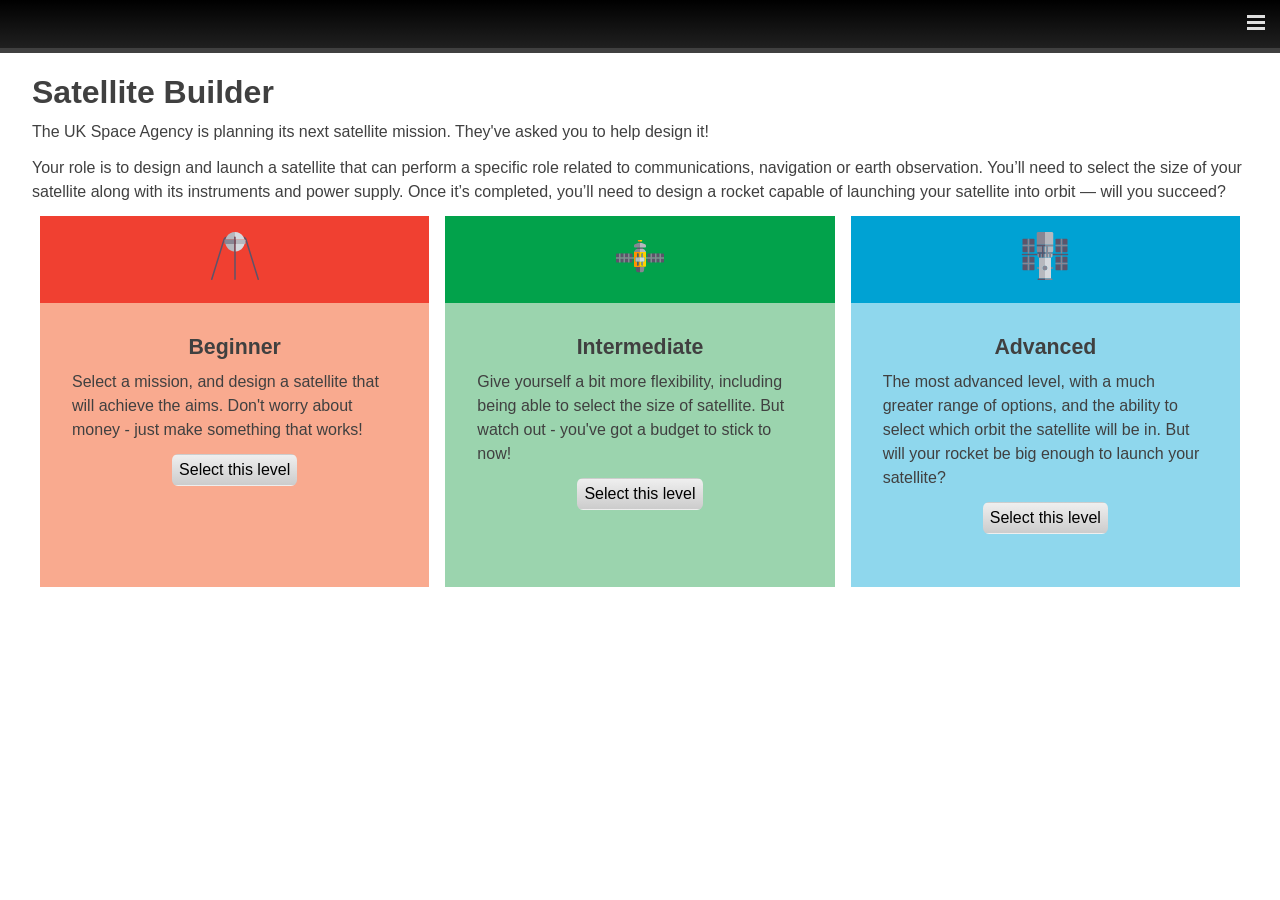
==== index.html @ b120c493 "v0.1" ====
<!DOCTYPE html>
<html>

<head>
    <meta charset="utf-8" />
    <meta name="viewport" content="width=device-width" />
    <title>Satellite Builder</title>
    <link rel="stylesheet" media="all" href="css/fonts.css" type="text/css" />
    <link rel="stylesheet" media="all" href="css/style.css" type="text/css" />
    <!--[if !IE]> -->
    <link href="tests/satellite/style-nonie.css" rel="stylesheet" type="text/css" media="screen" />
    <!-- <![endif]-->
    <script type="text/javascript" src="js/convertable.js"></script>
    <script type="text/javascript" src="js/stuquery.js"></script>
    <script type="text/javascript" src="js/rocketscientist.js"></script>
    <script type="text/javascript" src="js/rocketscientist.builder.js"></script>
</head>

<body class="front">

    <div id="application">
        <header>
            <div id="bar">
                <div class="barmenu">
                    <div class="baritem">
                        <button class="togglebtn togglemenu" title="Menu"><img src="images/cleardot.gif" class="icon menu" alt="" /></button>
                    </div>
                </div>
            </div>
            <div id="progressbar">
                <div class="progress-inner"></div>
            </div>
        </header>

        <div id="main">
            <section id="start" class="view">
                <div class="padded">
                    <div class="page levels">
                        <div class="row-top">
                            <div class="msg noscriptmsg">Oops! The interactive parts of <em>Classroom rocket scientist</em> need Javascript to be enabled. Sorry about that.</div>
                            <h1>Satellite Builder</h1>
                            <p>The UK Space Agency is planning its next satellite mission. They've asked you to help design it!</p>
                            <p>Your role is to design and launch a satellite that can perform a specific role related to communications, navigation or earth observation. You’ll need to select the size of your satellite along with its instruments and
                                power supply. Once it’s completed, you’ll need to design a rocket capable of launching your satellite into orbit — will you succeed?</p>
                            <!-- <a href="beginner">Beginner</a> / <a href="intermediate">Intermediate</a> / <a href="advanced">Advanced</a> -->
                        </div>
                        <div class="row-main">
                            <div class="holder beginner">
                                <div class="image"><img src="images/svg/level-beginner.svg" alt="Beginner" title="Beginner Level" /></div>
                                <div class="padded">
                                    <div class="level beginner">
                                        <h3>Beginner</h3>
                                        <p>Select a mission, and design a satellite that will achieve the aims. Don't worry about money - just make something that works!</p>
                                        <button onclick="window.location.href='beginner.html'" class="fancy" data-type="beginner">Select this level</button>
                                    </div>
                                </div>
                            </div>
                            <div class="holder intermediate">
                                <div class="image"><img src="images/svg/level-intermediate.svg" alt="Intermediate" title="Intermediate Level" /></div>
                                <div class="padded">
                                    <div class="level intermediate">
                                        <h3>Intermediate</h3>
                                        <p>Give yourself a bit more flexibility, including being able to select the size of satellite. But watch out - you've got a budget to stick to now!</p>
                                        <button onclick="window.location.href='intermediate.html'" class="fancy" data-type="intermediate">Select this level</button>
                                    </div>
                                </div>
                            </div>
                            <div class="holder advanced">
                                <div class="image"><img src="images/svg/level-advanced.svg" alt="Advanced" title="Advanced Level" /></div>
                                <div class="padded">
                                    <div class="level advanced">
                                        <h3>Advanced</h3>
                                        <p>The most advanced level, with a much greater range of options, and the ability to select which orbit the satellite will be in. But will your rocket be big enough to launch your satellite?</p>
                                        <button onclick="window.location.href='advanced.html'" class="fancy" data-type="advanced">Select this level</button>
                                    </div>
                                </div>
                            </div>
                        </div>
                    </div>
                </div>
            </section>
            <section id="about" class="not-at-start fullpage">
                <div class="container">
                    <div class="padded">
                        <a class="close" title="Close" href="#">&times;</a>
                        <h2>About:</h2>
                        <p>Classroom rocket scientist was developed by <a href="http://www.cardiff.ac.uk/people/view/828749-north-chris">Dr Chris North</a>, <a href="http://www.strudel.org.uk/">Dr Stuart Lowe</a>, <a href="https://lco.global/user/seroberts/">Sarah Roberts</a>                            and Brychan Govier.</p>
                        <p>It was supported by <a href="http://blogs.cardiff.ac.uk/physicsoutreach/">Cardiff University School of Physics and Astronomy</a>.</p>
                        <p>Icons by parkjisun, Housin Aziz, Creative Stall, Plainicon, Hakan Yalcin, Rflor, Megan Mitchell, Clockwise, Leadway Global LLC, <a href="http://www.flaticon.com">Flaticon</a>, <a href="http://material.io/tools/icons">Google Material Design</a>                            and OCHA Visual Information Unit.</p>
                        <p>For information or to provide feedback, please contact <a href="mailto:schools@astro.cf.ac.uk">schools@astro.cf.ac.uk</a>.</p>
                        <div class="icons">
                            <img src="images/CardiffPhysics_200px.png">
                        </div>
                    </div>
                </div>
            </section>

            <section id="guide" class="not-at-start fullpage wide">
                <div class="container">
                    <div class="padded">
                        <a class="close" title="Close" href="#">&times;</a>
                        <h2>Teacher Guide:</h2>
                        <p>The UK Space Agency is planning its next satellite mission. They've asked you to help design it!</p>
                        <p>This app challenges students to design and launch a satellite that can perform a specific role related to communication, navigation or earth observation. They’ll need to select the size of their satellite along with its instruments
                            and power supply. Once completed, they’ll be challenged to design a rocket capable of launching the satellite into orbit.</p>
                        <p>Older or more capable students may want to use Intermediate and Advanced mode. Intermediate mode challenges students to build their satellite and launcher on a strict budget. Advanced mode provides a much greater range of options
                            and challenges students to select the correct orbit for their satellite based on its purpose.</p>
                        <ul>
                            <li><strong>Keywords:</strong>&nbsp;Science, Space, Astronomy, Satellite, Rocket, Web app, Interactive, Satellite, Technology</li>
                            <li><strong>Level:</strong>&nbsp;Upper Primary - Lower High School</li>
                            <li><strong>Duration:</strong>&nbsp;30-60mins</li>
                        </ul>
                        <h3>Goals:</h3>
                        <ul>
                            <li>Understand the roles played by satellite technology and how it affects our everyday lives.</li>
                            <li>Understand the components of a satellite mission: size, instruments and orbital path, in addition to constraints such as budget, power and thrust.</li>
                        </ul>
                        <h3>Learning objectives:</h3>
                        <ul>
                            <li>Learn about three different types of satellites, with examples of their specific uses: Communications, Earth Observation or Navigation.</li>
                            <li>Build a satellite designed to fulfil a specified purpose Select all components including size, instruments, power source, orbital path, as well as a launch vehicle with adequate size and thrust.</li>
                            <li>Complete your mission within specific budget constraints.</li>
                        </ul>
                        <h3>More info:</h3>
                        <ul>
                            <li>Teacher Guide&nbsp;(<a title="Teacher Guide PDF" href="guide/en/satellite-builder-guide.pdf">PDF</a>)</li>
                            <li>Teacher Presentation&nbsp;(<span><a title="Teacher Presentation PDF" href="guide/en/satellite-builder-slides.pdf">PDF</a>;</span>
                                <span><a title="Teacher Presentation PowerPoint" href="guide/en/satellite-builder-slides.pptx">PowerPoint</a>;</span>
                                <span><a title="Teacher Presentation Keynote" href="guide/en/satellite-builder-slides.key">Keynote</a></span>)</li>
                        </ul>
                    </div>
                </div>
            </section>

            <section id="help" class="not-at-start fullpage">
                <div class="container"><div class="padded">
                    <a class="close" title="Close" href="#">&times;</a>
                    <h2>Help</h2>
                    <p>Coming soon...</p>
                </div></div>
            </section>

            <section id="units" class="not-at-start fullpage">
                <div class="container"><div class="padded">
                    <a class="close" title="Close" href="#">&times;</a>
                    <h2>Change units:</h2>
                    <form id="optionform"><ul>
                        <li><label for="changecurrency">Currency units:</label> <select name="changecurrency" id="changecurrency" data-units="currency"><option selected value="credits">Credits</option><option value="GBP">British Pounds £</option><option value="USD">US Dollars $</option><option value="EUR">Euros €</option><option value="JPY">Japanese Yen ¥</option><option value="CAD">Canadian Dollars C$</option><option value="AUD">Australian Dollars $</option><option value="CHF">Swiss Francs Fr.</option><option value="SEK">Swedish Krona kr</option><option value="CNY">Chinese Yuan ¥</option><option value="INR">Indian Rupees ₹</option><option value="RUB">Russian Ruble RUB</option><option value="DBL">Doubloons DBL</option></select></li>
                        <li><label for="changelength">Length units:</label> <select name="changelength" id="changelength" data-units="length"><option selected value="m">Metres</option><option value="ft">Feet</option><option value="cubit">Cubits</option><option value="bluewhale">Blue Whales</option><option value="yard">Yards</option></select></li>
                        <li><label for="changemass">Mass units:</label> <select name="changemass" id="changemass" data-units="mass"><option selected value="kg">Kilograms</option><option value="lb">Pounds</option><option value="elephant">Elephants</option></select></li>
                        <li><label for="changepower">Power units:</label> <select name="changepower" id="changepower" data-units="power"><option selected value="watts">watts</option><option value="horsepower">horsepower</option></select></li>
                    </ul></form>
                </div></div>
            </section>
        </div>
        <menu id="menu" class="dropdown not-at-start">
            <li class="baritem restart" data="restart"><button title="Start over"><img src="images/cleardot.gif" class="icon restart" alt="" /><span>Restart</span></button></li>
            <li class="baritem guide" data="guide"><button title="Guide"><img src="images/cleardot.gif" class="icon guide" alt="" /><span>Guide</span></button></li>
            <li class="baritem units" data="units"><button title="Change the units"><img src="images/cleardot.gif" class="icon options" alt="" /><span>Units</span></button></li>
            <li class="baritem about" data="about"><button title="About"><img src="images/cleardot.gif" class="icon info" alt="" /><span>About</span></button></li>
            <li class="baritem help" data="help"><button title="Help"><img src="images/cleardot.gif" class="icon help" alt="" /><span>Help</span></button></li>
            <li class="baritem fullscreen not-at-start" data="fullscreen"><button title="Switch between viewing fullscreen or in a standard browser window"><img alt="" class="icon fullscreen" src="images/cleardot.gif" /><span>Toggle fullscreen</span></button></li>
        </menu>
	</div>
</body>
</html>
---- css/fonts.css ----
@font-face {
    font-family: 'Earthbound';
    src: url('fonts/EarthboundCondensedBold.otf') format('opentype');
    font-weight: bold;
    font-style: normal;
}

@font-face {
    font-family: 'Earthbound';
    src: url('fonts/EarthboundCondensedBoldItalic.otf') format('opentype');
    font-weight: bold;
    font-style: italic;
}

@font-face {
    font-family: 'Earthbound';
    src: url('fonts/EarthboundRegular.otf') format('opentype');
    font-weight: normal;
    font-style: normal;
}

@font-face {
    font-family: 'Source Sans Pro';
    font-weight: 200;
    font-style: normal;
    font-stretch: normal;
    src: url('fonts/EOT/SourceSansPro-ExtraLight.eot') format('embedded-opentype'), url('fonts/WOFF2/TTF/SourceSansPro-ExtraLight.ttf.woff2') format('woff2'), url('fonts/WOFF/OTF/SourceSansPro-ExtraLight.otf.woff') format('woff'), url('fonts/OTF/SourceSansPro-ExtraLight.otf') format('opentype'), url('fonts/TTF/SourceSansPro-ExtraLight.ttf') format('truetype');
}

@font-face {
    font-family: 'Source Sans Pro';
    font-weight: 200;
    font-style: italic;
    font-stretch: normal;
    src: url('fonts/EOT/SourceSansPro-ExtraLightIt.eot') format('embedded-opentype'), url('fonts/WOFF2/TTF/SourceSansPro-ExtraLightIt.ttf.woff2') format('woff2'), url('fonts/WOFF/OTF/SourceSansPro-ExtraLightIt.otf.woff') format('woff'), url('fonts/OTF/SourceSansPro-ExtraLightIt.otf') format('opentype'), url('fonts/TTF/SourceSansPro-ExtraLightIt.ttf') format('truetype');
}

@font-face {
    font-family: 'Source Sans Pro';
    font-weight: 300;
    font-style: normal;
    font-stretch: normal;
    src: url('fonts/EOT/SourceSansPro-Light.eot') format('embedded-opentype'), url('fonts/WOFF2/TTF/SourceSansPro-Light.ttf.woff2') format('woff2'), url('fonts/WOFF/OTF/SourceSansPro-Light.otf.woff') format('woff'), url('fonts/OTF/SourceSansPro-Light.otf') format('opentype'), url('fonts/TTF/SourceSansPro-Light.ttf') format('truetype');
}

@font-face {
    font-family: 'Source Sans Pro';
    font-weight: 300;
    font-style: italic;
    font-stretch: normal;
    src: url('fonts/EOT/SourceSansPro-LightIt.eot') format('embedded-opentype'), url('fonts/WOFF2/TTF/SourceSansPro-LightIt.ttf.woff2') format('woff2'), url('fonts/WOFF/OTF/SourceSansPro-LightIt.otf.woff') format('woff'), url('fonts/OTF/SourceSansPro-LightIt.otf') format('opentype'), url('fonts/TTF/SourceSansPro-LightIt.ttf') format('truetype');
}

@font-face {
    font-family: 'Source Sans Pro';
    font-weight: 400;
    font-style: normal;
    font-stretch: normal;
    src: url('fonts/EOT/SourceSansPro-Regular.eot') format('embedded-opentype'), url('fonts/WOFF2/TTF/SourceSansPro-Regular.ttf.woff2') format('woff2'), url('fonts/WOFF/OTF/SourceSansPro-Regular.otf.woff') format('woff'), url('fonts/OTF/SourceSansPro-Regular.otf') format('opentype'), url('fonts/TTF/SourceSansPro-Regular.ttf') format('truetype');
}

@font-face {
    font-family: 'Source Sans Pro';
    font-weight: 400;
    font-style: italic;
    font-stretch: normal;
    src: url('fonts/EOT/SourceSansPro-It.eot') format('embedded-opentype'), url('fonts/WOFF2/TTF/SourceSansPro-It.ttf.woff2') format('woff2'), url('fonts/WOFF/OTF/SourceSansPro-It.otf.woff') format('woff'), url('fonts/OTF/SourceSansPro-It.otf') format('opentype'), url('fonts/TTF/SourceSansPro-It.ttf') format('truetype');
}

@font-face {
    font-family: 'Source Sans Pro';
    font-weight: 600;
    font-style: normal;
    font-stretch: normal;
    src: url('fonts/EOT/SourceSansPro-Semibold.eot') format('embedded-opentype'), url('fonts/WOFF2/TTF/SourceSansPro-Semibold.ttf.woff2') format('woff2'), url('fonts/WOFF/OTF/SourceSansPro-Semibold.otf.woff') format('woff'), url('fonts/OTF/SourceSansPro-Semibold.otf') format('opentype'), url('fonts/TTF/SourceSansPro-Semibold.ttf') format('truetype');
}

@font-face {
    font-family: 'Source Sans Pro';
    font-weight: 600;
    font-style: italic;
    font-stretch: normal;
    src: url('fonts/EOT/SourceSansPro-SemiboldIt.eot') format('embedded-opentype'), url('fonts/WOFF2/TTF/SourceSansPro-SemiboldIt.ttf.woff2') format('woff2'), url('fonts/WOFF/OTF/SourceSansPro-SemiboldIt.otf.woff') format('woff'), url('fonts/OTF/SourceSansPro-SemiboldIt.otf') format('opentype'), url('fonts/TTF/SourceSansPro-SemiboldIt.ttf') format('truetype');
}

@font-face {
    font-family: 'Source Sans Pro';
    font-weight: 700;
    font-style: normal;
    font-stretch: normal;
    src: url('fonts/EOT/SourceSansPro-Bold.eot') format('embedded-opentype'), url('fonts/WOFF2/TTF/SourceSansPro-Bold.ttf.woff2') format('woff2'), url('fonts/WOFF/OTF/SourceSansPro-Bold.otf.woff') format('woff'), url('fonts/OTF/SourceSansPro-Bold.otf') format('opentype'), url('fonts/TTF/SourceSansPro-Bold.ttf') format('truetype');
}

@font-face {
    font-family: 'Source Sans Pro';
    font-weight: 700;
    font-style: italic;
    font-stretch: normal;
    src: url('fonts/EOT/SourceSansPro-BoldIt.eot') format('embedded-opentype'), url('fonts/WOFF2/TTF/SourceSansPro-BoldIt.ttf.woff2') format('woff2'), url('fonts/WOFF/OTF/SourceSansPro-BoldIt.otf.woff') format('woff'), url('fonts/OTF/SourceSansPro-BoldIt.otf') format('opentype'), url('fonts/TTF/SourceSansPro-BoldIt.ttf') format('truetype');
}

@font-face {
    font-family: 'Source Sans Pro';
    font-weight: 900;
    font-style: normal;
    font-stretch: normal;
    src: url('fonts/EOT/SourceSansPro-Black.eot') format('embedded-opentype'), url('fonts/WOFF2/TTF/SourceSansPro-Black.ttf.woff2') format('woff2'), url('fonts/WOFF/OTF/SourceSansPro-Black.otf.woff') format('woff'), url('fonts/OTF/SourceSansPro-Black.otf') format('opentype'), url('fonts/TTF/SourceSansPro-Black.ttf') format('truetype');
}

@font-face {
    font-family: 'Source Sans Pro';
    font-weight: 900;
    font-style: italic;
    font-stretch: normal;
    src: url('fonts/EOT/SourceSansPro-BlackIt.eot') format('embedded-opentype'), url('fonts/WOFF2/TTF/SourceSansPro-BlackIt.ttf.woff2') format('woff2'), url('fonts/WOFF/OTF/SourceSansPro-BlackIt.otf.woff') format('woff'), url('fonts/OTF/SourceSansPro-BlackIt.otf') format('opentype'), url('fonts/TTF/SourceSansPro-BlackIt.ttf') format('truetype');
}
---- css/style.css ----
@charset "UTF-8";
.bg2x2 {
    background-color: #02a24b;
}

.bg2x4 {
    background-color: #f04031;
}

.bg3x3,
.bg4x4 {
    background-color: #00a2d3;
}

.bg4x8 {
    background-color: #662d8f;
}

.bg0x2 {
    background-color: #57b7aa;
}

.bg1x2 {
    background-color: #f6881f;
}

.bg1x1 {
    background-color: #ffcb06;
}

/* http://meyerweb.com/eric/tools/css/reset/
   v2.0 | 20110126
   License: none (public domain)
*/

html,
body,
div,
span,
applet,
object,
iframe,
h1,
h2,
h3,
h4,
h5,
h6,
p,
blockquote,
pre,
a,
abbr,
acronym,
address,
big,
cite,
code,
del,
dfn,
em,
img,
ins,
kbd,
q,
s,
samp,
small,
strike,
strong,
tt,
var,
b,
u,
i,
center,
dl,
dt,
dd,
ol,
ul,
li,
fieldset,
form,
label,
legend,
table,
caption,
tbody,
tfoot,
thead,
tr,
th,
td,
article,
aside,
canvas,
details,
embed,
figure,
figcaption,
footer,
header,
hgroup,
menu,
nav,
output,
ruby,
section,
summary,
time,
mark,
audio,
video {
    margin: 0;
    padding: 0;
    border: 0;
    font-size: 100%;
    font: inherit;
    vertical-align: baseline;
    -moz-box-sizing: border-box;
    -webkit-box-sizing: border-box;
    box-sizing: border-box;
}

/* HTML5 display-role reset for older browsers */

article,
aside,
details,
figcaption,
figure,
footer,
header,
hgroup,
menu,
nav,
section {
    display: block;
}

body {
    line-height: 1em;
}

ol,
ul {
    list-style: none;
}

blockquote,
q {
    quotes: none;
}

blockquote:before,
blockquote:after,
q:before,
q:after {
    content: "";
    content: none;
}

table {
    border-collapse: collapse;
    border-spacing: 0;
}

/* apply a natural box layout model to all elements */

*,
*:before,
*:after {
    -moz-box-sizing: border-box;
    -webkit-box-sizing: border-box;
    box-sizing: border-box;
}

/* End of reset */

html,
head {
    height: 100%;
}

body {
    color: #404040;
    font-family: "Helvetica Neue", "Earthbound", Helvetica, sans-serif;
    width: 100%;
    line-height: 1.5em;
    overflow-x: hidden;
    background-color: #202020;
}

body.nooverflow {
    overflow-y: hidden;
}

.scriptonly {
    display: none;
}

h1 {
    font-size: 2em;
    margin-bottom: 0.5em;
}

h2 {
    font-size: 1.5em;
    margin-bottom: 0.5em;
}

h3 {
    font-size: 1.333em;
    margin-bottom: 0.5em;
}

h1,
h2,
h3 {
    font-weight: bold;
}

p {
    margin-bottom: 0.75em;
    line-height: 1.5em;
}

strong {
    font-weight: bold;
}

a {
    text-decoration: none;
    color: #00a2d3;
    font-weight: bold;
}

a:hover,
a:focus {
    text-decoration: underline;
}

a:visited {
    color: #662d8f;
}

em {
    font-style: italic;
}

button {
    cursor: pointer;
}

#overlay {
    position: fixed;
    z-index: 10000;
    top: 0px;
    left: 0px;
    width: 100%;
    height: 100%;
    background-color: black;
    display: table;
    color: white;
}

ul.files {
    list-style-type: disc;
    margin-bottom: 1em;
}

ul.files li {
    margin-left: 2em;
}

.light {
    color: #00a2d3;
    background-color: rgba(255, 255, 255, 0.9) !important;
}

.dark {
    color: #e1f4fe;
    background-color: rgba(0, 0, 0, 0.9) !important;
}

.dark a {
    color: #bbbbbb;
}

#modalbg {
    background-color: rgba(0, 0, 0, 0.7);
    position: absolute;
}

#application {
    background: #000000;
    position: absolute;
    width: 100%;
    min-height: 100%;
}

#application.fullscreen {
    position: absolute;
    top: 0px;
    width: 100%;
    height: 100%;
    overflow-y: auto;
    overflow-x: hidden;
}

#main {
    display: block;
}

#summary,
#messages {
    display: none;
}

img.screenshot {
    max-width: 100%;
}

#progressbar {
    height: 0.3em;
    left: 0;
    width: 100%;
    position: absolute;
    background-color: #404040;
}

#progressbar .progress-inner {
    background-color: #00b9e4;
    background: url("[data-uri]");
    background: -webkit-gradient(linear, 0% 50%, 100% 50%, color-stop(0%, #7d71b4), color-stop(100%, #00b9e4));
    background: -moz-linear-gradient(left, #7d71b4, #00b9e4);
    background: -webkit-linear-gradient(left, #7d71b4, #00b9e4);
    background: linear-gradient(to right, #7d71b4, #00b9e4);
    width: 0%;
    height: 100%;
    position: absolute;
    left: 0px;
    top: 0px;
    box-shadow: 0 1px 3px rgba(0, 0, 0, 0.3);
    -webkit-transition: width 0.5s ease-in-out;
    -moz-transition: width 0.5s ease-in-out;
    -ms-transition: width 0.5s ease-in-out;
    -o-transition: width 0.5s ease-in-out;
    transition: width 0.5s ease-in-out;
}

menu,
#bar {
    color: #efefef;
}

header {
    position: fixed;
    z-index: 1000;
    left: 0px;
    top: 0px;
    width: 100%;
    right: 0px;
    background-color: #000000;
}

#bar {
    display: block;
    width: 100%;
    line-height: 1.5em;
    padding: 0em;
    background: #000000;
    background-image: -webkit-linear-gradient(top, #000000, #202020);
    background-image: -moz-linear-gradient(top, #000000, #202020);
    background-image: -ms-linear-gradient(top, #000000, #202020);
    background-image: -o-linear-gradient(top, #000000, #202020);
    background-image: linear-gradient(to bottom, #000000, #202020);
    background-repeat: repeat-x;
}

#bar,
nav {
    height: 3em;
    /*overflow: hidden;*/
}

#bar h1 {
    font-size: 1em;
    margin: auto;
}

#bar,
.dropdown {
    background-color: rgba(0, 0, 0, 0.85);
}

.dropdown {
    top: 3em;
    display: block;
    right: 0px;
    background: #222;
}

img.icon {
    width: 1.5em;
    height: 1.5em;
    float: left;
}

.rtl img.icon {
    float: right;
}

.dropdown {
    box-shadow: 0.1em 0.2em 0.25em rgba(0, 0, 0, 0.3);
    background: #202020;
    background-image: -webkit-linear-gradient(top, #202020, #000000);
    background-image: -moz-linear-gradient(top, #202020, #000000);
    background-image: -ms-linear-gradient(top, #202020, #000000);
    background-image: -o-linear-gradient(top, #202020, #000000);
    background-image: linear-gradient(to bottom, #202020, #000000);
}

nav li {
    float: left;
}

.baritem,
nav li {
    display: inline-block;
    height: 3em;
}

.baritem span {
    display: inline-block;
    line-height: 1.5em;
    margin: 0.75em;
}

.baritem span.label-right {
    position: absolute;
    top: 0px;
    right: 0px;
}

.baritem.left a {
    height: auto;
}

.baritem.left a:hover {
    background: transparent;
}

.baritem.padded,
nav li.padded {
    padding: 0.75em;
}

.baritem button {
    border: 0px;
    background: transparent;
    font-size: 1em;
    margin: 0px;
    padding: 0px;
    width: 100%;
    text-align: left;
    white-space: nowrap;
}

.baritem a img,
.baritem button img,
nav a img,
.coin-icon {
    margin: 0.75em;
}

.baritem .coin-icon,
.baritem .weight-icon,
.baritem .power-icon,
.baritem .speed-icon {
    float: left;
    margin-right: 0px;
}

.baritem button.overbudget {
    background-color: #e63322;
}

.baritem a,
.baritem button,
nav a {
    color: inherit;
    text-decoration: none;
    display: block;
    height: 3em;
}

.baritem a:hover,
.baritem a:focus,
.baritem button:hover,
.baritem button:focus {
    background-color: #404040;
    -moz-transition: all 0.2s ease-in-out;
    -o-transition: all 0.2s ease-in-out;
    -webkit-transition: all 0.2s ease-in-out;
    transition: all 0.2s ease-in-out;
}

.barmenu .baritem {
    float: right;
    position: relative;
}

.barmenu .baritem.left {
    float: left;
}

.rtl .barmenu .baritem {
    float: left;
}

.dropdown {
    position: absolute;
    z-index: 994;
    width: 350px;
    line-height: 1.5em;
    right: 0;
    top: 3em;
    padding: 0;
    box-shadow: 0.1em 0.2em 0.2em rgba(0, 0, 0, 0.3);
    border: 1px solid #404040;
    border-right: 0px;
    border-top: 0px;
}

.rtl .dropdown {
    left: 0;
    border-right: 1px solid rgba(255, 255, 255, 0.8);
    border-left: 0px;
    right: auto;
}

.dropdown .baritem,
.rtl .dropdown .baritem {
    float: none;
    display: block;
    overflow: hidden;
}

/*.dropdown .baritem a { padding: 0.75em 1em; }*/

.dropdown.fullwidth {
    width: 100%;
    left: 0px;
    border-left: 0px;
}

#menu,
#menu-cost,
#menu-power,
#menu-mass {
    z-index: 1001;
}

/* Navigation menus */

nav {
    position: absolute;
    left: 0px;
    right: 0px;
}

nav a {
    height: 2.25em;
    text-decoration: none;
    line-height: 1em;
}

nav a:hover {
    text-decoration: none;
}

nav a.disabled {
    color: #efefef;
    cursor: default;
}

nav li.prev {
    float: left;
}

nav li.next {
    float: right;
}

nav li.prev a:before {
    content: "❮";
    font-size: 2em;
    padding-right: 0.15em;
    position: relative;
    top: 0.1em;
}

nav li.next a:after {
    content: "❯";
    font-size: 2em;
    padding-left: 0.15em;
    position: relative;
    top: 0.1em;
}

#options li {
    margin-top: 1em;
}

.options li {
    margin-bottom: 1em;
}

li select,
li input,
li .toggleinput {
    float: right;
    font-size: 1em;
    font-family: Arial, sans-serif;
}

/* Sprites */

.coin-icon {
    background: url("../images/png/coin.png");
    background-size: 100% 100%;
}

.weight-icon {
    background: url("../images/png/mass.png");
    background-size: 100% 100%;
}

.power-icon {
    background: url("../images/png/power.png");
    background-size: 100% 100%;
}

.speed-icon {
    background: url("../images/png/speedometer.png");
    background-size: 100% 100%;
}

.coin-icon,
.weight-icon,
.power-icon,
.speed-icon {
    display: inline-block;
    height: 1.5em;
    width: 1.5em;
    line-height: 1.5em;
    margin: 0 0.25em -0.4em 0;
}

img.icon,
img.iconbig {
    opacity: 0.9;
    filter: alpha(opacity=90);
}

a:hover>img.icon {
    opacity: 1;
    filter: alpha(opacity=100);
}

img.icon,
.ui-icon {
    background: url("../images/icons.png") no-repeat scroll transparent;
    background-size: 6em;
}

img.menu {
    background-position: -3em 0;
}

img.cost {
    background-position: -1.5em 0;
}

img.mass {
    background-position: -1.5em -1.5em;
}

img.time {
    background-position: -1.5em -3em;
}

img.science {
    background-position: -1.5em -4.5em;
}

img.success {
    background-position: -1.5em -6em;
}

img.error {
    background-position: -1.5em -7.5em;
}

img.warning {
    background-position: -1.5em -9em;
}

img.globe {
    background-position: -3em -6em;
}

img.add {
    background-position: -4.5em -6em;
}

img.minus {
    background-position: -4.5em -7.5em;
}

img.profile {
    background-position: -1.5em -10.5em;
}

img.options {
    background-position: -3em -10.5em;
}

img.save {
    background-position: -3em -1.5em;
}

img.load {
    background-position: -3em -3em;
}

img.back {
    background-position: -3em -4.5em;
}

img.restart,
img.another {
    background-position: -4.5em -1.5em;
}

img.help {
    background-position: -4.5em -3em;
}

img.fullscreen {
    background-position: -3em -7.5em;
}

img.close {
    background-position: -4.5em -10.5em;
}

img.guide {
    background-position: -3em -12em;
}

img.info {
    background-position: 0 -12em;
}

.fullscreen img.fullscreen {
    background-position: -3em -9em;
}

.cost {
    color: #ffde00;
}

.power {
    color: #ffcb06;
}

.mass {
    color: #aaa5d1;
}

.profile {
    color: #f6dc8c;
}

.error {
    color: #ff4a4a;
}

.warning {
    color: #ffee00;
}

#goal .COMMS,
#goal .EO,
#goal .NAV {
    background-color: transparent;
}

.COMMS .padded,
.COMMS .holder-inner {
    background-color: #f9aa8f;
}

.COMMS .image {
    background-color: #f04031;
}

.EO .padded,
.EO .holder-inner {
    background-color: #9bd4ae;
}

.EO .image {
    background-color: #02a24b;
}

.NAV .padded,
.NAV .holder-inner {
    background-color: #8fd7ed;
}

.NAV .image {
    background-color: #00a2d3;
}

section {
    background: white;
    -moz-box-sizing: border-box;
    -webkit-box-sizing: border-box;
    box-sizing: border-box;
    padding: 3.3em 0em 0em 0em;
    min-height: 100vh;
    flex: 1 1 100%;
}

.msg {
    z-index: 995;
    line-height: 1.5em;
    position: relative;
    width: 100%;
    max-width: 100%;
    background-color: #dfdfdf;
    text-align: center;
}

.msg,
.msg .close {
    padding: 0.75em 0.75em;
}

.msg .close {
    position: absolute;
    top: 0px;
    right: 0px;
}

.msg .close:hover {
    cursor: pointer;
}

section:first-child {
    padding-top: 3.2em;
}

body.front section:first-child {
    padding-top: 3em;
}

.msg+section {
    padding-top: 0;
}

.padded {
    padding: 2em;
}

.paddedsmall {
    padding: 1em;
}

section.view {
    width: 100%;
    max-width: 100%;
    /*@include transition( margin-left $slide ease );*/
}

section.noview {
    display: none;
}

section.view.js {
    position: absolute;
    top: 0px;
}

section.view h2 {
    text-align: center;
}

section.view p {
    text-align: center;
}

body.front section.view p {
    text-align: left;
}

/* CSS3 Animations */

section.view.slideOutRight {
    -webkit-animation-iteration-count: 1;
    -moz-animation-iteration-count: 1;
    animation-iteration-count: 1;
    -webkit-animation-timing-function: linear;
    -moz-animation-timing-function: linear;
    animation-timing-function: linear;
    -webkit-animation-duration: 0.5s;
    -moz-animation-duration: 0.5s;
    animation-duration: 0.5s;
    -webkit-animation-delay: -0.1s;
    -moz-animation-delay: -0.1s;
    -o-animation-delay: -0.1s;
    animation-delay: -0.1s;
    -webkit-animation-fill-mode: forwards;
    -moz-animation-fill-mode: forwards;
    -o-animation-fill-mode: forwards;
    animation-fill-mode: forwards;
    -webkit-animation-name: slideOutRight;
    -moz-animation-name: slideOutRight;
    animation-name: slideOutRight;
}

@-webkit-keyframes slideOutRight {
    0% {
        margin-left: 0%;
        left: 0%;
        visibility: visible;
    }
    99.9% {
        margin-left: 100%;
        left: 0%;
        visibility: hidden;
    }
    100% {
        margin-left: 100%;
        left: -100%;
        visibility: hidden;
    }
}

@-moz-keyframes slideOutRight {
    0% {
        margin-left: 0%;
        left: 0%;
        visibility: visible;
    }
    99.9% {
        margin-left: 100%;
        left: 0%;
        visibility: hidden;
    }
    100% {
        margin-left: 100%;
        left: -100%;
        visibility: hidden;
    }
}

@-o-keyframes slideOutRight {
    0% {
        margin-left: 0%;
        left: 0%;
        visibility: visible;
    }
    99.9% {
        margin-left: 100%;
        left: 0%;
        visibility: hidden;
    }
    100% {
        margin-left: 100%;
        left: -100%;
        visibility: hidden;
    }
}

@keyframes slideOutRight {
    0% {
        margin-left: 0%;
        left: 0%;
        visibility: visible;
    }
    99.9% {
        margin-left: 100%;
        left: 0%;
        visibility: hidden;
    }
    100% {
        margin-left: 100%;
        left: -100%;
        visibility: hidden;
    }
}

section.view.slideOutLeft {
    -webkit-animation-iteration-count: 1;
    -moz-animation-iteration-count: 1;
    animation-iteration-count: 1;
    -webkit-animation-timing-function: linear;
    -moz-animation-timing-function: linear;
    animation-timing-function: linear;
    -webkit-animation-duration: 0.5s;
    -moz-animation-duration: 0.5s;
    animation-duration: 0.5s;
    -webkit-animation-delay: -0.1s;
    -moz-animation-delay: -0.1s;
    -o-animation-delay: -0.1s;
    animation-delay: -0.1s;
    -webkit-animation-fill-mode: forwards;
    -moz-animation-fill-mode: forwards;
    -o-animation-fill-mode: forwards;
    animation-fill-mode: forwards;
    -webkit-animation-name: slideOutLeft;
    -moz-animation-name: slideOutLeft;
    animation-name: slideOutLeft;
}

@-webkit-keyframes slideOutLeft {
    0% {
        margin-left: 0%;
        left: 0%;
        visibility: visible;
    }
    99.9% {
        margin-left: -100%;
        left: 0%;
    }
    100% {
        margin-left: 0%;
        left: -100%;
        visibility: hidden;
    }
}

@-moz-keyframes slideOutLeft {
    0% {
        margin-left: 0%;
        left: 0%;
        visibility: visible;
    }
    99.9% {
        margin-left: -100%;
        left: 0%;
    }
    100% {
        margin-left: 0%;
        left: -100%;
        visibility: hidden;
    }
}

@-o-keyframes slideOutLeft {
    0% {
        margin-left: 0%;
        left: 0%;
        visibility: visible;
    }
    99.9% {
        margin-left: -100%;
        left: 0%;
    }
    100% {
        margin-left: 0%;
        left: -100%;
        visibility: hidden;
    }
}

@keyframes slideOutLeft {
    0% {
        margin-left: 0%;
        left: 0%;
        visibility: visible;
    }
    99.9% {
        margin-left: -100%;
        left: 0%;
    }
    100% {
        margin-left: 0%;
        left: -100%;
        visibility: hidden;
    }
}

section.view.slideInRight {
    -webkit-animation-iteration-count: 1;
    -moz-animation-iteration-count: 1;
    animation-iteration-count: 1;
    -webkit-animation-timing-function: linear;
    -moz-animation-timing-function: linear;
    animation-timing-function: linear;
    -webkit-animation-duration: 0.5s;
    -moz-animation-duration: 0.5s;
    animation-duration: 0.5s;
    -webkit-animation-delay: -0.1s;
    -moz-animation-delay: -0.1s;
    -o-animation-delay: -0.1s;
    animation-delay: -0.1s;
    -webkit-animation-fill-mode: forwards;
    -moz-animation-fill-mode: forwards;
    -o-animation-fill-mode: forwards;
    animation-fill-mode: forwards;
    -webkit-animation-name: slideInRight;
    -moz-animation-name: slideInRight;
    animation-name: slideInRight;
}

@-webkit-keyframes slideInRight {
    0% {
        margin-left: 100%;
        left: 0%;
        visibility: visible;
    }
    100% {
        margin-left: 0%;
        left: 0%;
        visibility: visible;
    }
}

@-moz-keyframes slideInRight {
    0% {
        margin-left: 100%;
        left: 0%;
        visibility: visible;
    }
    100% {
        margin-left: 0%;
        left: 0%;
        visibility: visible;
    }
}

@-o-keyframes slideInRight {
    0% {
        margin-left: 100%;
        left: 0%;
        visibility: visible;
    }
    100% {
        margin-left: 0%;
        left: 0%;
        visibility: visible;
    }
}

@keyframes slideInRight {
    0% {
        margin-left: 100%;
        left: 0%;
        visibility: visible;
    }
    100% {
        margin-left: 0%;
        left: 0%;
        visibility: visible;
    }
}

section.view.slideInLeft {
    -webkit-animation-iteration-count: 1;
    -moz-animation-iteration-count: 1;
    animation-iteration-count: 1;
    -webkit-animation-timing-function: linear;
    -moz-animation-timing-function: linear;
    animation-timing-function: linear;
    -webkit-animation-duration: 0.5s;
    -moz-animation-duration: 0.5s;
    animation-duration: 0.5s;
    -webkit-animation-delay: -0.1s;
    -moz-animation-delay: -0.1s;
    -o-animation-delay: -0.1s;
    animation-delay: -0.1s;
    -webkit-animation-fill-mode: forwards;
    -moz-animation-fill-mode: forwards;
    -o-animation-fill-mode: forwards;
    animation-fill-mode: forwards;
    -webkit-animation-name: slideInLeft;
    -moz-animation-name: slideInLeft;
    animation-name: slideInLeft;
}

@-webkit-keyframes slideInLeft {
    0% {
        margin-left: -100%;
        left: 0%;
        visibility: visible;
    }
    100% {
        margin-left: 0%;
        left: 0%;
        visibility: visible;
    }
}

@-moz-keyframes slideInLeft {
    0% {
        margin-left: -100%;
        left: 0%;
        visibility: visible;
    }
    100% {
        margin-left: 0%;
        left: 0%;
        visibility: visible;
    }
}

@-o-keyframes slideInLeft {
    0% {
        margin-left: -100%;
        left: 0%;
        visibility: visible;
    }
    100% {
        margin-left: 0%;
        left: 0%;
        visibility: visible;
    }
}

@keyframes slideInLeft {
    0% {
        margin-left: -100%;
        left: 0%;
        visibility: visible;
    }
    100% {
        margin-left: 0%;
        left: 0%;
        visibility: visible;
    }
}

section#launch {
    background-color: #000000;
    color: #efefef;
}

section#launch p,
#launch-text {
    max-width: 640px;
    margin: auto;
    margin-bottom: 1em;
}

section#launch #fixme {
    display: none;
}

section#goal .holder,
section#type .holder {
    padding: 0 0.5em 0.5em 0.5em;
    vertical-align: top;
    height: 100%;
}

section#goal .holder .holder-inner {
    width: 100%;
    height: 100%;
}

section#type .holder {
    width: 33%;
    vertical-align: middle;
}

section#type .holder p {
    text-align: left;
}

section#start .holder {
    width: 33%;
    vertical-align: middle;
    padding: 0 0.5em 0.5em 0.5em;
}

section#start .level .image img {
    width: 3em;
}

section#start .level {
    min-height: 220px;
}

section .holder-holder {
    table-layout: fixed;
}

section#start .beginner .padded {
    background-color: #f9aa8f;
}

section#start .beginner .image {
    background-color: #f04031;
}

section#start .intermediate .padded {
    background-color: #9bd4ae;
}

section#start .intermediate .image {
    background-color: #02a24b;
}

section#start .advanced .padded {
    background-color: #8fd7ed;
}

section#start .advanced .image {
    background-color: #00a2d3;
}

section#type .image,
section#goal .image {
    line-height: 0;
}

section .image img {
    width: 3em;
    height: 3em;
    margin: 1em 0;
}

section#type .image img {
    width: 4em;
    height: 4em;
}

section#goal table p {
    text-align: left;
}

section.fullpage {
    position: fixed;
    top: 0px;
    left: 0px;
    right: 0px;
    bottom: 0px;
    z-index: 10000;
    vertical-align: middle;
}

section.fullpage h2 {
    display: block;
}

section.fullpage li {
    margin-top: 1em;
}

section .close {
    font-size: 2em;
    margin-top: -0.15em;
    float: right;
    cursor: pointer;
    text-decoration: none;
}

section.fullpage {
    padding-top: 0px;
}

section.fullpage .container {
    margin: auto;
    width: 600px;
    max-width: 90%;
}

section.fullpage.wide {
    overflow: auto;
}

section.fullpage.wide .container {
    width: auto;
}

.page {
    height: auto;
    display: block;
    width: 100%;
}

.row-top {
    display: block;
    width: 100%;
    position: relative;
    padding-bottom: 0.75em;
}

.row-top p:last-child {
    margin-bottom: 0px;
}

.row-main {
    min-height: 300px;
    display: block;
}

.col {
    float: left;
    display: inline-block;
    width: 50%;
    height: 100%;
    max-height: 100%;
    overflow-y: auto;
    position: relative;
}

.rows {
    display: table;
    width: 100%;
    max-width: 100%;
    height: 100%;
}

.requirements {
    display: table-row;
    height: 1%;
}

.requirements .padder {
    margin-bottom: 2em;
    background-color: #efefef;
}

.requirements ol {
    list-style: disc;
    margin-left: 1em;
}

.requirements li.met {
    list-style: none;
    margin-left: -1em;
}

.requirements li.met:before {
    content: "✔";
    padding-right: 0.25em;
    color: #02a24b;
}

.requirements li.notmet {
    list-style: none;
    margin-left: -1em;
}

.requirements li.notmet:before {
    content: "✘";
    padding-right: 0.2em;
    color: #f04031;
}

.display-area {
    display: table-row;
    position: relative;
}

.blueprint {
    width: 100%;
    height: 100%;
    overflow: hidden;
    display: block;
    position: relative;
    background-color: #9999ff;
}

.col-30 {
    width: 30%;
}

.col-40 {
    width: 40%;
}

.col-50 {
    width: 50%;
}

.col-60 {
    width: 60%;
}

.col-70 {
    width: 70%;
}

.satellite-holder,
.orrery-holder,
.rocket-holder {
    margin: auto;
    position: relative;
    overflow: hidden;
    width: 100%;
    max-width: 100%;
    text-align: center;
    display: table;
    height: 100%;
    max-height: 100vh;
    bottom: 0px;
}

.padd-left {
    margin-left: 2em;
    height: 100%;
}

.holder-holder {
    display: table;
    width: 100%;
    max-width: 100%;
    height: 100%;
    max-height: 100vh;
}

.rocket {
    width: 100%;
    position: relative;
    height: 100%;
}

.rocket .part {
    margin: auto;
    display: block;
}

.rocket-builder .part {
    height: 80%;
}

.rocket .nozzle:before {
    content: "";
    position: absolute;
    border-style: solid;
    border-color: transparent transparent #606060 transparent;
    border-width: 0 0.375em 0.375em 0.375em;
    top: 0%;
    left: 0%;
    height: 0;
    width: 100%;
}

#vehicle .stage:before {
    content: "";
    position: absolute;
    border-style: solid;
    border-color: transparent transparent #cccccc transparent;
    border-width: 0 0;
    top: 0%;
    left: 0%;
    height: 0;
    width: 100%;
}

#vehicle .stage:after {
    content: "";
    position: absolute;
    border-style: solid;
    border-color: #cccccc transparent transparent transparent;
    border-width: 0 0;
    bottom: 0%;
    left: 0%;
    height: 0;
    width: 100%;
}

.rocket .nozzle {
    position: relative;
    display: block;
    left: 5%;
    width: 90%;
}

.rocket-builder .nozzle {
    top: 100%;
    height: 25%;
}

.rocket .nozzle:after {
    content: "";
    position: absolute;
    display: block;
    width: 100%;
    top: 0.375em;
    height: 100%;
    left: 0%;
    background: lightgray;
    /* Old browsers */
    background: -moz-linear-gradient(left, #777777 0%, #999999 30%, #606060 100%);
    /* FF3.6-15 */
    background: -webkit-linear-gradient(left, #777777 0%, #999999 30%, #606060 100%);
    /* Chrome10-25,Safari5.1-6 */
    background: linear-gradient(to right, #777777 0%, #999999 30%, #606060 100%);
    /* W3C, IE10+, FF16+, Chrome26+, Opera12+, Safari7+ */
    filter: progid:DXImageTransform.Microsoft.gradient( startColorstr=$ie-hex-str1, endColorstr=$ie-hex-str2, GradientType=1);
    /* IE6-9 */
}

.rocket .stage-None .nozzle {
    display: none;
}

.rocket .payloadbay .part {
    margin: auto;
    display: block;
    background: none;
}

.rocket-builder .payload-holder {
    bottom: 0;
    left: 20%;
    position: absolute;
    right: 20%;
    top: 0;
    vertical-align: middle;
    display: table-cell;
}

.rocket-builder .payload-dummy {
    height: 40%;
    top: 60%;
    border: 2px dashed #000000;
    border-bottom: 0px;
    background: url("../images/png/foil_4x4.png");
    background-size: cover;
    margin: auto;
    opacity: 0.6;
    position: relative;
    text-align: center;
}

.rocket-builder .payload-dummy span {
    display: block;
    position: absolute;
    left: -100px;
    right: -100px;
    text-align: center;
}

.rocket-builder .payloadbay .part {
    top: 20%;
}

.rocket .payloadbay .part:before {
    content: "";
    border-radius: 100% 100% 0 0;
    width: inherit;
    position: absolute;
    display: block;
    height: 100%;
    top: 0%;
}

.rocket-builder .payloadbay .part:before {
    height: 80%;
    top: 20%;
}

.rocket .part,
.rocket .payloadbay .part:before {
    background: lightgray;
    /* Old browsers */
    background: -moz-linear-gradient(left, #cccccc 0%, #efefef 25%, #bbbbbb 100%);
    /* FF3.6-15 */
    background: -webkit-linear-gradient(left, #cccccc 0%, #efefef 25%, #bbbbbb 100%);
    /* Chrome10-25,Safari5.1-6 */
    background: linear-gradient(to right, #cccccc 0%, #efefef 25%, #bbbbbb 100%);
    /* W3C, IE10+, FF16+, Chrome26+, Opera12+, Safari7+ */
    filter: progid:DXImageTransform.Microsoft.gradient( startColorstr=$ie-hex-str1, endColorstr=$ie-hex-str2, GradientType=1);
    /* IE6-9 */
}

.rocket-holder .holder {
    vertical-align: bottom;
    padding: 0.75em 0;
    background-image: url("../images/png/silhouette.png");
    background-position: 5% bottom;
    background-repeat: no-repeat;
    background-size: auto 10em;
}

.rocket-holder .stage {
    margin: auto;
    width: 0px;
    position: relative;
    border-bottom: 1px solid #999999;
    opacity: 0.5;
}

.rocket-holder .part {
    height: 100%;
}

.rocket-holder .payloadbay .part {
    width: 100%;
}

.rocket-holder .nozzle {
    height: 0.75em;
    top: 100%;
}

.rocket-holder .firststage {
    z-index: 4;
}

.rocket-holder .secondstage {
    z-index: 3;
}

.rocket-holder .thirdstage {
    z-index: 2;
}

.rocket-holder .payloadbay {
    z-index: 1;
}

.rocket-holder.wobble .stage {
    animation-name: wobble;
    animation-iteration-count: infinite;
    transform-origin: 50% 50%;
    animation-duration: 2s;
    animation-timing-function: ease-in-out;
}

.rocket-holder.wobble .stage:last-child {
    transform-origin: 50% 100%;
}

.rocket-holder.wobble .stage:nth-child(2n) {
    animation-delay: -1s;
}

.rocket-holder.wobble .stage:nth-child(3n) {
    animation-delay: -0.4s;
}

body.launch .rocket-holder .holder {
    background-image: none;
}

body.launch .rocket-holder .stage {
    opacity: 1;
}

@-webkit-keyframes wobble {
    0% {
        transform: rotate(-1.75deg);
    }
    50% {
        transform: rotate(2.5deg);
    }
    100% {
        transform: rotate(-1.75deg);
    }
}

@-moz-keyframes wobble {
    0% {
        transform: rotate(-1.75deg);
    }
    50% {
        transform: rotate(2.5deg);
    }
    100% {
        transform: rotate(-1.75deg);
    }
}

@-o-keyframes wobble {
    0% {
        transform: rotate(-1.75deg);
    }
    50% {
        transform: rotate(2.5deg);
    }
    100% {
        transform: rotate(-1.75deg);
    }
}

@keyframes wobble {
    0% {
        transform: rotate(-1.75deg);
    }
    50% {
        transform: rotate(2.5deg);
    }
    100% {
        transform: rotate(-1.75deg);
    }
}

.isogrid {
    background: #e1f4fe;
    background-image: -webkit-linear-gradient(0deg, transparent 48%, white 49%, white 51%, transparent 52%, transparent), -webkit-linear-gradient(-90deg, transparent 48%, white 49%, white 51%, transparent 52%, transparent);
    background-image: linear-gradient(0deg, transparent 48%, white 49%, white 51%, transparent 52%, transparent), linear-gradient(-90deg, transparent 48%, white 49%, white 51%, transparent 52%, transparent);
    background-size: 3em 3em;
    background-position: center center;
}

.isogrid.threeD {
    background-image: -webkit-linear-gradient(60deg, transparent 49%, white 49.4%, white 50.6%, transparent 51%, transparent), -webkit-linear-gradient(-60deg, transparent 49%, white 49.4%, white 50.6%, transparent 51%, transparent);
    background-image: linear-gradient(30deg, transparent 49%, white 49.4%, white 50.6%, transparent 51%, transparent), linear-gradient(-30deg, transparent 49%, white 49.4%, white 50.6%, transparent 51%, transparent);
    background-size: 5.2896em 3.0294981818em;
    background-position: 0 0, 0 0;
}

section {
    display: flex;
}

section .padded {
    width: 100%;
}

.table {
    height: 100%;
    width: 100%;
    max-width: 100%;
    display: table;
    display: flex;
    flex-direction: column;
}

.table-row-top {
    position: relative;
}

.table-row-top>.padder {
    padding-bottom: 0px;
}

.table-row-top.padded {
    margin-bottom: 0px;
}

.table-row {
    display: block;
    display: flex;
    position: relative;
    -webkit-flex: 1 100%;
    -webkit-box: 1 100%;
    -moz-box: 1 100%;
    -ms-flex: 1 100%;
    flex: 1 100%;
}

.table-row>.padder {
    position: absolute;
    bottom: 0px;
    left: 0px;
    top: 0px;
    right: 0px;
}

.table-left,
.table-right {
    vertical-align: top;
    position: relative;
    height: 100%;
}

.table-left {
    width: 60%;
}

.table-right {
    width: 40%;
}

button.fancy {
    padding: 0.375em;
    background-color: #efefef;
    -webkit-border-radius: 0.375em;
    -moz-border-radius: 0.375em;
    -ms-border-radius: 0.375em;
    border-radius: 0.375em;
    background: #efefef;
    background-image: -webkit-linear-gradient(top, #efefef, #cccccc);
    background-image: -moz-linear-gradient(top, #efefef, #cccccc);
    background-image: -ms-linear-gradient(top, #efefef, #cccccc);
    background-image: -o-linear-gradient(top, #efefef, #cccccc);
    background-image: linear-gradient(to bottom, #efefef, #cccccc);
    border: 1px solid transparent;
    font-weight: 400;
    font-size: 1em;
}

button.fancy:disabled {
    background: #cccccc;
}

button.fancy:hover,
button.fancy:focus {
    background: #cccccc;
    background-image: -webkit-linear-gradient(top, #cccccc, #efefef);
    background-image: -moz-linear-gradient(top, #cccccc, #efefef);
    background-image: -ms-linear-gradient(top, #cccccc, #efefef);
    background-image: -o-linear-gradient(top, #cccccc, #efefef);
    background-image: linear-gradient(to bottom, #cccccc, #efefef);
    box-shadow: 0 0 5px #00a2d3;
}

button.selected {
    background: #606060;
    background-image: -webkit-linear-gradient(top, #606060, #808080);
    background-image: -moz-linear-gradient(top, #606060, #808080);
    background-image: -ms-linear-gradient(top, #606060, #808080);
    background-image: -o-linear-gradient(top, #606060, #808080);
    background-image: linear-gradient(to bottom, #606060, #808080);
    color: white;
}

button.selected:hover,
button.selected:focus {
    background: #606060;
    background-image: -webkit-linear-gradient(top, #606060, #808080);
    background-image: -moz-linear-gradient(top, #606060, #808080);
    background-image: -ms-linear-gradient(top, #606060, #808080);
    background-image: -o-linear-gradient(top, #606060, #808080);
    background-image: linear-gradient(to bottom, #606060, #808080);
    color: white;
}

.controls {
    position: absolute;
    padding: 0.75em;
    top: 0px;
    font-size: 16px;
    z-index: 999;
}

.zoomcontrol {
    left: 0px;
}

.zoomcontrol button {
    line-height: 1em;
}

.batterycontrol,
.deltavcontrol {
    right: 0px;
}

.meter {
    position: relative;
    height: 2em;
    line-height: 2em;
    border: 1px solid black;
}

.meter .level {
    position: relative;
    display: block;
    width: 0%;
    height: 100%;
    padding: 0px;
    background-color: #00a2d3;
    -webkit-transition: all 0.5s linear;
    -moz-transition: all 0.5s linear;
    -ms-transition: all 0.5s linear;
    -o-transition: all 0.5s linear;
    transition: all 0.5s linear;
}

.meter .value {
    position: absolute;
    left: 0px;
    top: 0px;
    right: 0px;
    bottom: 0px;
    width: 100%;
    height: 100%;
    margin: auto;
    font-size: 1em;
    text-shadow: 0px 0px 2px black;
    color: white;
    text-align: center;
}

#power_indicator {
    margin-right: 0.35em;
    padding: 0.2em;
    width: 4.5em;
    border: 0px;
    background: #bbbbbb;
}

#power_indicator:after {
    content: "";
    display: block;
    position: absolute;
    height: 60%;
    top: 20%;
    right: 0px;
    width: 0.4em;
    background: #bbbbbb;
    border: 2px solid black;
    border: 0px;
    border-left: 0px;
    margin-right: -0.4em;
    border-radius: 0 0.2em 0.2em 0;
}

#power_indicator {
    border-radius: 0.2em;
}

#power_indicator .level {
    background-color: #ffcb06;
}

#power_indicator .value {
    color: black;
    text-shadow: none;
}

.deltavcontrol {
    width: 40%;
}

#deltav_indicator {
    position: absolute;
    margin-right: 0.35em;
    padding: 0.2em;
    width: 80%;
    border: 0px;
    background: #cccccc;
    right: 2.5em;
}

#deltav_indicator {
    border-radius: 0.2em;
}

#deltav_indicator .value {
    color: white;
    text-shadow: none;
}

#deltav_indicator_light {
    position: absolute;
    border-radius: 100%;
    border: 0.2em solid #cccccc;
    height: 2em;
    width: 2em;
    right: 0.5em;
    background: #dbdbdb;
    /* Old browsers */
    background: -moz-radial-gradient(center, ellipse cover, #dbdbdb 0%, #898989 64%, #565656 76%, #002400 100%);
    /* FF3.6-15 */
    background: -webkit-radial-gradient(center, ellipse cover, #dbdbdb 0%, #898989 64%, #565656 76%, #002400 100%);
    /* Chrome10-25,Safari5.1-6 */
    background: radial-gradient(ellipse at center, #dbdbdb 0%, #898989 64%, #565656 76%, #002400 100%);
    /* W3C, IE10+, FF16+, Chrome26+, Opera12+, Safari7+ */
    filter: progid:DXImageTransform.Microsoft.gradient( startColorstr="#dbdbdb", endColorstr="#002400", GradientType=1);
    /* IE6-9 fallback on horizontal gradient */
}

#deltav_indicator_light.on {
    background: #b4ddb4;
    /* Old browsers */
    background: -moz-radial-gradient(center, ellipse cover, #b4ddb4 0%, #008a00 64%, #005700 76%, #002400 100%);
    /* FF3.6-15 */
    background: -webkit-radial-gradient(center, ellipse cover, #b4ddb4 0%, #008a00 64%, #005700 76%, #002400 100%);
    /* Chrome10-25,Safari5.1-6 */
    background: radial-gradient(ellipse at center, #b4ddb4 0%, #008a00 64%, #005700 76%, #002400 100%);
    /* W3C, IE10+, FF16+, Chrome26+, Opera12+, Safari7+ */
    filter: progid:DXImageTransform.Microsoft.gradient( startColorstr="#b4ddb4", endColorstr="#002400", GradientType=1);
    /* IE6-9 fallback on horizontal gradient */
}

#deltav_indicator_light:before {
    content: "✕";
    font-size: 1em;
    color: white;
}

#deltav_indicator_light.on:before {
    content: "✓";
}

table.data,
table.data td {
    border: 0px;
    padding: 0.1875em;
}

table.data {
    margin: auto;
    margin-bottom: 0.75em;
}

table.data td:first-child {
    text-align: right;
    padding-right: 0.375em;
}

table.data td:last-child {
    text-align: left;
}

.list {
    position: absolute;
    top: 0px;
    left: 0px;
    right: 0px;
    bottom: 0px;
    min-height: 250px;
    overflow-y: auto;
    margin-left: 2em;
}

.list li {
    display: table;
    width: 100%;
    margin-bottom: 0.75em;
}

.list li:last-child {
    border-bottom: 0px;
    margin-bottom: 0;
}

.list li .list-bar,
.list li .list-left,
.list li .list-right {
    display: table-cell;
    width: auto;
    vertical-align: top;
}

.list li .list-bar {
    width: 3.255em;
    vertical-align: top;
}

.list li .list-bar,
.list li .overlay {
    -webkit-border-radius: 0.375em 0 0 0.375em;
    -moz-border-radius: 0.375em 0 0 0.375em;
    -ms-border-radius: 0.375em 0 0 0.375em;
    border-radius: 0.375em 0 0 0.375em;
}

.list-bar button {
    font-size: 1.2em;
    font-weight: 700;
    line-height: 0.9em;
    width: 2em;
}

.list li .list-bar button:disabled {
    display: none;
}

.list li .list-bar button {
    margin: 0.375em 0.375em 0 0.375em;
}

.list li .list-bar button:first-child {
    margin: 0.375em 0.375em 0 0.375em;
}

.list li .list-bar .value {
    color: white;
    text-align: center;
}

.list li .list-left {
    width: 6em;
    padding: 1em;
    padding-right: 0;
    background-color: #efefef;
}

.list li .list-right {
    padding: 1em;
    background-color: #efefef;
}

.slot0x2 .eg {
    margin-top: 0.6em;
    position: relative;
}

.slot1x2 .eg {
    margin-top: 0.375em;
    position: relative;
}

.slot1x1 .eg {
    margin-top: 0.375em;
    position: relative;
}

.eg {
    width: 100%;
    height: 100%;
}

.eg-bg .face {
    display: none;
}

.eg-bg .aerial {
    margin-top: 0.75em;
}

.eg-bg .aerial2 {
    display: none;
}

.eg-bg.threeD .aerial1 {
    transform: none;
    margin-top: 0;
}

.package_slot {
    text-align: right;
    width: 6em;
}

.package_slot .slot4x8 .hemisphere {
    top: -100%;
    left: 0px;
}

.package_slot .slot2x4 .hemisphere {
    top: -100%;
    left: 0px;
}

.package_slot .slot1x2 .hemisphere {
    top: -50%;
    left: 0px;
}

.package_slot .aerial1 {
    bottom: auto;
}

.package_slot .slot4x8 .hemisphere .inner::after,
.package_slot .hemisphere .inner::after {
    height: 0.1125em;
}

.package_slot div {
    float: right;
}

.package_power,
.package_mass,
.package_cost {
    display: inline-block;
}

.bg-orbit {
    background-color: #999999;
}

.slot-unavailable button {
    display: none !important;
}

.orbit-LEO .bg-orbit,
.list li.selected.orbit-LEO .list-right {
    background-color: #7d71b4;
}

.orbit-MEO .bg-orbit,
.list li.selected.orbit-MEO .list-right {
    background-color: #67c18d;
}

.orbit-HEO .bg-orbit,
.list li.selected.orbit-HEO .list-right {
    background-color: #f04031;
}

.orbit-GEO .bg-orbit,
.list li.selected.orbit-GEO .list-right {
    background-color: #00b9e4;
}

.list li.selected .list-left,
.list li.selected .list-right {
    background-color: #606060;
    color: white;
}

#orbit_list li.selected .list-bar {
    width: 0.375em;
}

#orbit_list li.selected .list-bar button.add {
    display: none;
}

.list li.slot-unavailable {
    position: relative;
    opacity: 0.3;
}

.list li.slot-unavailable .overlay {
    background-color: #efefef;
    opacity: 0.8;
    width: 100%;
    height: 100%;
    position: absolute;
    left: 0px;
    top: 0px;
    z-index: 998;
}

.holder {
    display: table-cell;
    vertical-align: middle;
    text-align: center;
}

.requirements .padder {
    background-color: #efefef;
    padding: 0.75em;
}

#bus .satellite:hover {
    cursor: pointer;
}

.satellite {
    font-size: 1em;
    padding: 3em;
    position: relative;
    text-align: left;
    margin: auto;
}

/* Change box model for satellite */

.satellite {
    -webkit-box-sizing: content-box;
    -moz-box-sizing: content-box;
    box-sizing: content-box;
    -webkit-transition: all 0.3s ease;
    -moz-transition: all 0.3s ease;
    -ms-transition: all 0.3s ease;
    -o-transition: all 0.3s ease;
    transition: all 0.3s ease;
}

.satellite-l {
    width: 6em;
    padding: 1.5em;
}

.satellite-m {
    width: 3em;
    padding: 2.25em;
}

.satellite-s {
    width: 3em;
    padding: 2.25em;
}

.satellite-c {
    width: 1.5em;
    padding: 3em;
}

.row,
.solar-panels {
    display: block;
    position: relative;
    height: 1.5em;
}

.rowbig {
    height: 3em;
}

.row:nth-child(1) {
    z-index: 60;
}

.row .slot:nth-child(1) {
    z-index: 59;
}

.row .slot:nth-child(2) {
    z-index: 58;
}

.row .slot:nth-child(3) {
    z-index: 57;
}

.row .slot:nth-child(4) {
    z-index: 56;
}

.row:nth-child(2) {
    z-index: 50;
}

.row:nth-child(3) {
    z-index: 40;
}

.row:nth-child(4) {
    z-index: 30;
}

.row:nth-child(5) {
    z-index: 20;
}

.row:nth-child(6) {
    z-index: 10;
}

.row:nth-child(7) {
    z-index: 1;
}

.satellite-c .row {
    height: 0.75em;
}

.satellite-c .rowflat {
    height: 0.075em;
}

.slot {
    position: relative;
    display: inline-block;
    width: 1.5em;
    height: 1.5em;
}

.slot1 {
    left: 0;
    position: absolute;
}

.slot2 {
    left: 1.5em;
    position: absolute;
}

.slot3 {
    left: 3em;
    position: absolute;
}

.slot4 {
    left: 4.5em;
    position: absolute;
}

.satellite-c .slot2 {
    left: 0.75em;
}

.slot2x2 {
    width: 1.5em;
    height: 1.5em;
}

.slot2x4 {
    width: 3em;
    height: 1.5em;
}

.slot2x4 .face.left,
.slot2x4 .face.right {
    width: 50%;
}

.slot4x2 {
    height: 3em;
}

.slot4x2 .face.top {
    height: 50%;
}

.slot3x3 {
    height: 3em;
    width: 3em;
}

.slot4x4 {
    height: 3em;
    width: 3em;
}

.slot4x8 {
    width: 6em;
    height: 3em;
}

.slot4x8 .face.left,
.slot4x8 .face.right {
    width: 25%;
}

.slot0x2 {
    height: 0.15em;
    width: 1.5em;
}

.slot1x1 {
    width: 0.75em;
    height: 0.75em;
}

.slot1x2 {
    width: 1.5em;
    height: 0.75em;
}

.slot1x2 .face.left,
.slot1x2 .face.right {
    width: 50%;
}

.slot2x4.down {
    height: 3em;
    width: 1.5em;
    float: left;
}

.slot2x4.down .face.left,
.slot2x4.up .face.left,
.slot2x4.down .face.right,
.slot2x4.up .face.right {
    width: 100%;
}

.slot2x4.down .face.top,
.slot2x4.up .face.top {
    height: 50%;
}

.slot2x4.up {
    height: 3em;
    width: 1.5em;
    margin-top: -1.5em;
}

.slot2x4 .face.top {
    background: #f68d69;
}

.slot2x4 .face.left,
.slot2x4 .face.right {
    background: #f05948;
}

.slot2x4 .face.front,
.slot2x4 .face.back,
.slot2x4 .eg {
    background: #f04031;
}

.slot2x2 .face.top {
    background: #67c18d;
}

.slot2x2 .face.left,
.slot2x2 .face.right {
    background: #0ab26b;
}

.slot2x2 .face.front,
.slot2x2 .face.back,
.slot2x2 .eg {
    background: #02a24b;
}

.slot4x8 .face.top {
    background: #7d71b4;
}

.slot4x8 .face.left,
.slot4x8 .face.right {
    background: #7c52a1;
}

.slot4x8 .face.front,
.slot4x8 .face.back,
.slot4x8 .eg {
    background: #662d8f;
}

.slot0x2 .face.top {
    background: #a8dbd5;
}

.slot0x2 .face.left,
.slot0x2 .face.right {
    background: #89d0c8;
}

.slot0x2 .face.front,
.slot0x2 .face.back,
.slot0x2 .eg {
    background: #57b7aa;
}

.slot1x1 .face.top {
    background: #fff200;
}

.slot1x1 .face.left,
.slot1x1 .face.right {
    background: #ffde00;
}

.slot1x1 .face.front,
.slot1x1 .face.back,
.slot1x1 .eg {
    background: #ffcb06;
}

.slot1x2 .face.top {
    background: #fbb675;
}

.slot1x2 .face.left,
.slot1x2 .face.right {
    background: #f9a04a;
}

.slot1x2 .face.front,
.slot1x2 .face.back,
.slot1x2 .eg {
    background: #f6881f;
}

.blackandwhite .slot .face.front,
.blackandwhite .slot .face.back {
    background: #777777;
}

.blackandwhite .slot .face.left,
.blackandwhite .slot .face.right {
    background: #999999;
}

.blackandwhite .slot .face.top {
    background: #bbbbbb;
}

.antenna .face.front {
    background: #000000;
}

.antenna .face.left {
    background: #202020;
}

.antenna .face.top {
    background: #404040;
}

.slot .faces {
    position: absolute;
    right: 0px;
    width: 100%;
    height: 100%;
    bottom: 0px;
    text-align: center;
}

.face {
    position: absolute;
    width: 100%;
    height: 100%;
    left: 0px;
    top: 0px;
    -webkit-box-sizing: border-box;
    -moz-box-sizing: border-box;
    box-sizing: border-box;
    border: 1px solid rgba(255, 255, 255, 0.3);
    -webkit-transform-origin: 0 0;
    -moz-transform-origin: 0 0;
    -ms-transform-origin: 0 0;
    -o-transform-origin: 0 0;
    transform-origin: 0 0;
    z-index: 2;
}

.face img {
    width: 100%;
    height: 100%;
}

.photo .face.front,
.photo .face.top,
.photo .face.left,
.photo .face.right,
.photo .face.back {
    background-image: url("../images/foil.jpg");
    background-size: 100% 100%;
    background-repeat: none;
    border: 0px;
}

.video .face.front,
.video .face.top,
.video .face.left,
.video .face.right,
.video .face.back {
    background-image: url("../images/foil.jpg");
    background-size: 100% 100%;
    background-repeat: none;
    border: 0px;
}

.texture.slot2x4.down .face.front {
    overflow: hidden;
}

.texture.slot2x4.down .face.front:before,
.texture.slot2x4.up .face.front:before {
    content: "";
    position: absolute;
    width: 200%;
    height: 50%;
    z-index: -1;
    top: 100%;
    left: 0%;
    background-size: 100%;
    transform-origin: 0 0 0;
}

.texture.slot2x4.down .face.front:before,
.texture.slot2x4.up .face.front:before {
    -webkit-transform: rotate(-90deg);
    -moz-transform: rotate(-90deg);
    -ms-transform: rotate(-90deg);
    -o-transform: rotate(-90deg);
    transform: rotate(-90deg);
}

.texture.slot2x4.down .face.left,
.texture.slot2x4.up .face.right,
.texture.slot2x4.upwards .face.top {
    background: url("../images/png/foil_4x4.png");
    background-size: 100% 100%;
}

.texture.slot2x4.down .face.top,
.texture.slot2x4.up .face.top,
.texture.slot2x2 .face.top {
    background: url("../images/png/foil_4x2.png");
    background-size: 100% 100%;
}

.texture.slot2x2 .face.right,
.texture.slot2x2 .face.back {
    background: url("../images/png/foil_2x2.png");
    background-size: 100% 100%;
}

.texture.slot2x2 .face.left,
.texture.slot2x4.upwards .face.left,
.texture.slot2x4.upwards .face.right,
.texture.slot2x4.downwards .face.left,
.texture.slot2x4.downwards .face.right,
.texture.slot2x4.down .face.back,
.texture.slot2x4.up .face.back,
.texture.slot2x4 .face.back {
    background: url("../images/png/foil_2x4.png");
    background-size: 100% 100%;
}

.threeD .satellite {
    -webkit-transform-style: preserve-3d;
    transform-style: preserve-3d;
    -webkit-transform-origin: 50% 0% 0;
    -moz-transform-origin: 50% 0% 0;
    -ms-transform-origin: 50% 0% 0;
    -o-transform-origin: 50% 0% 0;
    transform-origin: 50% 0% 0;
    -webkit-transform: translateY(-1.5em) translateX(-0.375em) scale(1.24) rotateX(-35.264deg) rotateY(45deg);
    -moz-transform: translateY(-1.5em) translateX(-0.375em) scale(1.24) rotateX(-35.264deg) rotateY(45deg);
    -ms-transform: translateY(-1.5em) translateX(-0.375em) scale(1.24) rotateX(-35.264deg) rotateY(45deg);
    -o-transform: translateY(-1.5em) translateX(-0.375em) scale(1.24) rotateX(-35.264deg) rotateY(45deg);
    transform: translateY(-1.5em) translateX(-0.375em) scale(1.24) rotateX(-35.264deg) rotateY(45deg);
}

.threeD .satellite.satellite-c {
    -webkit-transform: translateY(-1.5em) scale(1.24) rotateX(-35.264deg) rotateY(45deg);
    -moz-transform: translateY(-1.5em) scale(1.24) rotateX(-35.264deg) rotateY(45deg);
    -ms-transform: translateY(-1.5em) scale(1.24) rotateX(-35.264deg) rotateY(45deg);
    -o-transform: translateY(-1.5em) scale(1.24) rotateX(-35.264deg) rotateY(45deg);
    transform: translateY(-1.5em) scale(1.24) rotateX(-35.264deg) rotateY(45deg);
}

.threeD .satellite.spin,
.threeD .satellite.spin .hemisphere,
.threeD .satellite.spin .face,
.threeD .satellite.spin .solar-panels {
    -webkit-animation-duration: 36s;
    -moz-animation-duration: 36s;
    animation-duration: 36s;
    -webkit-animation-iteration-count: infinite;
    -moz-animation-iteration-count: infinite;
    animation-iteration-count: infinite;
    -webkit-animation-timing-function: linear;
    -moz-animation-timing-function: linear;
    animation-timing-function: linear;
}

.threeD .satellite.spin,
.threeD .satellite.spin .hemisphere.north,
.threeD .satellite.spin .hemisphere.south {
    -webkit-animation-name: spin;
    -moz-animation-name: spin;
    animation-name: spin;
}

.threeD .satellite-c.spin {
    -webkit-animation-name: spin-c;
    -moz-animation-name: spin-c;
    animation-name: spin-c;
}

.threeD .satellite:hover .row {
    animation-name: none;
}

.threeD .satellite.spin .face.front {
    -webkit-animation-delay: -13.5s;
    -moz-animation-delay: -13.5s;
    -o-animation-delay: -13.5s;
    animation-delay: -13.5s;
    -webkit-animation-name: spin-show;
    -moz-animation-name: spin-show;
    animation-name: spin-show;
}

.threeD .satellite.spin .face.top {
    z-index: 3;
}

.threeD .satellite.spin .face.left {
    -webkit-animation-delay: -4.5s;
    -moz-animation-delay: -4.5s;
    -o-animation-delay: -4.5s;
    animation-delay: -4.5s;
    -webkit-animation-name: spin-show;
    -moz-animation-name: spin-show;
    animation-name: spin-show;
}

.threeD .satellite.spin .face.back {
    -webkit-animation-delay: 4.5s;
    -moz-animation-delay: 4.5s;
    -o-animation-delay: 4.5s;
    animation-delay: 4.5s;
    -webkit-animation-name: spin-show;
    -moz-animation-name: spin-show;
    animation-name: spin-show;
}

.threeD .satellite.spin .face.right {
    -webkit-animation-delay: -22.5s;
    -moz-animation-delay: -22.5s;
    -o-animation-delay: -22.5s;
    animation-delay: -22.5s;
    -webkit-animation-name: spin-show;
    -moz-animation-name: spin-show;
    animation-name: spin-show;
}

.threeD .satellite.spin .solar-panels:nth-child(1) {
    -webkit-animation-delay: -4.5s;
    -moz-animation-delay: -4.5s;
    -o-animation-delay: -4.5s;
    animation-delay: -4.5s;
    -webkit-animation-name: tofront;
    -moz-animation-name: tofront;
    animation-name: tofront;
}

.threeD .satellite.spin .solar-panels:nth-child(2),
.threeD .satellite.spin .slot.up .face {
    -webkit-animation-delay: -4.5s;
    -moz-animation-delay: -4.5s;
    -o-animation-delay: -4.5s;
    animation-delay: -4.5s;
    -webkit-animation-name: toback;
    -moz-animation-name: toback;
    animation-name: toback;
}

.threeD .satellite.spin .slot.down .hemisphere {
    -webkit-animation-delay: -4.5s;
    -moz-animation-delay: -4.5s;
    -o-animation-delay: -4.5s;
    animation-delay: -4.5s;
    -webkit-animation-name: tofront2;
    -moz-animation-name: tofront2;
    animation-name: tofront2;
}

.threeD .satellite.spin .slot.up .hemisphere {
    -webkit-animation-delay: -4.5s;
    -moz-animation-delay: -4.5s;
    -o-animation-delay: -4.5s;
    animation-delay: -4.5s;
    -webkit-animation-name: toback2;
    -moz-animation-name: toback2;
    animation-name: toback2;
}

@-webkit-keyframes spin {
    100% {
        -webkit-transform: translateY(-1.5em) translateX(-0.375em) scale(1.24) rotateX(-35.264deg) rotateY(405deg);
    }
}

@-moz-keyframes spin {
    100% {
        -moz-transform: translateY(-1.5em) translateX(-0.375em) scale(1.24) rotateX(-35.264deg) rotateY(405deg);
    }
}

@-o-keyframes spin {
    100% {
        -o-transform: translateY(-1.5em) translateX(-0.375em) scale(1.24) rotateX(-35.264deg) rotateY(405deg);
    }
}

@keyframes spin {
    100% {
        transform: translateY(-1.5em) translateX(-0.375em) scale(1.24) rotateX(-35.264deg) rotateY(405deg);
    }
}

@-webkit-keyframes spin-c {
    100% {
        -webkit-transform: translateY(-1.5em) scale(1.24) rotateX(-35.264deg) rotateY(405deg);
    }
}

@-moz-keyframes spin-c {
    100% {
        -moz-transform: translateY(-1.5em) scale(1.24) rotateX(-35.264deg) rotateY(405deg);
    }
}

@-o-keyframes spin-c {
    100% {
        -o-transform: translateY(-1.5em) scale(1.24) rotateX(-35.264deg) rotateY(405deg);
    }
}

@keyframes spin-c {
    100% {
        transform: translateY(-1.5em) scale(1.24) rotateX(-35.264deg) rotateY(405deg);
    }
}

@-webkit-keyframes tofront {
    0% {
        z-index: 300;
    }
    49.8% {
        z-index: 300;
    }
    50% {
        z-index: 2;
    }
    99.9% {
        z-index: 2;
    }
}

@-moz-keyframes tofront {
    0% {
        z-index: 299;
    }
    49.8% {
        z-index: 299;
    }
    50% {
        z-index: 2;
    }
    99.9% {
        z-index: 2;
    }
}

@-o-keyframes tofront {
    0% {
        z-index: 299;
    }
    49.8% {
        z-index: 299;
    }
    50% {
        z-index: 2;
    }
    99.9% {
        z-index: 2;
    }
}

@keyframes tofront {
    0% {
        z-index: 299;
    }
    49.8% {
        z-index: 299;
    }
    50% {
        z-index: 2;
    }
    99.9% {
        z-index: 2;
    }
}

@-webkit-keyframes toback2 {
    0% {
        z-index: 2;
    }
    49.8% {
        z-index: 2;
    }
    50% {
        z-index: 299;
    }
    99.9% {
        z-index: 299;
    }
}

@-moz-keyframes toback2 {
    0% {
        z-index: 2;
    }
    49.8% {
        z-index: 2;
    }
    50% {
        z-index: 299;
    }
    99.9% {
        z-index: 299;
    }
}

@-o-keyframes toback2 {
    0% {
        z-index: 2;
    }
    49.8% {
        z-index: 2;
    }
    50% {
        z-index: 299;
    }
    99.9% {
        z-index: 299;
    }
}

@keyframes toback2 {
    0% {
        z-index: 2;
    }
    49.8% {
        z-index: 2;
    }
    50% {
        z-index: 299;
    }
    99.9% {
        z-index: 299;
    }
}

@-webkit-keyframes tofront2 {
    0% {
        z-index: 300;
    }
    49.8% {
        z-index: 300;
    }
    50% {
        z-index: 1;
    }
    99.9% {
        z-index: 1;
    }
}

@-moz-keyframes tofront2 {
    0% {
        z-index: 300;
    }
    49.8% {
        z-index: 300;
    }
    50% {
        z-index: 1;
    }
    99.9% {
        z-index: 1;
    }
}

@-o-keyframes tofront2 {
    0% {
        z-index: 300;
    }
    49.8% {
        z-index: 300;
    }
    50% {
        z-index: 1;
    }
    99.9% {
        z-index: 1;
    }
}

@keyframes tofront2 {
    0% {
        z-index: 300;
    }
    49.8% {
        z-index: 300;
    }
    50% {
        z-index: 1;
    }
    99.9% {
        z-index: 1;
    }
}

@-webkit-keyframes toback {
    0% {
        z-index: 1;
    }
    49.8% {
        z-index: 1;
    }
    50% {
        z-index: 300;
    }
    99.9% {
        z-index: 300;
    }
}

@-moz-keyframes toback {
    0% {
        z-index: 1;
    }
    49.8% {
        z-index: 1;
    }
    50% {
        z-index: 300;
    }
    99.9% {
        z-index: 300;
    }
}

@-o-keyframes toback {
    0% {
        z-index: 1;
    }
    49.8% {
        z-index: 1;
    }
    50% {
        z-index: 300;
    }
    99.9% {
        z-index: 300;
    }
}

@keyframes toback {
    0% {
        z-index: 1;
    }
    49.8% {
        z-index: 1;
    }
    50% {
        z-index: 300;
    }
    99.9% {
        z-index: 300;
    }
}

@-webkit-keyframes spin-show {
    0% {
        opacity: 1;
    }
    49.9% {
        opacity: 1;
    }
    50% {
        opacity: 0;
    }
    99.9% {
        opacity: 0;
    }
}

@-moz-keyframes spin-show {
    0% {
        opacity: 1;
    }
    49.9% {
        opacity: 1;
    }
    50% {
        opacity: 0;
    }
    99.9% {
        opacity: 0;
    }
}

@-o-keyframes spin-show {
    0% {
        opacity: 1;
    }
    49.9% {
        opacity: 1;
    }
    50% {
        opacity: 0;
    }
    99.9% {
        opacity: 0;
    }
}

@keyframes spin-show {
    0% {
        opacity: 1;
    }
    49.9% {
        opacity: 1;
    }
    50% {
        opacity: 0;
    }
    99.9% {
        opacity: 0;
    }
}

.threeD .slot,
.threeD .slot .faces {
    -webkit-transform-style: preserve-3d;
    transform-style: preserve-3d;
    -webkit-transform-origin: 100% 100%;
    -moz-transform-origin: 100% 100%;
    -ms-transform-origin: 100% 100%;
    -o-transform-origin: 100% 100%;
    transform-origin: 100% 100%;
}

.threeD .slot0x2 {
    -webkit-transform: translateZ(0.75em);
    -moz-transform: translateZ(0.75em);
    -ms-transform: translateZ(0.75em);
    -o-transform: translateZ(0.75em);
    transform: translateZ(0.75em);
}

.threeD .slot1x1 {
    -webkit-transform: translateZ(0.75em);
    -moz-transform: translateZ(0.75em);
    -ms-transform: translateZ(0.75em);
    -o-transform: translateZ(0.75em);
    transform: translateZ(0.75em);
}

.threeD .slot1x2 {
    -webkit-transform: translateZ(0.75em);
    -moz-transform: translateZ(0.75em);
    -ms-transform: translateZ(0.75em);
    -o-transform: translateZ(0.75em);
    transform: translateZ(0.75em);
}

.threeD .slot2x2 {
    -webkit-transform: translateZ(1.5em);
    -moz-transform: translateZ(1.5em);
    -ms-transform: translateZ(1.5em);
    -o-transform: translateZ(1.5em);
    transform: translateZ(1.5em);
}

.threeD .slot2x4 {
    -webkit-transform: translateZ(1.5em);
    -moz-transform: translateZ(1.5em);
    -ms-transform: translateZ(1.5em);
    -o-transform: translateZ(1.5em);
    transform: translateZ(1.5em);
}

.threeD .slot4x8 {
    -webkit-transform: translateZ(3em);
    -moz-transform: translateZ(3em);
    -ms-transform: translateZ(3em);
    -o-transform: translateZ(3em);
    transform: translateZ(3em);
}

.threeD .face.top {
    -webkit-transform: rotateX(-90deg);
    -moz-transform: rotateX(-90deg);
    -ms-transform: rotateX(-90deg);
    -o-transform: rotateX(-90deg);
    transform: rotateX(-90deg);
}

.threeD .face.left {
    -webkit-transform: rotateY(90deg);
    -moz-transform: rotateY(90deg);
    -ms-transform: rotateY(90deg);
    -o-transform: rotateY(90deg);
    transform: rotateY(90deg);
}

.threeD .face.right,
.threeD .slot2x4.down .face.right,
.threeD .slot2x4.up .face.right {
    -webkit-transform: translateX(1.5em) rotateY(90deg);
    -moz-transform: translateX(1.5em) rotateY(90deg);
    -ms-transform: translateX(1.5em) rotateY(90deg);
    -o-transform: translateX(1.5em) rotateY(90deg);
    transform: translateX(1.5em) rotateY(90deg);
}

.threeD .slot1x1 .face.right {
    -webkit-transform: translateX(0.75em) rotateY(90deg);
    -moz-transform: translateX(0.75em) rotateY(90deg);
    -ms-transform: translateX(0.75em) rotateY(90deg);
    -o-transform: translateX(0.75em) rotateY(90deg);
    transform: translateX(0.75em) rotateY(90deg);
}

.threeD .slot2x4 .face.right {
    -webkit-transform: translateX(3em) rotateY(90deg);
    -moz-transform: translateX(3em) rotateY(90deg);
    -ms-transform: translateX(3em) rotateY(90deg);
    -o-transform: translateX(3em) rotateY(90deg);
    transform: translateX(3em) rotateY(90deg);
}

.threeD .slot4x8 .face.right {
    -webkit-transform: translateX(6em) rotateY(90deg);
    -moz-transform: translateX(6em) rotateY(90deg);
    -ms-transform: translateX(6em) rotateY(90deg);
    -o-transform: translateX(6em) rotateY(90deg);
    transform: translateX(6em) rotateY(90deg);
}

.threeD .face.back {
    -webkit-transform: translateZ(-3em);
    -moz-transform: translateZ(-3em);
    -ms-transform: translateZ(-3em);
    -o-transform: translateZ(-3em);
    transform: translateZ(-3em);
}

.threeD .satellite-c .face.back {
    -webkit-transform: translateZ(-3em);
    -moz-transform: translateZ(-3em);
    -ms-transform: translateZ(-3em);
    -o-transform: translateZ(-3em);
    transform: translateZ(-3em);
}

.threeD .slot4x8 .face.back {
    -webkit-transform: translateZ(-6em);
    -moz-transform: translateZ(-6em);
    -ms-transform: translateZ(-6em);
    -o-transform: translateZ(-6em);
    transform: translateZ(-6em);
}

.threeD .slot0x2 .face.back,
.threeD .slot1x1 .face.back,
.threeD .slot1x2 .face.back {
    -webkit-transform: translateZ(-1.5em);
    -moz-transform: translateZ(-1.5em);
    -ms-transform: translateZ(-1.5em);
    -o-transform: translateZ(-1.5em);
    transform: translateZ(-1.5em);
}

.solar-panels {
    position: absolute;
    display: block;
    width: 15.75em;
    margin-top: 3em;
}

.satellite-s .solar-panels {
    margin-top: 1.5em;
}

.solar-panels:nth-child(1) li:last-child:before {
    position: absolute;
    content: "";
    width: 0;
    height: 0;
    border-style: solid;
    border-width: 1.5em 0 1.5em 1.5em;
    border-color: transparent transparent transparent #202020;
    line-height: 0px;
    _border-color: #000000 #000000 #000000 #202020;
    _filter: progid:DXImageTransform.Microsoft.Chroma(color="#000000");
    right: 0.75em;
}

.solar-panels:nth-child(2) li:last-child:before {
    position: absolute;
    content: "";
    width: 0;
    height: 0;
    border-style: solid;
    border-width: 1.5em 1.5em 1.5em 0;
    border-color: transparent #202020 transparent transparent;
    line-height: 0px;
    _border-color: #000000 #202020 #000000 #000000;
    _filter: progid:DXImageTransform.Microsoft.Chroma(color="#000000");
    left: 0.75em;
}

.solar-panels:nth-child(1) {
    z-index: 100;
    margin-right: 1.5em;
    right: 50%;
}

.solar-panels:nth-child(2) {
    z-index: 1;
    margin-left: 1.5em;
    left: 50%;
}

.solar-panels .label {
    display: none;
}

.solar-panels ol {
    display: block;
    margin: 0px;
    margin-top: -2px;
    padding: 0px;
    border-top: 0.3em solid #202020;
}

.solar-panels ol li {
    display: inline-block;
    margin: 0px;
    padding: 0px;
    margin-top: -1.65em;
    width: 3em;
    height: 3em;
}

.solar-panels:nth-child(1) ol {
    float: right;
}

.solar-panels:nth-child(2) ol {
    float: left;
}

.solar-panels:nth-child(1) ol li {
    float: left;
}

.solar-panels:nth-child(2) ol li {
    float: right;
}

.solar-panels:nth-child(1) ol li:last-child {
    margin-right: 2.25em;
}

.solar-panels:nth-child(2) ol li:last-child {
    margin-left: 2.25em;
}

.radio .face,
.radar .face {
    display: none;
}

.threeD .row .radio {
    -webkit-transform-style: preserve-3d;
    transform-style: preserve-3d;
}

/* Start of hemisphere CSS */

.slot4x8 .hemisphere .inner,
.slot4x8 .hemisphere .dome {
    font-size: 6em;
}

.slot2x4 .hemisphere .inner,
.slot2x4 .hemisphere .dome {
    font-size: 3em;
}

.slot1x2 .hemisphere .inner,
.slot1x2 .hemisphere .dome {
    font-size: 3em;
}

.slot0x2 .hemisphere .inner,
.slot0x2 .hemisphere .dome {
    font-size: 1.5em;
}

.hemisphere {
    width: 100%;
    height: 200%;
    position: absolute;
    margin: auto;
    top: 0%;
    -webkit-transition: all 0.3s ease;
    -moz-transition: all 0.3s ease;
    -ms-transition: all 0.3s ease;
    -o-transition: all 0.3s ease;
    transition: all 0.3s ease;
}

.hemisphere.south {
    top: -100%;
}

.hemisphere.east,
.hemisphere.west {
    height: 100%;
}

.slot4x8 .hemisphere,
.slot1x2 .hemisphere {
    top: 0%;
}

.hemisphere,
.dome,
.inner {
    display: inline-block;
}

.dome,
.inner {
    width: 100%;
}

.dome,
.inner {
    background-color: #ffffff;
}

.hemisphere .inner {
    border: 2px solid white;
}

.radar .hemisphere .inner {
    border: 2px solid #777777;
}

.satellite-c .inner {
    border: 1px solid white;
}

.north .inner,
.west .inner {
    border-color: #ccc;
}

.dome {
    height: 50%;
    border: 1px solid rgba(0, 0, 0, 0.1);
}

.east .dome,
.west .dome {
    top: 0%;
    left: 0%;
    width: 100%;
    height: 100%;
}

.north .dome {
    -webkit-box-shadow: inset -0.3em -0.3em 0.3em -0.075em rgba(0, 0, 0, 0.4);
    -moz-box-shadow: inset -0.3em -0.3em 0.3em -0.075em rgba(0, 0, 0, 0.4);
    box-shadow: inset -0.3em -0.3em 0.3em -0.075em rgba(0, 0, 0, 0.4);
    top: 0%;
    border-radius: 1em 1em 0 0;
}

.south .dome {
    -webkit-box-shadow: inset -0.3em -0.3em 0.3em -0.075em rgba(0, 0, 0, 0.4);
    -moz-box-shadow: inset -0.3em -0.3em 0.3em -0.075em rgba(0, 0, 0, 0.4);
    box-shadow: inset -0.3em -0.3em 0.3em -0.075em rgba(0, 0, 0, 0.4);
    border-radius: 0 0 1.5em 1.5em;
}

.radar .hemisphere .dome,
.radar .hemisphere .inner {
    background-color: #777777;
}

.threeD .south .dome {
    -webkit-box-shadow: 0.165em 0.15em 6px -10px rgba(0, 0, 0, 0.3), inset -0.3em -0.3em 0.3em -0.075em rgba(0, 0, 0, 0.4);
    -moz-box-shadow: 0.165em 0.15em 6px -10px rgba(0, 0, 0, 0.3), inset -0.3em -0.3em 0.3em -0.075em rgba(0, 0, 0, 0.4);
    box-shadow: 0.165em 0.15em 6px -10px rgba(0, 0, 0, 0.3), inset -0.3em -0.3em 0.3em -0.075em rgba(0, 0, 0, 0.4);
    border-radius: 0 0 1.5em 1.5em;
}

.east .dome {
    -webkit-box-shadow: inset -0.3em -0.3em 0.3em -0.075em rgba(0, 0, 0, 0.25);
    -moz-box-shadow: inset -0.3em -0.3em 0.3em -0.075em rgba(0, 0, 0, 0.25);
    box-shadow: inset -0.3em -0.3em 0.3em -0.075em rgba(0, 0, 0, 0.25);
    border-radius: 0 1.5em 1.5em 0;
}

.west .dome {
    -webkit-box-shadow: inset -0.3em -0.3em 0.3em -0.075em rgba(0, 0, 0, 0.25);
    -moz-box-shadow: inset -0.3em -0.3em 0.3em -0.075em rgba(0, 0, 0, 0.25);
    box-shadow: inset -0.3em -0.3em 0.3em -0.075em rgba(0, 0, 0, 0.25);
    left: 0%;
    border-radius: 1.5em 0 0 1.5em;
}

.hemisphere .inner,
.dome {
    position: absolute;
    margin: 0px;
    top: 50%;
    left: 0;
}

.hemisphere .inner,
.dome,
.hemisphere .inner:after {
    -webkit-transition: height 0.3s ease, width 0.3s ease, border-radius 0.3s ease;
    -moz-transition: height 0.3s ease, width 0.3s ease, border-radius 0.3s ease;
    -ms-transition: height 0.3s ease, width 0.3s ease, border-radius 0.3s ease;
    -o-transition: height 0.3s ease, width 0.3s ease, border-radius 0.3s ease;
    transition: height 0.3s ease, width 0.3s ease, border-radius 0.3s ease;
}

.hemisphere .inner {
    border-radius: 100%;
}

.hemisphere .inner:after {
    width: 0.06em;
    height: 0.225em;
    background: #606060;
    border-top-left-radius: 100%;
    border-top-right-radius: 100%;
    position: absolute;
    content: "";
    left: 50%;
    margin-left: -2px;
    bottom: 0%;
}

.radar .hemisphere .inner:after {
    background: #202020;
}

.north .inner:after {
    border-radius: 0;
    border-bottom-left-radius: 100%;
    height: 0.1em;
    border-bottom-right-radius: 100%;
    top: 0%;
    bottom: auto;
}

.threeD .inner:after {
    height: 0.3em;
}

.north .inner,
.south .inner {
    height: 0%;
}

.threeD .north .inner,
.threeD .south .inner {
    -webkit-transform: translateY(-50%);
    -moz-transform: translateY(-50%);
    -ms-transform: translateY(-50%);
    -o-transform: translateY(-50%);
    transform: translateY(-50%);
    z-index: 100;
    height: 50%;
}

.east .inner,
.west .inner {
    width: 0%;
    height: 100%;
    top: 0%;
}

.east .inner,
.west .inner {
    width: 200%;
    z-index: 100;
    left: 0%;
}

.east .inner {
    -webkit-transform: translateZ(-0.5em) translateX(-50%) rotateY(90deg);
    -moz-transform: translateZ(-0.5em) translateX(-50%) rotateY(90deg);
    -ms-transform: translateZ(-0.5em) translateX(-50%) rotateY(90deg);
    -o-transform: translateZ(-0.5em) translateX(-50%) rotateY(90deg);
    transform: translateZ(-0.5em) translateX(-50%) rotateY(90deg);
}

.west .inner {
    -webkit-transform: translateZ(-0.5em) rotateY(-90deg);
    -moz-transform: translateZ(-0.5em) rotateY(-90deg);
    -ms-transform: translateZ(-0.5em) rotateY(-90deg);
    -o-transform: translateZ(-0.5em) rotateY(-90deg);
    transform: translateZ(-0.5em) rotateY(-90deg);
}

/* The northerly dish (pointing down) doesn't ever show its inside */

.north .inner,
.threeD .no-inside .inner {
    height: 0px;
    display: none;
}

.threeD .north .dome,
.threeD .north.no-inside .dome {
    height: 75%;
    border-radius: 1em 1em 1em 1em/0.85em 0.85em 0.75em 0.75em;
}

.threeD .south.no-inside .dome {
    height: 65%;
    top: 35%;
    border-radius: 1em 1em 1em 1em/0.75em 0.75em 0.85em 0.85em;
}

.threeD .east.no-inside .dome {
    width: 85%;
    left: 15%;
    border-radius: 0.75em 0.85em 0.85em 0.75em/1em 1em 1em 1em;
}

.threeD .west .dome {
    width: 100%;
    border-radius: 0.85em 0.75em 0.75em 0.85em/1em 1em 1em 1em;
}

.south .inner {
    -webkit-box-shadow: inset 0.3em -0.1em 0.2em -0.05em rgba(0, 0, 0, 0.2);
    -moz-box-shadow: inset 0.3em -0.1em 0.2em -0.05em rgba(0, 0, 0, 0.2);
    box-shadow: inset 0.3em -0.1em 0.2em -0.05em rgba(0, 0, 0, 0.2);
}

.north .inner {
    -webkit-box-shadow: inset 0.3em 0.1em 0.2em -0.05em rgba(0, 0, 0, 0.2);
    -moz-box-shadow: inset 0.3em 0.1em 0.2em -0.05em rgba(0, 0, 0, 0.2);
    box-shadow: inset 0.3em 0.1em 0.2em -0.05em rgba(0, 0, 0, 0.2);
}

.east .inner {
    -webkit-box-shadow: inset 0.15em 0.1em 0.2em -0.1em rgba(0, 0, 0, 0.2);
    -moz-box-shadow: inset 0.15em 0.1em 0.2em -0.1em rgba(0, 0, 0, 0.2);
    box-shadow: inset 0.15em 0.1em 0.2em -0.1em rgba(0, 0, 0, 0.2);
}

.west .inner {
    -webkit-box-shadow: inset 0.25em 0.2em 0.2em -0.05em rgba(0, 0, 0, 0.2);
    -moz-box-shadow: inset 0.25em 0.2em 0.2em -0.05em rgba(0, 0, 0, 0.2);
    box-shadow: inset 0.25em 0.2em 0.2em -0.05em rgba(0, 0, 0, 0.2);
}

.threeD .slot1x2 .hemisphere.north,
.threeD .slot1x2 .hemisphere.south {
    -webkit-transform: translateZ(-0.75em) rotateY(-45deg) rotateX(35.264deg);
    -moz-transform: translateZ(-0.75em) rotateY(-45deg) rotateX(35.264deg);
    -ms-transform: translateZ(-0.75em) rotateY(-45deg) rotateX(35.264deg);
    -o-transform: translateZ(-0.75em) rotateY(-45deg) rotateX(35.264deg);
    transform: translateZ(-0.75em) rotateY(-45deg) rotateX(35.264deg);
}

.threeD .slot2x4 .hemisphere.north,
.threeD .slot2x4 .hemisphere.south {
    -webkit-transform: translateZ(-1.5em) rotateY(-45deg) rotateX(35.264deg);
    -moz-transform: translateZ(-1.5em) rotateY(-45deg) rotateX(35.264deg);
    -ms-transform: translateZ(-1.5em) rotateY(-45deg) rotateX(35.264deg);
    -o-transform: translateZ(-1.5em) rotateY(-45deg) rotateX(35.264deg);
    transform: translateZ(-1.5em) rotateY(-45deg) rotateX(35.264deg);
}

.threeD .slot2x4 .hemisphere.east,
.threeD .slot2x4 .hemisphere.west {
    -webkit-transform-style: preserve-3d;
    transform-style: preserve-3d;
}

.threeD .slot2x4 .hemisphere.east .dome,
.threeD .slot2x4 .hemisphere.west .dome {
    -webkit-transform: translateX(0.1em) translateZ(-0.5em) rotateX(45deg);
    -moz-transform: translateX(0.1em) translateZ(-0.5em) rotateX(45deg);
    -ms-transform: translateX(0.1em) translateZ(-0.5em) rotateX(45deg);
    -o-transform: translateX(0.1em) translateZ(-0.5em) rotateX(45deg);
    transform: translateX(0.1em) translateZ(-0.5em) rotateX(45deg);
    -webkit-transform-style: preserve-3d;
    transform-style: preserve-3d;
}

.threeD .slot2x4 .hemisphere.west .dome {
    -webkit-transform: translateZ(-0.5em) rotateX(45deg);
    -moz-transform: translateZ(-0.5em) rotateX(45deg);
    -ms-transform: translateZ(-0.5em) rotateX(45deg);
    -o-transform: translateZ(-0.5em) rotateX(45deg);
    transform: translateZ(-0.5em) rotateX(45deg);
    -webkit-transform-style: preserve-3d;
    transform-style: preserve-3d;
}

.threeD .slot4x8 .hemisphere.north,
.threeD .slot4x8 .hemisphere.south {
    -webkit-transform: translateZ(-3em) rotateY(-45deg) rotateX(35.264deg);
    -moz-transform: translateZ(-3em) rotateY(-45deg) rotateX(35.264deg);
    -ms-transform: translateZ(-3em) rotateY(-45deg) rotateX(35.264deg);
    -o-transform: translateZ(-3em) rotateY(-45deg) rotateX(35.264deg);
    transform: translateZ(-3em) rotateY(-45deg) rotateX(35.264deg);
}

.antenna .face {
    border: 0px;
}

.aerial {
    width: 4.5em;
    height: 0;
    border: 0.15em solid #404040;
    position: absolute;
    z-index: 100;
}

.aerial1 {
    border-left: 0px;
    border-bottom: 0px;
    right: 0px;
    bottom: 0px;
}

.aerial2 {
    border-right: 0px;
    border-top: 0px;
    left: 0px;
    bottom: 0px;
}

.threeD .aerials {
    -webkit-transform-style: preserve-3d;
    transform-style: preserve-3d;
    -webkit-transform: rotateX(90deg);
    -moz-transform: rotateX(90deg);
    -ms-transform: rotateX(90deg);
    -o-transform: rotateX(90deg);
    transform: rotateX(90deg);
}

.threeD .aerial {
    height: 4.5em;
}

.threeD .aerial1 {
    -webkit-transform: translateX(-0.75em) translateY(3.6em);
    -moz-transform: translateX(-0.75em) translateY(3.6em);
    -ms-transform: translateX(-0.75em) translateY(3.6em);
    -o-transform: translateX(-0.75em) translateY(3.6em);
    transform: translateX(-0.75em) translateY(3.6em);
}

.threeD .aerial2 {
    -webkit-transform: translateX(0.75em) translateY(-0.75em);
    -moz-transform: translateX(0.75em) translateY(-0.75em);
    -ms-transform: translateX(0.75em) translateY(-0.75em);
    -o-transform: translateX(0.75em) translateY(-0.75em);
    transform: translateX(0.75em) translateY(-0.75em);
}

.threeD .satellite.spin .slot1x2 .hemisphere.north,
.threeD .satellite.spin .slot1x2 .hemisphere.south {
    -webkit-animation-name: antispin;
    -moz-animation-name: antispin;
    animation-name: antispin;
    -webkit-transform-style: preserve-3d;
    transform-style: preserve-3d;
}

.threeD .satellite.spin .slot2x4 .hemisphere.north,
.threeD .satellite.spin .slot2x4 .hemisphere.south {
    -webkit-animation-name: antispin;
    -moz-animation-name: antispin;
    animation-name: antispin;
    -webkit-transform-style: preserve-3d;
    transform-style: preserve-3d;
}

.threeD .satellite.spin .slot4x8 .hemisphere.north,
.threeD .satellite.spin .slot4x8 .hemisphere.south {
    -webkit-animation-name: antispin_big;
    -moz-animation-name: antispin_big;
    animation-name: antispin_big;
    -webkit-transform-style: preserve-3d;
    transform-style: preserve-3d;
}

@-webkit-keyframes antispin {
    100% {
        -webkit-transform: translateZ(-1.5em) rotateY(-405deg) rotateX(35.264deg);
    }
}

@-moz-keyframes antispin {
    100% {
        -moz-transform: translateZ(-1.5em) rotateY(-405deg) rotateX(35.264deg);
    }
}

@keyframes antispin {
    100% {
        transform: translateZ(-1.5em) rotateY(-405deg) rotateX(35.264deg);
    }
}

@-webkit-keyframes antispin_big {
    100% {
        -webkit-transform: translateZ(-3em) rotateY(-405deg) rotateX(35.264deg);
    }
}

@-moz-keyframes antispin_big {
    100% {
        -moz-transform: translateZ(-3em) rotateY(-405deg) rotateX(35.264deg);
    }
}

@keyframes antispin_big {
    100% {
        transform: translateZ(-3em) rotateY(-405deg) rotateX(35.264deg);
    }
}

/* End of Hemisphere CSS */

.satellite.solar-fixed .row:first-child .solar-right .face.top {
    border-right: 4px solid #00a2d3;
}

.satellite.solar-fixed .solar-top .face.left {
    border-top: 4px solid #00a2d3;
}

.satellite.solar-fixed .solar-top .face.front {
    border-top: 4px solid #00a2d3;
}

.satellite .solar-panel,
.satellite.solar-fixed .solar-left .face.left,
.satellite.solar-fixed .solar-right .face.right,
.satellite.solar-fixed .solar-top .face.top,
.satellite.solar-fixed .solar-back .face.back,
.slot4x4,
.slot3x3 {
    background-color: #00a2d3;
}

.satellite.solar-fixed .solar-left .face.left,
.satellite.solar-fixed .solar-top .face.top,
.satellite.solar-fixed .solar-back .face.back,
.satellite.solar-fixed .solar-right .face.right,
.satellite .solar-panel,
.slot4x4,
.slot3x3 {
    background-image: -webkit-linear-gradient(#e1f4fe 1px, transparent 1px), -webkit-linear-gradient(0deg, #e1f4fe 1px, transparent 1px), -webkit-linear-gradient(#48c7e9 1px, transparent 1px), -webkit-linear-gradient(0deg, #48c7e9 1px, transparent 1px);
    background-image: linear-gradient(#e1f4fe 1px, transparent 1px), linear-gradient(90deg, #e1f4fe 1px, transparent 1px), linear-gradient(#48c7e9 1px, transparent 1px), linear-gradient(90deg, #48c7e9 1px, transparent 1px);
    background-size: 1.5em 1.5em, 1.5em 1.5em, 0.375em 0.375em, 0.375em 0.375em;
    background-position: -1px -1px, -1px -1px, -1px -1px, -1px -1px;
    box-sizing: border-box;
}

.satellite.solar-fixed .solar-left .face.front,
.satellite.solar-fixed .row:first-child .solar-left .face.top {
    border-left: 4px solid #00a2d3;
}

.satellite.solar-fixed .solar-right .face.front {
    border-right: 4px solid #00a2d3;
}

.threeD .satellite.solar-fixed .solar-left .face.front,
.threeD .satellite.solar-fixed .row:first-child .solar-left .face.top,
.threeD .satellite.solar-fixed .solar-right .face.front,
.threeD .satellite.solar-fixed .solar-top .face.left,
.threeD .satellite.solar-fixed .solar-top .face.front {
    border: 1px solid rgba(255, 255, 255, 0.3);
}

.threeD .row,
.threeD .solar-panels {
    -webkit-transform-style: preserve-3d;
    transform-style: preserve-3d;
}

.bg2x2 {
    background-color: #02a24b;
}

.bg2x4 {
    background-color: #f04031;
}

.bg3x3,
.bg4x4 {
    background-color: #00a2d3;
}

.bg4x8 {
    background-color: #662d8f;
}

.bg0x2 {
    background-color: #57b7aa;
}

.bg1x2 {
    background-color: #f6881f;
}

.bg1x1 {
    background-color: #ffcb06;
}

/* Solar System Styles */

ul.orrery {
    position: absolute;
    left: 0px;
    top: 0px;
    right: 0px;
    bottom: 0px;
    max-width: 100%;
    max-height: 100%;
    margin: 0px;
    padding: 0px;
    list-style: none;
    -webkit-transition: all 0.09s ease-in;
    -moz-transition: all 0.09s ease-in;
    -ms-transition: all 0.09s ease-in;
    -o-transition: all 0.09s ease-in;
    transition: all 0.09s ease-in;
    overflow: hidden;
    z-index: 0;
    /*background-color: $black-2;*/
}

ul.orrery li {
    text-indent: -9999px;
    display: block;
    position: absolute;
    border: 0.1em dashed #e1f4fe;
    top: 50%;
    left: 50%;
    position: absolute;
    -webkit-border-radius: 50%;
    -moz-border-radius: 50%;
    -ms-border-radius: 50%;
    border-radius: 50%;
}

ul.orrery li.orbit span {
    color: transparent;
    display: block;
    position: absolute;
    width: 0.5em;
    height: 0.5em;
    left: 50%;
    margin-left: -0.25em;
    top: -0.25em;
    background: #777777;
}

ul.orrery li.orbit span:before {
    left: 0px;
    margin-left: -0.75em;
}

ul.orrery li.orbit span:after {
    right: 0px;
    margin-right: -0.75em;
}

ul.orrery li.orbit span:after,
ul.orrery li.orbit span:before {
    position: absolute;
    top: 0px;
    content: "";
    width: 0.75em;
    height: 0.25em;
    display: block;
    background-color: #00a2d3;
    background-image: -webkit-linear-gradient(#e1f4fe 1px, transparent 1px), -webkit-linear-gradient(0deg, #e1f4fe 1px, transparent 1px), -webkit-linear-gradient(#48c7e9 1px, transparent 1px), -webkit-linear-gradient(0deg, #48c7e9 1px, transparent 1px);
    background-image: linear-gradient(#e1f4fe 1px, transparent 1px), linear-gradient(90deg, #e1f4fe 1px, transparent 1px), linear-gradient(#48c7e9 1px, transparent 1px), linear-gradient(90deg, #48c7e9 1px, transparent 1px);
    background-size: 1.5em 1.5em, 1.5em 1.5em, 0.375em 0.375em, 0.375em 0.375em;
    background-position: -1px -1px, -1px -1px, -1px -1px, -1px -1px;
    box-sizing: border-box;
}

ul.orrery li.body {
    width: 2em;
    height: 2em;
    margin-left: -1em;
    margin-top: -1em;
    border: none;
    background: #02a24b;
    background-image: url("../images/png/earth-northern.png");
    background-size: 100% 100%;
    z-index: 100;
    border: 2px solid white;
}

ul.orrery li.LEO {
    width: 3em;
    height: 3em;
    margin-top: -1.5em;
    margin-left: -1.5em;
    border-color: #7d71b4;
}

ul.orrery li.LEO span {
    left: 1.25em;
}

ul.orrery li.MEO {
    width: 5em;
    height: 5em;
    margin-top: -2.5em;
    margin-left: -2.5em;
    border-color: #67c18d;
}

ul.orrery li.MEO span {
    left: 2.25em;
}

ul.orrery li.HEO {
    width: 9.4em;
    height: 9.4em;
    margin-top: -4.7em;
    margin-left: -6.58em;
    border-color: #f04031;
}

ul.orrery li.HEO span {
    left: 4.45em;
}

ul.orrery li.GEO {
    width: 24em;
    height: 24em;
    margin-top: -12em;
    margin-left: -12em;
    border-color: #00b9e4;
}

ul.orrery li.GEO span {
    left: 11.75em;
}

ul.orrery li.orbit:hover,
ul.orrery li.orbit.selected {
    cursor: pointer;
    background-color: rgba(255, 255, 255, 0.1);
    border-width: 0.2em;
}

ul.orrery li.orbit:hover span,
ul.orrery li.orbit.selected span {
    width: 1em;
    height: 1em;
    top: -0.6em;
}

ul.orrery li.orbit:hover span:before,
ul.orrery li.orbit:hover span:after,
ul.orrery li.orbit.selected span:before,
ul.orrery li.orbit.selected span:after {
    font-size: 2em;
}

/* CSS3 Animations */

ul.orrery li {
    -webkit-animation-iteration-count: infinite;
    -moz-animation-iteration-count: infinite;
    animation-iteration-count: infinite;
    -webkit-animation-timing-function: linear;
    -moz-animation-timing-function: linear;
    animation-timing-function: linear;
    -webkit-animation-name: orbit;
    -moz-animation-name: orbit;
    animation-name: orbit;
}

ul.orrery li.LEO {
    -webkit-animation-duration: 7.5s;
    -moz-animation-duration: 7.5s;
    animation-duration: 7.5s;
    -webkit-animation-delay: -0.1s;
    -moz-animation-delay: -0.1s;
    -o-animation-delay: -0.1s;
    animation-delay: -0.1s;
}

ul.orrery li.MEO {
    -webkit-animation-duration: 10s;
    -moz-animation-duration: 10s;
    animation-duration: 10s;
    -webkit-animation-delay: -0.1s;
    -moz-animation-delay: -0.1s;
    -o-animation-delay: -0.1s;
    animation-delay: -0.1s;
}

ul.orrery li.HEO {
    -webkit-animation-duration: 60s;
    -moz-animation-duration: 60s;
    animation-duration: 60s;
    -webkit-animation-delay: -0.1s;
    -moz-animation-delay: -0.1s;
    -o-animation-delay: -0.1s;
    animation-delay: -0.1s;
}

ul.orrery li.GEO,
ul.orrery li.body {
    -webkit-animation-duration: 120s;
    -moz-animation-duration: 120s;
    animation-duration: 120s;
    -webkit-animation-delay: -0.1s;
    -moz-animation-delay: -0.1s;
    -o-animation-delay: -0.1s;
    animation-delay: -0.1s;
}

ul.orrery li.GEO {
    -webkit-animation-delay: -30s;
    -moz-animation-delay: -30s;
    -o-animation-delay: -30s;
    animation-delay: -30s;
}

@-webkit-keyframes orbit {
    100% {
        -webkit-transform: rotate(-360deg);
    }
}

@-moz-keyframes orbit {
    100% {
        -moz-transform: rotate(-360deg);
    }
}

@-o-keyframes orbit {
    100% {
        -o-transform: rotate(-360deg);
    }
}

@keyframes orbit {
    100% {
        transform: rotate(-360deg);
    }
}

.bg2x2 {
    background-color: #02a24b;
}

.bg2x4 {
    background-color: #f04031;
}

.bg3x3,
.bg4x4 {
    background-color: #00a2d3;
}

.bg4x8 {
    background-color: #662d8f;
}

.bg0x2 {
    background-color: #57b7aa;
}

.bg1x2 {
    background-color: #f6881f;
}

.bg1x1 {
    background-color: #ffcb06;
}

.slider-container {
    width: 100%;
    height: 25%;
    min-height: 3em;
    overflow: hidden;
    position: relative;
    background-color: #efefef;
}

.slider-container .slider {
    height: 100%;
    margin-left: 50%;
}

.slider-container ul {
    display: block;
    height: 100%;
    margin: 0px;
    padding: 0px;
    white-space: nowrap;
    -webkit-transition: margin-left 0.3s linear;
    -moz-transition: margin-left 0.3s linear;
    -ms-transition: margin-left 0.3s linear;
    -o-transition: margin-left 0.3s linear;
    transition: margin-left 0.3s linear;
}

.slider-container li {
    position: relative;
    display: inline-block;
    width: 6em;
    height: 100%;
    padding: 0px;
    margin: 0px;
    border: 1px solid white;
    overflow: hidden;
    background-color: #efefef;
}

.slider-container li .stage-holder {
    position: absolute;
    left: 0px;
    top: 0px;
    display: table;
    width: 100%;
    height: 100%;
}

.slider-container li .stage-holder .stage-about {
    display: table-cell;
    vertical-align: top;
    text-align: left;
    opacity: 0;
    padding: 0.75em;
    -webkit-transition: opacity 0.3s linear;
    -moz-transition: opacity 0.3s linear;
    -ms-transition: opacity 0.3s linear;
    -o-transition: opacity 0.3s linear;
    transition: opacity 0.3s linear;
}

.slider-container li .stage-holder .stage-about.centre {
    vertical-align: middle;
    text-align: center;
}

.slider-container li.selected .stage-holder .stage-about {
    opacity: 1;
}

.slider-container button {
    display: block;
    width: 3.6em;
    text-align: center;
    padding: 0px;
    top: 0px;
    bottom: 0px;
    position: absolute;
    border: 0px;
    cursor: pointer;
    line-height: 0.5em;
    z-index: 1;
}

.slider-container button:focus {
    outline: none;
}

.slider-container button span {
    font-size: 3em;
}

.slider-container li .stage-holder table {
    border: 0px;
    width: 100%;
    line-height: 1.5em;
}

.slider-container li .stage-holder table td:last-child {
    text-align: right;
}

.slider-container .prev {
    background: -moz-linear-gradient(left, #efefef 0%, rgba(239, 239, 239, 0) 100%);
    /* FF3.6-15 */
    background: -webkit-linear-gradient(left, #efefef 0%, rgba(239, 239, 239, 0) 100%);
    /* Chrome10-25,Safari5.1-6 */
    background: linear-gradient(to right, #efefef 0%, rgba(239, 239, 239, 0) 100%);
    /* W3C, IE10+, FF16+, Chrome26+, Opera12+, Safari7+ */
    filter: progid:DXImageTransform.Microsoft.gradient( startColorstr=$ie-hex-str1, endColorstr=$ie-hex-str2, GradientType=1);
    /* IE6-9 */
    left: 0px;
}

.slider-container .next {
    background: -moz-linear-gradient(left, rgba(239, 239, 239, 0) 0%, #efefef 100%);
    /* FF3.6-15 */
    background: -webkit-linear-gradient(left, rgba(239, 239, 239, 0) 0%, #efefef 100%);
    /* Chrome10-25,Safari5.1-6 */
    background: linear-gradient(to right, rgba(239, 239, 239, 0) 0%, #efefef 100%);
    /* W3C, IE10+, FF16+, Chrome26+, Opera12+, Safari7+ */
    filter: progid:DXImageTransform.Microsoft.gradient( startColorstr=$ie-hex-str1, endColorstr=$ie-hex-str2, GradientType=1);
    /* IE6-9 */
    right: 0px;
}

/* Define textures */

.texture .face.front {
    background: url("../images/png/foil_2x2.png");
}

.texture.atomic-clock .face.front,
.texture.atomic-clock .face.front {
    background: url("../images/png/icon-clock.png");
    background-size: 100% 100%;
}

.texture.atomic-clock-small .face.front,
.texture.atomic-clock-small .face.front {
    background: url("../images/png/icon-clock-mini.png");
    background-size: 100% 100%;
}

.texture.camera-fir .face.front,
.texture.camera-fir .face.front:before {
    background: url("../images/png/camera-thermal.png");
    background-size: 100% 100%;
}

.texture.camera-nir .face.front,
.texture.camera-nir .face.front:before {
    background: url("../images/png/camera-veg.png");
    background-size: 100% 100%;
}

.texture.camera-opt .face.front,
.texture.camera-opt .face.front:before {
    background: url("../images/png/camera-opt.png");
    background-size: 100% 100%;
}

.texture.camera-opt-hires .face.front,
.texture.camera-opt-hires .face.front:before {
    background: url("../images/png/camera-opt-hires.png");
    background-size: 100% 100%;
}

.texture.spect-opt .face.front,
.texture.spect-opt .face.front:before {
    background: url("../images/png/spectro-opt.png");
    background-size: 100% 100%;
}

.texture.spect-nir .face.front,
.texture.spect-nir .face.front:before {
    background: url("../images/png/spectro-veg.png");
    background-size: 100% 100%;
}

.texture.spect-fir .face.front,
.texture.spect-fir .face.front:before {
    background: url("../images/png/spectro-thermal.png");
    background-size: 100% 100%;
}

.texture.gps-rx .face.front,
.texture.gps-rx .face.front:before {
    background: url("../images/png/icon-gps.png");
    background-size: 100% 100%;
}

.texture.radar-alt .face.front,
.texture.radar-alt .face.front:before {
    background: url("../images/png/icon-altimeter.png");
    background-size: 100% 100%;
}

.texture.internet-en .face.front,
.texture.internet-en .face.front:before {
    background: url("../images/png/icon-wifi.png");
    background-size: 100% 100%;
}

.texture.tv-en .face.front,
.texture.tv-en .face.front:before {
    background: url("../images/png/tv.png");
    background-size: 100% 100%;
}

.texture.radio-rx .face.front,
.texture.radio-rx .face.front:before {
    background: url("../images/png/icon-radio-rx.png");
    background-size: 100% 100%;
}

.texture.radio-tx .face.front,
.texture.radio-tx .face.front:before {
    background: url("../images/png/icon-radio-tx.png");
    background-size: 100% 100%;
}

.texture.phone-en .face.front,
.texture.phone-en .face.front:before {
    background: url("../images/png/phone.png");
    background-size: 100% 100%;
}

.texture.phone-en .face.front,
.texture.phone-en-mini .face.front:before {
    background: url("../images/png/phone.png");
    background-size: 100% 100%;
}

.texture.battery-large .face.front,
.texture.battery-large .face.front:before {
    background: url("../images/png/icon-battery-large.png");
    background-size: 100% 100%;
}

.texture.battery-medium .face.front,
.texture.battery-medium .face.front:before {
    background: url("../images/png/icon-battery.png");
    background-size: 100% 100%;
}

.texture.battery-small .face.front,
.texture.battery-small .face.front:before {
    background: url("../images/png/icon-battery.png");
    background-size: 100% 100%;
}

.texture.rtg .face.front,
.texture.rtg .face.front:before {
    background: url("../images/png/icon-nuclear.png");
    background-size: 100% 100%;
}

body.launch .rocket-holder .stage {
    opacity: 1;
}

body.launch .page {
    width: 100%;
    height: 100%;
    position: relative;
}

#sky {
    position: absolute;
    left: 0px;
    top: 0px;
    right: 0px;
    bottom: 0px;
    z-index: 0;
    /* Permalink - use to edit and share this gradient: http://colorzilla.com/gradient-editor/#326d95+0,7f8f9e+100 */
    background: #326d95;
    /* Old browsers */
    background: -moz-linear-gradient(top, #326d95 0%, #7f8f9e 100%);
    /* FF3.6-15 */
    background: -webkit-linear-gradient(top, #326d95 0%, #7f8f9e 100%);
    /* Chrome10-25,Safari5.1-6 */
    background: linear-gradient(to bottom, #326d95 0%, #7f8f9e 100%);
    /* W3C, IE10+, FF16+, Chrome26+, Opera12+, Safari7+ */
}

#launchpad {
    position: absolute;
    left: 0px;
    top: 0px;
    right: 0px;
    bottom: 0px;
    z-index: 1;
}

#launchpad .scenery {
    position: absolute;
    left: 0px;
    top: 0px;
    right: 0px;
    bottom: 0px;
    width: 100%;
    height: 100%;
}

#launchpad #launchpad-bg {
    z-index: 0;
    background-image: url("../images/launchpad_CSG_bg.png");
    background-position: center bottom;
    background-repeat: no-repeat;
    background-size: cover;
}

#launchpad #launchpad-mg {
    z-index: 1;
    position: absolute;
    left: 0px;
    top: 0px;
    right: 0px;
    width: 100%;
    bottom: 150px;
}

#launchpad .rocket-holder {
    position: absolute;
    bottom: 0px;
    display: block;
    height: auto;
    max-height: auto;
    max-width: auto;
    overflow: show;
}

body.launch .holder {
    display: block !important;
}

#launchpad .rocket-holder .holder {
    background-image: none;
    font-size: 0.5em;
    display: block !important;
    padding: 0px;
}

#launchpad #launchpad-fg {
    z-index: 2;
    background-image: url("../images/launchpad_CSG_fg.png");
    background-position: center bottom;
    background-repeat: no-repeat;
    background-size: cover;
}

body.launch #terminal {
    position: absolute;
    right: 1em;
    top: 1em;
    width: 35%;
    height: 50%;
    background-color: rgba(0, 0, 0, 0.6);
    z-index: 100;
    padding: 1em;
    font-family: monospace;
    color: white;
    overflow-y: auto;
}

#guide h3 {
    margin-top: 1em;
}

#guide ol {
    margin-bottom: 0.5em;
}

#guide li {
    margin-top: 0.5em;
}

.not-at-start {
    display: none !important;
}

body #about .icons {
    text-align: center;
}

body #about .icons img {
    height: 50px;
    margin: 10px;
}

@media only screen and (max-width: 800px) {
    .list li .list-bar,
    .list li .list-left,
    .list li .list-right {
        display: block;
        width: 100%;
        max-width: 100%;
    }
    .list li .list-bar {
        -webkit-border-radius: 0.375em 0.375em 0 0;
        -moz-border-radius: 0.375em 0.375em 0 0;
        -ms-border-radius: 0.375em 0.375em 0 0;
        border-radius: 0.375em 0.375em 0 0;
    }
    .list li .list-bar button,
    .list li .list-bar button:first-child {
        margin: 0.375em;
    }
    .list li .list-bar .value {
        display: inline-block;
    }
    .package_slot {
        width: 100%;
    }
    .package_slot,
    .package_slot div {
        float: none;
        text-align: center;
        line-height: 0;
    }
    .list li .list-left,
    .list li .list-right {
        text-align: center;
        padding: 1em;
    }
    .list li .list-left {
        padding-bottom: 0px;
    }
    .barmenu .left {
        display: none;
    }
    .table,
    .table-row,
    .row-flex-wrap,
    .row-flex,
    .row-flex>div[class*=col-],
    .flex-col,
    .flex-grow {
        display: block;
        height: auto;
        min-height: 400px;
        flex: 0 0 auto;
    }
    .orrery {
        height: 420px;
    }
    #satellite,
    #satellite-power,
    .satellite-holder,
    #sat {
        max-height: 100%;
        padding: 3em;
    }
    .col {
        width: 100%;
        float: none;
    }
    .list {
        margin-left: 0;
        position: relative;
        margin-top: 1.5em;
    }
    nav {
        position: relative;
    }
    .orrery-holder,
    .rocket {
        height: 400px;
    }
    .holder {
        display: block;
    }
    #type .holder {
        width: 100%;
    }
    .satellite-holder {
        display: block;
        height: auto;
        max-height: auto;
    }
    section#type .holder,
    section#start .holder {
        width: 100%;
        height: auto;
    }
    .padded {
        padding: 1em;
    }
    .paddedsmall {
        padding: 0.5em;
    }
    .padd-left {
        margin-left: 0px;
    }
}

@media only screen and (max-width: 600px) {
    .baritem .coin-icon,
    .baritem .weight-icon,
    .baritem .power-icon,
    .baritem .speed-icon {
        margin-left: 0.15em;
    }
    .baritem button img,
    .baritem span {
        margin-left: 0.15em;
        margin-right: 0.15em;
    }
}

/*# sourceMappingURL=style.css.map */
---- tests/satellite/style-nonie.css ----
.threeD .slot0x2 .face.left,
.threeD .slot0x2 .face.right,
.threeD .slot1x1 .face.left,
.threeD .slot1x1 .face.right,
.threeD .slot1x2 .face.left,
.threeD .slot1x2 .face.right {
    width: 1.5em;
}

.threeD .slot0x2 .face.top {
    height: 1.5em;
}

.threeD .slot2x2 .face.left,
.threeD .slot2x2 .face.right,
.threeD .slot2x4 .face.left,
.threeD .slot2x4 .face.right {
    width: 3em;
}

.threeD .slot1x1 .face.top,
.threeD .slot1x2 .face.top,
.threeD .slot2x2 .face.top,
.threeD .slot2x4 .face.top {
    height: 200%;
}

.threeD .slot2x4.down .face.left,
.threeD .slot2x4.down .face.right,
.threeD .slot2x4.up .face.left,
.threeD .slot2x4.up .face.right {
    width: 200%;
}

.threeD .slot2x4.down .face.left,
.threeD .slot2x4.down .face.right,
.threeD .slot2x4.up .face.left,
.threeD .slot2x4.up .face.right {
    height: 100%;
}

.threeD .slot2x4.up .face.top {
    height: 100%;
}

.threeD .slot2x4.down .face.top {
    height: 100%;
}

.threeD .slot4x8 .face.left,
.threeD .slot4x8 .face.right {
    width: 100%;
}

.threeD .slot4x8 .face.top {
    height: 200%;
}

/*# sourceMappingURL=style-nonie.css.map */
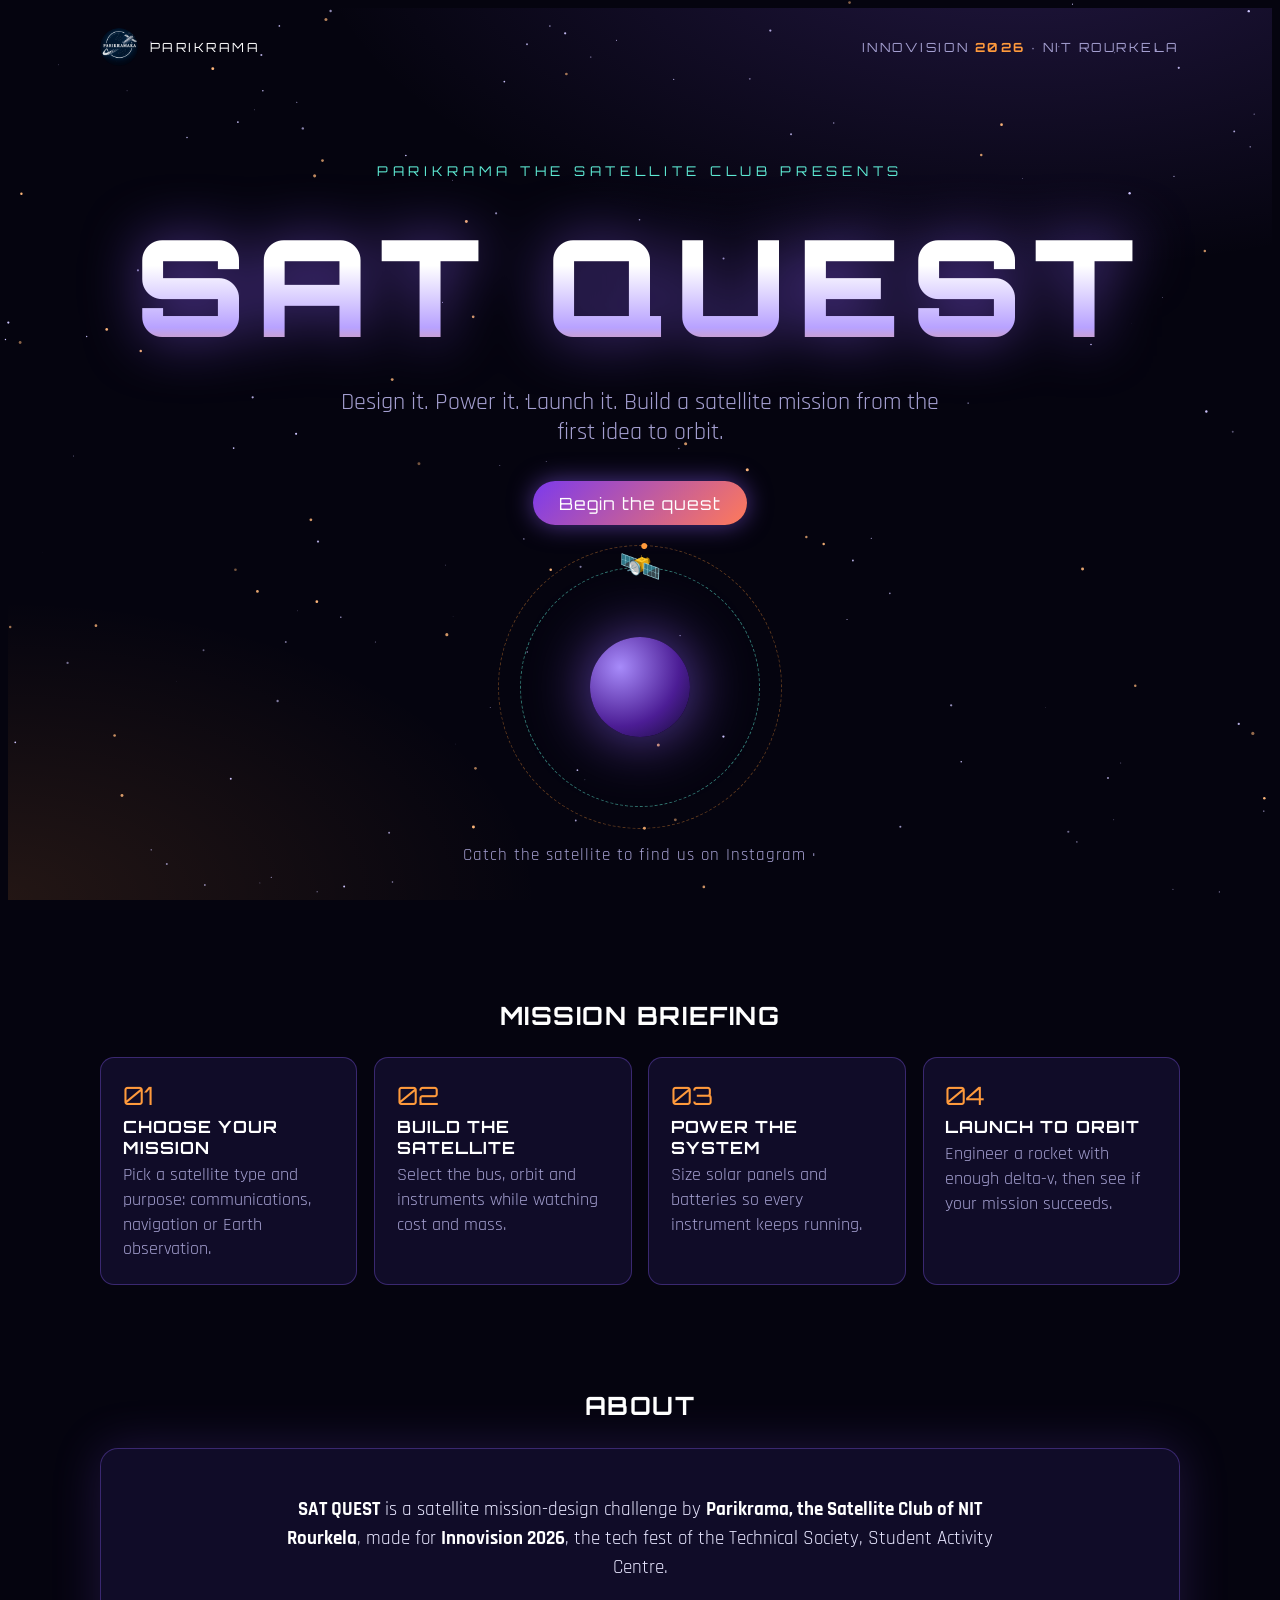
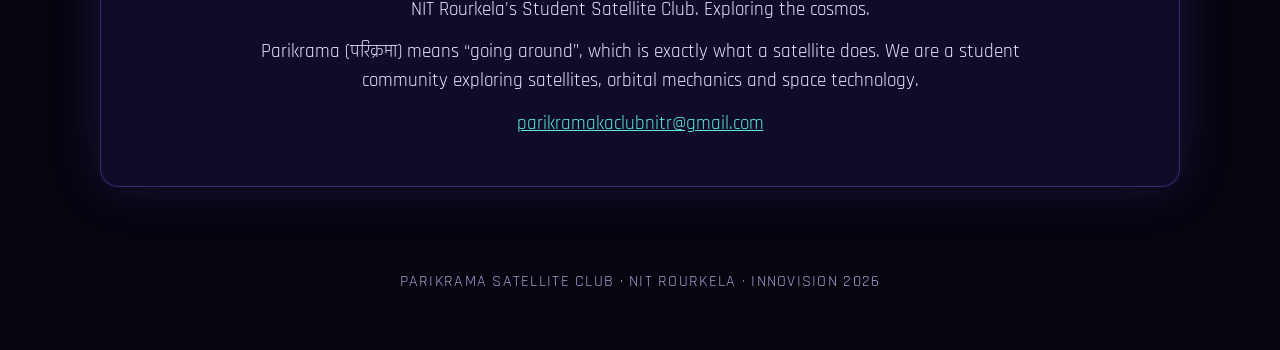
==== commit bdb675fa: "major ui change" ====
--- a/index.html
+++ b/index.html
@@ -1,166 +1,81 @@
 <!DOCTYPE html>
-<html>
+<html lang="en">
+<head>
+<meta charset="utf-8">
+<meta name="viewport" content="width=device-width, initial-scale=1">
+<link rel="icon" href="images/parikrama-logo.png"><title>SAT QUEST | Parikrama Satellite Club, NIT Rourkela</title>
+<link rel="preconnect" href="https://fonts.googleapis.com">
+<link rel="stylesheet" href="https://fonts.googleapis.com/css2?family=Orbitron:wght@500;700;900&family=Rajdhani:wght@400;500;600;700&display=swap">
+<link rel="stylesheet" href="css/satquest.css">
+<script src="js/config.js"></script>
+</head>
+<body class="sq-home">
+<canvas id="stars"></canvas>
+<div id="sqModal" class="sqmodal" hidden><div class="sqbox2">
+  <div class="sq-eyebrow">MISSION CONTROL</div>
+  <h2>Enter your team name</h2>
+  <p id="sqRules"></p>
+  <input id="sqTeam" maxlength="30" placeholder="Team name" autocomplete="off">
+  <div class="sqerr" id="sqErr"></div>
+  <button class="fancy" id="sqGo">Start the clock</button> <button class="sq-cancel" id="sqX">Cancel</button>
+</div></div>
+<div class="sq-wrap">
+  <div class="sq-top"><span class="sq-brand"><img src="images/parikrama-logo.png" alt="Parikrama logo"><span>PARIKRAMA</span></span><span>INNOVISION <b>2026</b> &middot; NIT ROURKELA</span></div>
 
-<head>
-    <meta charset="utf-8" />
-    <meta name="viewport" content="width=device-width" />
-    <title>Satellite Builder</title>
-    <link rel="stylesheet" media="all" href="css/fonts.css" type="text/css" />
-    <link rel="stylesheet" media="all" href="css/style.css" type="text/css" />
-    <!--[if !IE]> -->
-    <link href="tests/satellite/style-nonie.css" rel="stylesheet" type="text/css" media="screen" />
-    <!-- <![endif]-->
-    <script type="text/javascript" src="js/convertable.js"></script>
-    <script type="text/javascript" src="js/stuquery.js"></script>
-    <script type="text/javascript" src="js/rocketscientist.js"></script>
-    <script type="text/javascript" src="js/rocketscientist.builder.js"></script>
-</head>
+  <section class="sq-hero">
+    
+    <div class="sq-eyebrow">PARIKRAMA THE SATELLITE CLUB PRESENTS</div>
+    <h1 class="sq-title">SAT QUEST</h1>
+    <p class="sq-tag">Design it. Power it. Launch it. Build a satellite mission from the first idea to orbit.</p>
+    <button class="fancy sq-cta" id="begin">Begin the quest</button>
+    <div class="sq-orbit">
+      <div class="ring r2"></div>
+      <div class="ring" id="ring"><a class="sat" id="sat" href="https://www.instagram.com/parikramaka_nitr/" target="_blank" rel="noopener" aria-label="Parikrama on Instagram">🛰️</a></div>
+      <a class="planet" id="planet" href="https://github.com/himanshupradhann" target="_blank" rel="noopener" aria-label="GitHub"></a>
+    </div>
+    <p class="sq-hint" id="hint">Catch the satellite to find us on Instagram &middot;</p>
+    </section>
 
-<body class="front">
+  <section class="sq-sec">
+    <h2>MISSION BRIEFING</h2>
+    <div class="sq-grid">
+      <div class="sq-card"><div class="n">01</div><h3>CHOOSE YOUR MISSION</h3><p>Pick a satellite type and purpose: communications, navigation or Earth observation.</p></div>
+      <div class="sq-card"><div class="n">02</div><h3>BUILD THE SATELLITE</h3><p>Select the bus, orbit and instruments while watching cost and mass.</p></div>
+      <div class="sq-card"><div class="n">03</div><h3>POWER THE SYSTEM</h3><p>Size solar panels and batteries so every instrument keeps running.</p></div>
+      <div class="sq-card"><div class="n">04</div><h3>LAUNCH TO ORBIT</h3><p>Engineer a rocket with enough delta-v, then see if your mission succeeds.</p></div>
+    </div>
+  </section>
 
-    <div id="application">
-        <header>
-            <div id="bar">
-                <div class="barmenu">
-                    <div class="baritem">
-                        <button class="togglebtn togglemenu" title="Menu"><img src="images/cleardot.gif" class="icon menu" alt="" /></button>
-                    </div>
-                </div>
-            </div>
-            <div id="progressbar">
-                <div class="progress-inner"></div>
-            </div>
-        </header>
+  <section class="sq-sec" id="about">
+    <h2>ABOUT</h2>
+    <div class="sq-about">
+      <p><strong>SAT QUEST</strong> is a satellite mission-design challenge by <strong>Parikrama, the Satellite Club of NIT Rourkela</strong>, made for <strong>Innovision 2026</strong>, the tech fest of the Technical Society, Student Activity Centre.</p>
+      <p>NIT Rourkela's Student Satellite Club. Exploring the cosmos.</p>
+      <p>Parikrama (परिक्रमा) means &ldquo;going around&rdquo;, which is exactly what a satellite does. We are a student community exploring satellites, orbital mechanics and space technology.</p>
+      <p><a href="mailto:parikramakaclubnitr@gmail.com">parikramakaclubnitr@gmail.com</a></p>
+    </div>
+  </section>
 
-        <div id="main">
-            <section id="start" class="view">
-                <div class="padded">
-                    <div class="page levels">
-                        <div class="row-top">
-                            <div class="msg noscriptmsg">Oops! The interactive parts of <em>Classroom rocket scientist</em> need Javascript to be enabled. Sorry about that.</div>
-                            <h1>Satellite Builder</h1>
-                            <p>The UK Space Agency is planning its next satellite mission. They've asked you to help design it!</p>
-                            <p>Your role is to design and launch a satellite that can perform a specific role related to communications, navigation or earth observation. You’ll need to select the size of your satellite along with its instruments and
-                                power supply. Once it’s completed, you’ll need to design a rocket capable of launching your satellite into orbit — will you succeed?</p>
-                            <!-- <a href="beginner">Beginner</a> / <a href="intermediate">Intermediate</a> / <a href="advanced">Advanced</a> -->
-                        </div>
-                        <div class="row-main">
-                            <div class="holder beginner">
-                                <div class="image"><img src="images/svg/level-beginner.svg" alt="Beginner" title="Beginner Level" /></div>
-                                <div class="padded">
-                                    <div class="level beginner">
-                                        <h3>Beginner</h3>
-                                        <p>Select a mission, and design a satellite that will achieve the aims. Don't worry about money - just make something that works!</p>
-                                        <button onclick="window.location.href='beginner.html'" class="fancy" data-type="beginner">Select this level</button>
-                                    </div>
-                                </div>
-                            </div>
-                            <div class="holder intermediate">
-                                <div class="image"><img src="images/svg/level-intermediate.svg" alt="Intermediate" title="Intermediate Level" /></div>
-                                <div class="padded">
-                                    <div class="level intermediate">
-                                        <h3>Intermediate</h3>
-                                        <p>Give yourself a bit more flexibility, including being able to select the size of satellite. But watch out - you've got a budget to stick to now!</p>
-                                        <button onclick="window.location.href='intermediate.html'" class="fancy" data-type="intermediate">Select this level</button>
-                                    </div>
-                                </div>
-                            </div>
-                            <div class="holder advanced">
-                                <div class="image"><img src="images/svg/level-advanced.svg" alt="Advanced" title="Advanced Level" /></div>
-                                <div class="padded">
-                                    <div class="level advanced">
-                                        <h3>Advanced</h3>
-                                        <p>The most advanced level, with a much greater range of options, and the ability to select which orbit the satellite will be in. But will your rocket be big enough to launch your satellite?</p>
-                                        <button onclick="window.location.href='advanced.html'" class="fancy" data-type="advanced">Select this level</button>
-                                    </div>
-                                </div>
-                            </div>
-                        </div>
-                    </div>
-                </div>
-            </section>
-            <section id="about" class="not-at-start fullpage">
-                <div class="container">
-                    <div class="padded">
-                        <a class="close" title="Close" href="#">&times;</a>
-                        <h2>About:</h2>
-                        <p>Classroom rocket scientist was developed by <a href="http://www.cardiff.ac.uk/people/view/828749-north-chris">Dr Chris North</a>, <a href="http://www.strudel.org.uk/">Dr Stuart Lowe</a>, <a href="https://lco.global/user/seroberts/">Sarah Roberts</a>                            and Brychan Govier.</p>
-                        <p>It was supported by <a href="http://blogs.cardiff.ac.uk/physicsoutreach/">Cardiff University School of Physics and Astronomy</a>.</p>
-                        <p>Icons by parkjisun, Housin Aziz, Creative Stall, Plainicon, Hakan Yalcin, Rflor, Megan Mitchell, Clockwise, Leadway Global LLC, <a href="http://www.flaticon.com">Flaticon</a>, <a href="http://material.io/tools/icons">Google Material Design</a>                            and OCHA Visual Information Unit.</p>
-                        <p>For information or to provide feedback, please contact <a href="mailto:schools@astro.cf.ac.uk">schools@astro.cf.ac.uk</a>.</p>
-                        <div class="icons">
-                            <img src="images/CardiffPhysics_200px.png">
-                        </div>
-                    </div>
-                </div>
-            </section>
-
-            <section id="guide" class="not-at-start fullpage wide">
-                <div class="container">
-                    <div class="padded">
-                        <a class="close" title="Close" href="#">&times;</a>
-                        <h2>Teacher Guide:</h2>
-                        <p>The UK Space Agency is planning its next satellite mission. They've asked you to help design it!</p>
-                        <p>This app challenges students to design and launch a satellite that can perform a specific role related to communication, navigation or earth observation. They’ll need to select the size of their satellite along with its instruments
-                            and power supply. Once completed, they’ll be challenged to design a rocket capable of launching the satellite into orbit.</p>
-                        <p>Older or more capable students may want to use Intermediate and Advanced mode. Intermediate mode challenges students to build their satellite and launcher on a strict budget. Advanced mode provides a much greater range of options
-                            and challenges students to select the correct orbit for their satellite based on its purpose.</p>
-                        <ul>
-                            <li><strong>Keywords:</strong>&nbsp;Science, Space, Astronomy, Satellite, Rocket, Web app, Interactive, Satellite, Technology</li>
-                            <li><strong>Level:</strong>&nbsp;Upper Primary - Lower High School</li>
-                            <li><strong>Duration:</strong>&nbsp;30-60mins</li>
-                        </ul>
-                        <h3>Goals:</h3>
-                        <ul>
-                            <li>Understand the roles played by satellite technology and how it affects our everyday lives.</li>
-                            <li>Understand the components of a satellite mission: size, instruments and orbital path, in addition to constraints such as budget, power and thrust.</li>
-                        </ul>
-                        <h3>Learning objectives:</h3>
-                        <ul>
-                            <li>Learn about three different types of satellites, with examples of their specific uses: Communications, Earth Observation or Navigation.</li>
-                            <li>Build a satellite designed to fulfil a specified purpose Select all components including size, instruments, power source, orbital path, as well as a launch vehicle with adequate size and thrust.</li>
-                            <li>Complete your mission within specific budget constraints.</li>
-                        </ul>
-                        <h3>More info:</h3>
-                        <ul>
-                            <li>Teacher Guide&nbsp;(<a title="Teacher Guide PDF" href="guide/en/satellite-builder-guide.pdf">PDF</a>)</li>
-                            <li>Teacher Presentation&nbsp;(<span><a title="Teacher Presentation PDF" href="guide/en/satellite-builder-slides.pdf">PDF</a>;</span>
-                                <span><a title="Teacher Presentation PowerPoint" href="guide/en/satellite-builder-slides.pptx">PowerPoint</a>;</span>
-                                <span><a title="Teacher Presentation Keynote" href="guide/en/satellite-builder-slides.key">Keynote</a></span>)</li>
-                        </ul>
-                    </div>
-                </div>
-            </section>
-
-            <section id="help" class="not-at-start fullpage">
-                <div class="container"><div class="padded">
-                    <a class="close" title="Close" href="#">&times;</a>
-                    <h2>Help</h2>
-                    <p>Coming soon...</p>
-                </div></div>
-            </section>
-
-            <section id="units" class="not-at-start fullpage">
-                <div class="container"><div class="padded">
-                    <a class="close" title="Close" href="#">&times;</a>
-                    <h2>Change units:</h2>
-                    <form id="optionform"><ul>
-                        <li><label for="changecurrency">Currency units:</label> <select name="changecurrency" id="changecurrency" data-units="currency"><option selected value="credits">Credits</option><option value="GBP">British Pounds £</option><option value="USD">US Dollars $</option><option value="EUR">Euros €</option><option value="JPY">Japanese Yen ¥</option><option value="CAD">Canadian Dollars C$</option><option value="AUD">Australian Dollars $</option><option value="CHF">Swiss Francs Fr.</option><option value="SEK">Swedish Krona kr</option><option value="CNY">Chinese Yuan ¥</option><option value="INR">Indian Rupees ₹</option><option value="RUB">Russian Ruble RUB</option><option value="DBL">Doubloons DBL</option></select></li>
-                        <li><label for="changelength">Length units:</label> <select name="changelength" id="changelength" data-units="length"><option selected value="m">Metres</option><option value="ft">Feet</option><option value="cubit">Cubits</option><option value="bluewhale">Blue Whales</option><option value="yard">Yards</option></select></li>
-                        <li><label for="changemass">Mass units:</label> <select name="changemass" id="changemass" data-units="mass"><option selected value="kg">Kilograms</option><option value="lb">Pounds</option><option value="elephant">Elephants</option></select></li>
-                        <li><label for="changepower">Power units:</label> <select name="changepower" id="changepower" data-units="power"><option selected value="watts">watts</option><option value="horsepower">horsepower</option></select></li>
-                    </ul></form>
-                </div></div>
-            </section>
-        </div>
-        <menu id="menu" class="dropdown not-at-start">
-            <li class="baritem restart" data="restart"><button title="Start over"><img src="images/cleardot.gif" class="icon restart" alt="" /><span>Restart</span></button></li>
-            <li class="baritem guide" data="guide"><button title="Guide"><img src="images/cleardot.gif" class="icon guide" alt="" /><span>Guide</span></button></li>
-            <li class="baritem units" data="units"><button title="Change the units"><img src="images/cleardot.gif" class="icon options" alt="" /><span>Units</span></button></li>
-            <li class="baritem about" data="about"><button title="About"><img src="images/cleardot.gif" class="icon info" alt="" /><span>About</span></button></li>
-            <li class="baritem help" data="help"><button title="Help"><img src="images/cleardot.gif" class="icon help" alt="" /><span>Help</span></button></li>
-            <li class="baritem fullscreen not-at-start" data="fullscreen"><button title="Switch between viewing fullscreen or in a standard browser window"><img alt="" class="icon fullscreen" src="images/cleardot.gif" /><span>Toggle fullscreen</span></button></li>
-        </menu>
-	</div>
+  <div class="sq-foot">PARIKRAMA SATELLITE CLUB &middot; NIT ROURKELA &middot; INNOVISION 2026</div>
+</div>
+<script>
+(function(){var m=document.getElementById('sqModal'),inp=document.getElementById('sqTeam'),err=document.getElementById('sqErr');
+document.getElementById('sqRules').innerHTML='You have <b>'+((window.SQ&&SQ.TIME_LIMIT_MIN)||20)+' minutes</b> from the moment you press start. Score = budget saved + time left. A failed launch scores 0.';
+function open(){m.hidden=false;inp.value=localStorage.getItem('sq_team')||'';inp.focus()}
+document.getElementById('begin').onclick=open;document.getElementById('sqX').onclick=function(){m.hidden=true};
+if(location.hash==='#start')open();
+function go(){var t=inp.value.trim();if(t.length<2){err.textContent='Please enter a team name.';return}
+localStorage.setItem('sq_team',t);localStorage.setItem('sq_start',Date.now());localStorage.removeItem('sq_done');location.href='advanced.html'}
+document.getElementById('sqGo').onclick=go;inp.onkeydown=function(e){if(e.key==='Enter')go()}})();
+(function(){var ring=document.getElementById('ring'),sat=document.getElementById('sat'),pl=document.getElementById('planet'),h=document.getElementById('hint'),d=h.innerHTML;
+function on(t){return function(){ring.classList.add('paused');h.textContent=t}}function off(){ring.classList.remove('paused');h.innerHTML=d}
+sat.addEventListener('mouseenter',on('Satellite locked. Follow Parikrama on Instagram'));sat.addEventListener('mouseleave',off);
+sat.addEventListener('focus',on('Satellite locked. Follow Parikrama on Instagram'));sat.addEventListener('blur',off);
+pl.addEventListener('mouseenter',function(){h.textContent='Open our GitHub'});pl.addEventListener('mouseleave',function(){h.innerHTML=d})})();
+(function(){var c=document.getElementById('stars'),x=c.getContext('2d'),s=[];
+function r(){c.width=innerWidth;c.height=innerHeight;s=[];for(var i=0;i<160;i++)s.push({x:Math.random()*c.width,y:Math.random()*c.height,r:Math.random()*1.4+.2,p:Math.random()*6})}
+function d(t){x.clearRect(0,0,c.width,c.height);s.forEach(function(a){x.globalAlpha=.4+.6*Math.abs(Math.sin(t/1200+a.p));x.fillStyle=a.r>1.2?'#ffb77a':'#cfc6ff';x.beginPath();x.arc(a.x,a.y,a.r,0,7);x.fill()});requestAnimationFrame(d)}
+addEventListener('resize',r);r();d(0)})();
+</script>
 </body>
 </html>
--- a/css/satquest.css
+++ b/css/satquest.css
@@ -0,0 +1,353 @@
+:root{--bg:#05040f;--panel:rgba(20,16,48,.78);--line:rgba(139,92,246,.35);--violet:#8b5cf6;--teal:#5eead4;--orange:#ff9a3c;--text:#e8e6ff;--muted:#a49fd0}
+html,body{background:var(--bg)!important;color:var(--text)!important;font-family:'Rajdhani','Helvetica Neue',Arial,sans-serif!important;font-size:105%}
+body{background:radial-gradient(1200px 600px at 80% -10%,rgba(139,92,246,.22),transparent 60%),radial-gradient(900px 500px at 0% 100%,rgba(255,154,60,.12),transparent 60%),var(--bg)!important;background-attachment:fixed!important}
+h1,h2,h3,h4,#bar h1,button.fancy,nav a{font-family:'Orbitron','Rajdhani',sans-serif!important;letter-spacing:.06em}
+h1,h2,h3,h4,strong,label{color:#fff!important}
+a{color:var(--teal)}
+header,#bar,.dropdown{background:rgba(5,4,15,.88)!important;background-image:none!important;border-bottom:1px solid var(--line);backdrop-filter:blur(8px)}
+.sq-logo{font-family:'Orbitron',sans-serif;font-weight:900;color:#fff;letter-spacing:.18em;font-size:1.05em;text-decoration:none}
+.sq-logo b{color:var(--orange);margin-left:.35em;font-weight:900}
+#bar a{text-decoration:none}
+nav{background:rgba(10,8,30,.85)!important;border-bottom:1px solid var(--line)}
+nav a{color:var(--text)!important}nav a:hover{color:var(--teal)!important}
+.view,.padded,.container,.fullpage{color:var(--text)}
+.fullpage .container,#messages>*,#summary>*{background:var(--panel)!important;border:1px solid var(--line);border-radius:14px;box-shadow:0 0 40px rgba(139,92,246,.2)}
+.list>*,.item,.option,.listitem,.card{background:var(--panel)!important;border:1px solid var(--line)!important;color:var(--text)!important;border-radius:10px}
+.list>*:hover,.item:hover,.option:hover{border-color:var(--teal)!important;box-shadow:0 0 18px rgba(94,234,212,.35)}
+.selected,.active,.chosen{border-color:var(--orange)!important;box-shadow:0 0 22px rgba(255,154,60,.45)!important}
+.blueprint,.isogrid{background-color:#0a0820!important;border:1px solid var(--line);border-radius:12px}
+button.fancy,button.btn,.btn{background:linear-gradient(135deg,#7c3aed,#ff7a59)!important;color:#fff!important;border:0!important;border-radius:999px;padding:.7em 1.6em;text-shadow:none;box-shadow:0 0 24px rgba(139,92,246,.55);cursor:pointer}
+button.fancy:hover{filter:brightness(1.15);box-shadow:0 0 34px rgba(255,154,60,.6)}
+button.fancy:disabled{background:#2a2750!important;box-shadow:none;color:#777!important}
+select,input{background:#0e0b2a;color:var(--text);border:1px solid var(--line);border-radius:6px}
+.coin-icon,.weight-icon,.power-icon{filter:hue-rotate(40deg)}
+#progressbar{background:#120f30!important}.progress-inner{background:linear-gradient(90deg,var(--violet),var(--teal),var(--orange))!important}
+#overlay{background:#05040f!important;color:var(--teal);font-family:'Orbitron',sans-serif;letter-spacing:.2em}
+/* landing page */
+body.sq-home{overflow-x:hidden}
+#stars{position:fixed;inset:0;z-index:0;width:100%;height:100%}
+.sq-wrap{position:relative;z-index:1;max-width:1080px;margin:0 auto;padding:0 1.4rem}
+.sq-top{display:flex;justify-content:space-between;align-items:center;padding:1.2rem 0;font-family:'Orbitron',sans-serif;font-size:.75rem;letter-spacing:.2em;color:var(--muted)}
+.sq-top b{color:var(--orange)}
+.sq-hero{text-align:center;padding:4.5rem 0 3rem}
+.sq-eyebrow{font-family:'Orbitron',sans-serif;letter-spacing:.35em;font-size:.8rem;color:var(--teal)}
+.sq-title{font-family:'Orbitron',sans-serif;font-weight:900;font-size:clamp(3rem,12vw,8rem);line-height:1;margin:.3em 0 .1em;letter-spacing:.08em;background:linear-gradient(180deg,#fff 30%,#b8a2ff 70%,var(--orange));-webkit-background-clip:text;background-clip:text;color:transparent!important;filter:drop-shadow(0 0 28px rgba(139,92,246,.6))}
+.sq-tag{font-size:1.4rem;color:var(--muted);max-width:640px;margin:0 auto 2rem}
+.sq-orbit{position:relative;width:200px;height:200px;margin:2.5rem auto 0}
+.sq-orbit .planet{position:absolute;inset:55px;display:block;cursor:pointer;transition:.3s;border-radius:50%;background:radial-gradient(circle at 30% 30%,#a78bfa,#4c1d95 60%,#120a30);box-shadow:0 0 60px rgba(139,92,246,.7)}
+.sq-orbit .ring{position:absolute;inset:0;border:1px dashed rgba(94,234,212,.5);border-radius:50%;animation:spin 9s linear infinite;pointer-events:none;z-index:2}
+.sq-orbit .sat{position:absolute;top:-20px;left:50%;margin-left:-20px;width:40px;height:40px;display:flex;align-items:center;justify-content:center;font-size:28px;text-decoration:none;pointer-events:auto;cursor:pointer;animation:spin 9s linear infinite reverse;border-radius:50%;transition:box-shadow .2s}
+.sq-orbit .sat:hover,.sq-orbit .sat:focus{box-shadow:0 0 22px 6px rgba(255,154,60,.7);background:rgba(255,154,60,.15);outline:none}
+.sq-orbit .ring.paused,.sq-orbit .ring.paused .sat{animation-play-state:paused}
+.sq-orbit .planet:hover{box-shadow:0 0 90px rgba(94,234,212,.8);transform:scale(1.06)}
+.sq-hint{text-align:center;color:var(--muted);font-size:1rem;letter-spacing:.06em;margin-top:2.2rem;min-height:1.5em}
+.sq-brand{display:flex;align-items:center;gap:.7rem;color:#fff}.sq-brand img{width:38px;height:38px;border-radius:50%}
+.sq-herologo{width:130px;height:130px;border-radius:50%;box-shadow:0 0 40px rgba(139,92,246,.6);margin-bottom:1.2rem}
+.sq-club{width:30px;height:30px;border-radius:50%;vertical-align:middle;margin-right:.6rem}
+.requirements{display:none!important}
+.sq-orbit .ring.r2{inset:-22px;border-color:rgba(255,154,60,.35);animation-duration:16s;animation-direction:reverse}
+.sq-orbit .ring.r2:before{content:"●";position:absolute;left:50%;color:var(--orange);font-size:14px;top:-9px}
+@keyframes spin{to{transform:rotate(360deg)}}
+.sq-sec{padding:2.5rem 0}
+.sq-sec h2{font-size:1.5rem;text-align:center;margin-bottom:1.6rem}
+.sq-grid{display:grid;grid-template-columns:repeat(auto-fit,minmax(220px,1fr));gap:1rem}
+.sq-card{background:var(--panel);border:1px solid var(--line);border-radius:14px;padding:1.3rem;transition:.25s}
+.sq-card:hover{transform:translateY(-4px);border-color:var(--teal);box-shadow:0 0 28px rgba(94,234,212,.3)}
+.sq-card .n{font-family:'Orbitron',sans-serif;color:var(--orange);font-size:1.5rem}
+.sq-card h3{margin:.3em 0;font-size:1rem}
+.sq-card p{color:var(--muted);margin:0;line-height:1.4}
+.sq-about{background:var(--panel);border:1px solid var(--line);border-radius:18px;padding:2rem;box-shadow:0 0 50px rgba(139,92,246,.2);text-align:center}
+.sq-about p{max-width:760px;margin:.8rem auto;color:var(--text);font-size:1.15rem;line-height:1.5}
+.sq-foot{text-align:center;color:var(--muted);padding:2.5rem 0 3rem;font-size:.95rem;letter-spacing:.08em}
+.sq-cta{display:inline-block;text-decoration:none;font-size:1rem}
+
+/* ===== builder pages: full dark theme ===== */
+section.view,section.view.slide,#main{background:transparent!important}
+section.view .padded,.padder,.holder-inner,.list-right,.slider-container,li.stage,.paddedsmall{background:var(--panel)!important;color:var(--text)!important;border-color:var(--line)!important}
+section.view .padded{backdrop-filter:blur(4px)}
+section.view p,section.view li,section.view span,section.view div{color:var(--text)}
+section.view h1,section.view h2,section.view h3{color:#fff!important}
+/* type & mission cards: replace red/green/blue/purple blocks with a unified neon palette */
+.holder .image{background:linear-gradient(135deg,#2a1466,#5b21b6 60%,#7c3aed)!important;border-radius:14px 14px 0 0;border:1px solid var(--line);border-bottom:0}
+.holder .image:has(+ .padded){box-shadow:inset 0 -30px 40px rgba(5,4,15,.5)}
+.holder .padded,.holder-inner{border:1px solid var(--line);border-top:0!important;border-radius:0 0 14px 14px}
+.holder:hover .image{background:linear-gradient(135deg,#0f766e,#5eead4 120%)!important}
+.holder:hover{filter:drop-shadow(0 0 18px rgba(94,234,212,.35))}
+.holder .image img,img.icon,.icon{filter:drop-shadow(0 0 6px rgba(94,234,212,.7))}
+.holder.COMMS .image,.holder.comms .image{background:linear-gradient(135deg,#3b1a7a,#8b5cf6)!important}
+.holder.EO .image,.holder.eo .image{background:linear-gradient(135deg,#064e4a,#14b8a6)!important}
+.holder.NAV .image,.holder.nav .image{background:linear-gradient(135deg,#7c2d12,#ff9a3c)!important}
+/* section headers/nav tabs */
+nav li,nav li.padded{background:transparent!important}
+nav a{background:transparent!important}
+nav li.next a:after,nav li.prev a:before{color:var(--orange)!important}
+nav li.current a,nav a.current,nav .selected a{color:var(--orange)!important;border-bottom:2px solid var(--orange)}
+/* lists */
+.list-right,.list .item,li.stage{border:1px solid var(--line)!important;border-radius:10px;margin:.35em 0}
+.list-right:hover,li.stage:hover{border-color:var(--teal)!important;box-shadow:0 0 16px rgba(94,234,212,.35)}
+li.stage.selected,.list-right.selected{border-color:var(--orange)!important;background:rgba(255,154,60,.12)!important;box-shadow:0 0 20px rgba(255,154,60,.4)}
+/* meters & sliders */
+.meter{background:#16123a!important;border:1px solid var(--line)}
+.meter>div,.meter .bar,.meter-inner{background:linear-gradient(90deg,var(--violet),var(--teal))!important}
+input[type=range]{accent-color:var(--orange)}
+/* blueprint grids: neon grid */
+.blueprint,.isogrid{background-image:linear-gradient(rgba(139,92,246,.18) 1px,transparent 1px),linear-gradient(90deg,rgba(139,92,246,.18) 1px,transparent 1px)!important;background-size:28px 28px!important;background-color:#070518!important}
+/* top bar stats */
+.togglecost,.togglemass,.togglepower,.togglebtn{color:var(--text)!important;background:transparent!important}
+.togglecost:hover,.togglemass:hover,.togglepower:hover{color:var(--teal)!important}
+.dropdown li button,menu button{color:var(--text)!important;background:transparent!important}
+.dropdown li:hover{background:rgba(139,92,246,.25)!important}
+/* launch screen */
+section#launch{background:radial-gradient(800px 400px at 50% 0,rgba(139,92,246,.25),transparent 70%),#05040f!important}
+#fixme{color:var(--orange)!important;border:1px solid var(--orange);border-radius:8px}
+table{color:var(--text)}th,td{border-color:var(--line)!important}
+a.close{color:var(--orange)!important}
+::-webkit-scrollbar{width:10px}::-webkit-scrollbar-thumb{background:#3b2a8a;border-radius:6px}::-webkit-scrollbar-track{background:#0b0a1a}
+
+/* satellite / rocket blocks: grey -> violet-teal */
+.rocket-holder .stage{filter:sepia(1) hue-rotate(215deg) saturate(2.6) brightness(.95)}
+
+nav h2,section.view nav h2,.row-top h2{opacity:1!important;color:#fff!important;text-shadow:0 0 14px rgba(139,92,246,.8)}
+.row-top p,.row-top .intro{color:var(--muted)!important;position:relative}
+
+/* fixes: heading dimmed by nav overlay, coloured list bars */
+nav{background:transparent!important;pointer-events:none}
+nav a,nav li{pointer-events:auto}
+.row-top h2,section.view h2{position:relative;z-index:3}
+.list li .list-left,.list .list-left,.list-left{background:linear-gradient(180deg,#4c1d95,#8b5cf6)!important;border-color:transparent!important}
+.list li:hover .list-left{background:linear-gradient(180deg,#0f766e,#5eead4)!important}
+.list li.selected .list-left{background:linear-gradient(180deg,#c2410c,#ff9a3c)!important}
+.list li{background:var(--panel)!important;border:1px solid var(--line)!important;border-radius:10px;overflow:hidden}
+.list li.selected{border-color:var(--orange)!important;box-shadow:0 0 20px rgba(255,154,60,.4)}
+.list li .list-right{background:transparent!important;border:0!important;box-shadow:none!important}
+.stage{border-radius:10px}
+.list-bar,.list li .list-bar,[class*="bg-"].list-bar{background:linear-gradient(180deg,#4c1d95,#8b5cf6)!important}
+.list li.selected .list-bar{background:linear-gradient(180deg,#c2410c,#ff9a3c)!important}
+.list li:hover .list-bar{background:linear-gradient(180deg,#0f766e,#5eead4)!important}
+.power-icon,.baritem .power-icon{filter:hue-rotate(20deg) saturate(.8)}
+
+/* rocket builder */
+.rocket-builder,.slider,.slider-container,.slider ul,.slider-container .slider{background:rgba(10,8,32,.6)!important}
+.slider button.prev,.slider button.next{background:transparent!important;color:var(--orange)!important}
+li.stage .stage-holder{background:transparent!important}
+li.stage .part,.stage .part{background:linear-gradient(90deg,rgba(139,92,246,.55),rgba(94,234,212,.35))!important}
+li.stage{border:1px solid var(--orange)!important}
+.sq-logo:focus,#bar a:focus{outline:none}
+.sq-title{padding-bottom:.15em}
+.sq-orbit{width:240px;height:240px}
+.sq-orbit .planet{inset:70px}
+.sq-orbit .sat{font-size:34px;width:48px;height:48px;margin-left:-24px;top:-24px}
+
+/* nav buttons must stay clickable */
+.row-top h2,section.view h2,.row-top p,section.view .row-top p{pointer-events:none}
+nav{pointer-events:none;z-index:10}
+nav ol,nav li,nav a,nav a *{pointer-events:auto;cursor:pointer}
+nav a{position:relative;z-index:11}
+
+/* keep title + Back / Next buttons pinned while scrolling */
+nav{position:absolute!important;top:0;left:0;right:0;height:3em;z-index:50}
+section.view .row-top{position:sticky!important;top:58px;z-index:60;background:rgba(5,4,15,.94);border-bottom:1px solid var(--line);backdrop-filter:blur(6px)}
+nav li a{background:rgba(10,8,30,.92)!important;border:1px solid var(--line);border-radius:999px;padding:0 1.1em!important;display:inline-flex;align-items:center;height:2.2em;margin:.35em .9em;box-shadow:0 0 18px rgba(139,92,246,.35)}
+nav li a:hover{border-color:var(--orange)}
+nav a.disabled{opacity:.35;pointer-events:none!important;box-shadow:none}
+section.view .row-top{top:56px}
+section.view .row-top p{font-size:.88em;line-height:1.3;margin:.2em 1em .5em}
+
+/* timer + result screen */
+#sqTimer{position:absolute;left:50%;top:6px;transform:translateX(-50%);text-align:center;font-family:'Orbitron',sans-serif;color:#fff;line-height:1.1;pointer-events:none;z-index:5}
+#sqTimer .tm{font-size:1.35rem;font-weight:700;letter-spacing:.12em;text-shadow:0 0 12px rgba(94,234,212,.8)}
+#sqTimer small{display:block;font-size:.6rem;letter-spacing:.2em;color:var(--muted);text-transform:uppercase}
+#sqTimer.warn .tm{color:var(--orange);text-shadow:0 0 14px rgba(255,154,60,.9)}
+#sqTimer.danger .tm{color:#ff4d6d;text-shadow:0 0 16px rgba(255,77,109,.9);animation:blink 1s steps(2) infinite}
+@keyframes blink{50%{opacity:.45}}
+#sqResult{position:fixed;inset:0;z-index:9999;display:flex;align-items:center;justify-content:center;background:rgba(5,4,15,.92);backdrop-filter:blur(6px);overflow:auto;padding:1rem}
+#sqResult .sqbox{background:var(--panel);border:1px solid var(--line);border-radius:18px;padding:2rem 2.4rem;max-width:520px;width:100%;text-align:center;box-shadow:0 0 60px rgba(139,92,246,.45)}
+.sqk{font-family:'Orbitron',sans-serif;letter-spacing:.3em;color:var(--teal);font-size:.8rem}
+#sqResult h2{margin:.4em 0 .2em}
+.sqscore{font-family:'Orbitron',sans-serif;font-size:4.5rem;font-weight:900;background:linear-gradient(180deg,#fff,var(--orange));-webkit-background-clip:text;background-clip:text;color:transparent}
+.sqscore small{font-size:1.2rem;color:var(--muted);-webkit-text-fill-color:var(--muted)}
+#sqResult table{width:100%;margin:.5rem 0;border-collapse:collapse}#sqResult td{padding:.4em;border-bottom:1px solid var(--line);text-align:left}#sqResult td:last-child{text-align:right;color:var(--orange);font-weight:700}
+#sqResult ul{text-align:left;color:var(--muted)}
+.sqmuted{color:var(--muted)}
+.sqbtns{display:flex;gap:.8rem;justify-content:center;flex-wrap:wrap;margin-top:1rem}
+.sqbtn{display:inline-block;text-decoration:none;cursor:pointer;border:0;color:#fff;font-family:'Orbitron',sans-serif;font-size:.85rem;padding:.8em 1.6em;border-radius:999px;background:linear-gradient(135deg,#7c3aed,#ff7a59);box-shadow:0 0 24px rgba(139,92,246,.55)}
+.sqbtn.alt{background:transparent;border:1px solid var(--line);box-shadow:none}
+
+/* team modal + leaderboard */
+.sqmodal{position:fixed;inset:0;z-index:100;background:rgba(5,4,15,.85);backdrop-filter:blur(6px);display:flex;align-items:center;justify-content:center;padding:1rem}
+.sqmodal[hidden]{display:none}
+.sqbox2{background:var(--panel);border:1px solid var(--line);border-radius:18px;padding:2rem;max-width:440px;width:100%;text-align:center;box-shadow:0 0 60px rgba(139,92,246,.5)}
+.sqbox2 input{width:100%;box-sizing:border-box;margin:.6rem 0;padding:.8em 1em;font:inherit;font-size:1.1rem;text-align:center}
+.sqerr{color:#ff7a8a;min-height:1.3em}
+.sq-cancel{background:none;border:0;color:var(--muted);cursor:pointer;font:inherit;margin-left:.6rem}
+.sq-lb{margin-left:1rem;color:var(--teal);letter-spacing:.15em;font-family:'Orbitron',sans-serif;font-size:.8rem}
+.lb{max-width:860px;margin:0 auto;padding:1rem}
+.lb h1{text-align:center;font-size:clamp(2rem,6vw,3.4rem);margin:.4em 0}
+.lb table{width:100%;border-collapse:collapse;font-size:1.25rem}
+.lb th{font-family:'Orbitron',sans-serif;font-size:.7rem;letter-spacing:.2em;color:var(--muted);text-align:left;padding:.6em}
+.lb td{padding:.75em .6em;border-bottom:1px solid var(--line)}
+.lb tr:nth-child(2) td{color:var(--orange);font-weight:700}
+.lb td.r{font-family:'Orbitron',sans-serif;color:var(--teal)}
+.lb .msg{text-align:center;color:var(--muted);padding:2rem}
+
+/* projector board */
+.pj{max-width:1400px;margin:0 auto;padding:1rem 2rem}
+.pj-head{text-align:center}
+.pj-head h1{font-size:clamp(2.4rem,6vw,5rem);margin:.2em 0 0;letter-spacing:.14em}
+.pj-live{color:var(--teal);font-family:'Orbitron',sans-serif;letter-spacing:.3em;font-size:.8rem}
+.pj-live:before{content:"";display:inline-block;width:9px;height:9px;border-radius:50%;background:var(--teal);margin-right:.6em;animation:blink 1.4s infinite}
+.pj-top{display:grid;grid-template-columns:repeat(3,1fr);gap:1.4rem;margin:2rem 0 1.6rem;align-items:end}
+.pj-card{background:var(--panel);border:1px solid var(--line);border-radius:18px;text-align:center;padding:1.4rem .8rem;box-shadow:0 0 40px rgba(139,92,246,.25)}
+.pj-card.p1{order:2;padding:2.4rem .8rem;border-color:var(--orange);box-shadow:0 0 60px rgba(255,154,60,.4)}
+.pj-card.p2{order:1}.pj-card.p3{order:3}
+.pj-rank{font-family:'Orbitron',sans-serif;color:var(--orange);font-size:1rem;letter-spacing:.3em}
+.pj-name{font-size:clamp(1.4rem,2.6vw,2.4rem);font-weight:700;color:#fff;margin:.3em 0;word-break:break-word}
+.pj-score{font-family:'Orbitron',sans-serif;font-size:clamp(2.4rem,5vw,4.6rem);font-weight:900;background:linear-gradient(180deg,#fff,var(--orange));-webkit-background-clip:text;background-clip:text;color:transparent}
+.pj-meta{color:var(--muted);font-size:1.05rem}
+.pj-list{width:100%;border-collapse:collapse;font-size:clamp(1.1rem,2vw,1.7rem)}
+.pj-list td{padding:.55em .8em;border-bottom:1px solid var(--line)}
+.pj-list td:first-child{font-family:'Orbitron',sans-serif;color:var(--muted);width:3em}
+.pj-list td.s{text-align:right;font-family:'Orbitron',sans-serif;color:var(--teal);font-weight:700}
+.pj-list td.m{text-align:right;color:var(--muted)}
+.pj-msg{text-align:center;color:var(--muted);font-size:1.4rem;padding:2rem}
+.pj-hint{text-align:center;color:var(--muted);font-size:.85rem;opacity:.6;margin-top:1rem}
+#pjLock{position:fixed;inset:0;z-index:200;background:#05040f;display:flex;align-items:center;justify-content:center;flex-direction:column;gap:1rem}
+#pjLock input{padding:.8em 1em;font-size:1.3rem;text-align:center;width:220px}
+
+/* satellite palette: silver-blue body, gold foil empty bays, violet/teal solar panels */
+.satellite-holder .satellite .slot .face.front,.satellite-holder .satellite .slot .face.back{background:linear-gradient(135deg,#eef1ff,#c7d0f5)!important}
+.satellite-holder .satellite .slot .face.left,.satellite-holder .satellite .slot .face.right{background:linear-gradient(180deg,#9aa6dc,#6f7bc0)!important}
+.satellite-holder .satellite .slot .face.top{background:linear-gradient(135deg,#ffffff,#dfe5ff)!important}
+.satellite-holder .satellite .slot.slot-empty .face.front,.satellite-holder .satellite .slot.slot-empty .face.back{background:linear-gradient(135deg,#ffd58a,#ff9a3c)!important}
+.satellite-holder .satellite .slot.slot-empty .face.left,.satellite-holder .satellite .slot.slot-empty .face.right{background:linear-gradient(180deg,#e8821f,#b45309)!important}
+.satellite-holder .satellite .slot.slot-empty .face.top{background:linear-gradient(135deg,#ffe3ad,#ffc26b)!important}
+.satellite-holder .satellite{filter:drop-shadow(0 0 22px rgba(94,234,212,.35))}
+.list li:hover .list-bar{background:linear-gradient(180deg,#4c1d95,#8b5cf6)!important}
+.list li:hover{border-color:var(--teal)!important}
+section.view .row-top h2{margin:0!important;line-height:3em;height:3em;overflow:hidden}
+.list li .list-left img,.list li .list-bar+img{border-radius:6px}
+
+/* ===== dark-theme fixes: instrument icons, satellite faces, isometric grid ===== */
+/* filled satellite slots: deep indigo instead of near-white silver */
+.satellite-holder .satellite .slot:not(.slot-empty) .face.front,.satellite-holder .satellite .slot:not(.slot-empty) .face.back{background:#1f1c55!important}
+.satellite-holder .satellite .slot:not(.slot-empty) .face.left,.satellite-holder .satellite .slot:not(.slot-empty) .face.right{background:linear-gradient(180deg,#1f1957,#120e3a)!important}
+.satellite-holder .satellite .slot:not(.slot-empty) .face.top{background:linear-gradient(135deg,#4637a8,#2f2680)!important}
+.satellite-holder .satellite .slot:not(.slot-empty) .face{border-color:rgba(94,234,212,.35)}
+/* instrument icons: the original bitmaps are black-on-white, so use light-on-dark copies (images/png/dark) */
+.texture.atomic-clock .face.front,.satellite-holder .satellite .slot.texture.atomic-clock .face.front{background:url("../images/png/dark/icon-clock.png") center/74% 74% no-repeat,#1f1c55!important;border:1px solid rgba(94,234,212,.55)!important}
+.satellite-holder .satellite .slot.texture.atomic-clock.slot2x4.down .face.front,.satellite-holder .satellite .slot.texture.atomic-clock.slot2x4.up .face.front{background:#1f1c55!important}
+.texture.atomic-clock .face.front:before{background:url("../images/png/dark/icon-clock.png") 0 0/100% 100% no-repeat!important}
+.texture.atomic-clock-small .face.front,.satellite-holder .satellite .slot.texture.atomic-clock-small .face.front{background:url("../images/png/dark/icon-clock-mini.png") center/74% 74% no-repeat,#1f1c55!important;border:1px solid rgba(94,234,212,.55)!important}
+.satellite-holder .satellite .slot.texture.atomic-clock-small.slot2x4.down .face.front,.satellite-holder .satellite .slot.texture.atomic-clock-small.slot2x4.up .face.front{background:#1f1c55!important}
+.texture.atomic-clock-small .face.front:before{background:url("../images/png/dark/icon-clock-mini.png") 0 0/100% 100% no-repeat!important}
+.texture.camera-fir .face.front,.satellite-holder .satellite .slot.texture.camera-fir .face.front{background:url("../images/png/dark/camera-thermal.png") center/74% 74% no-repeat,#1f1c55!important;border:1px solid rgba(94,234,212,.55)!important}
+.satellite-holder .satellite .slot.texture.camera-fir.slot2x4.down .face.front,.satellite-holder .satellite .slot.texture.camera-fir.slot2x4.up .face.front{background:#1f1c55!important}
+.texture.camera-fir .face.front:before{background:url("../images/png/dark/camera-thermal.png") 0 0/100% 100% no-repeat!important}
+.texture.camera-nir .face.front,.satellite-holder .satellite .slot.texture.camera-nir .face.front{background:url("../images/png/dark/camera-veg.png") center/74% 74% no-repeat,#1f1c55!important;border:1px solid rgba(94,234,212,.55)!important}
+.satellite-holder .satellite .slot.texture.camera-nir.slot2x4.down .face.front,.satellite-holder .satellite .slot.texture.camera-nir.slot2x4.up .face.front{background:#1f1c55!important}
+.texture.camera-nir .face.front:before{background:url("../images/png/dark/camera-veg.png") 0 0/100% 100% no-repeat!important}
+.texture.camera-opt .face.front,.satellite-holder .satellite .slot.texture.camera-opt .face.front{background:url("../images/png/dark/camera-opt.png") center/74% 74% no-repeat,#1f1c55!important;border:1px solid rgba(94,234,212,.55)!important}
+.satellite-holder .satellite .slot.texture.camera-opt.slot2x4.down .face.front,.satellite-holder .satellite .slot.texture.camera-opt.slot2x4.up .face.front{background:#1f1c55!important}
+.texture.camera-opt .face.front:before{background:url("../images/png/dark/camera-opt.png") 0 0/100% 100% no-repeat!important}
+.texture.camera-opt-hires .face.front,.satellite-holder .satellite .slot.texture.camera-opt-hires .face.front{background:url("../images/png/dark/camera-opt-hires.png") center/74% 74% no-repeat,#1f1c55!important;border:1px solid rgba(94,234,212,.55)!important}
+.satellite-holder .satellite .slot.texture.camera-opt-hires.slot2x4.down .face.front,.satellite-holder .satellite .slot.texture.camera-opt-hires.slot2x4.up .face.front{background:#1f1c55!important}
+.texture.camera-opt-hires .face.front:before{background:url("../images/png/dark/camera-opt-hires.png") 0 0/100% 100% no-repeat!important}
+.texture.spect-opt .face.front,.satellite-holder .satellite .slot.texture.spect-opt .face.front{background:url("../images/png/dark/spectro-opt.png") center/74% 74% no-repeat,#1f1c55!important;border:1px solid rgba(94,234,212,.55)!important}
+.satellite-holder .satellite .slot.texture.spect-opt.slot2x4.down .face.front,.satellite-holder .satellite .slot.texture.spect-opt.slot2x4.up .face.front{background:#1f1c55!important}
+.texture.spect-opt .face.front:before{background:url("../images/png/dark/spectro-opt.png") 0 0/100% 100% no-repeat!important}
+.texture.spect-nir .face.front,.satellite-holder .satellite .slot.texture.spect-nir .face.front{background:url("../images/png/dark/spectro-veg.png") center/74% 74% no-repeat,#1f1c55!important;border:1px solid rgba(94,234,212,.55)!important}
+.satellite-holder .satellite .slot.texture.spect-nir.slot2x4.down .face.front,.satellite-holder .satellite .slot.texture.spect-nir.slot2x4.up .face.front{background:#1f1c55!important}
+.texture.spect-nir .face.front:before{background:url("../images/png/dark/spectro-veg.png") 0 0/100% 100% no-repeat!important}
+.texture.spect-fir .face.front,.satellite-holder .satellite .slot.texture.spect-fir .face.front{background:url("../images/png/dark/spectro-thermal.png") center/74% 74% no-repeat,#1f1c55!important;border:1px solid rgba(94,234,212,.55)!important}
+.satellite-holder .satellite .slot.texture.spect-fir.slot2x4.down .face.front,.satellite-holder .satellite .slot.texture.spect-fir.slot2x4.up .face.front{background:#1f1c55!important}
+.texture.spect-fir .face.front:before{background:url("../images/png/dark/spectro-thermal.png") 0 0/100% 100% no-repeat!important}
+.texture.gps-rx .face.front,.satellite-holder .satellite .slot.texture.gps-rx .face.front{background:url("../images/png/dark/icon-gps.png") center/74% 74% no-repeat,#1f1c55!important;border:1px solid rgba(94,234,212,.55)!important}
+.satellite-holder .satellite .slot.texture.gps-rx.slot2x4.down .face.front,.satellite-holder .satellite .slot.texture.gps-rx.slot2x4.up .face.front{background:#1f1c55!important}
+.texture.gps-rx .face.front:before{background:url("../images/png/dark/icon-gps.png") 0 0/100% 100% no-repeat!important}
+.texture.radar-alt .face.front,.satellite-holder .satellite .slot.texture.radar-alt .face.front{background:url("../images/png/dark/icon-altimeter.png") center/74% 74% no-repeat,#1f1c55!important;border:1px solid rgba(94,234,212,.55)!important}
+.satellite-holder .satellite .slot.texture.radar-alt.slot2x4.down .face.front,.satellite-holder .satellite .slot.texture.radar-alt.slot2x4.up .face.front{background:#1f1c55!important}
+.texture.radar-alt .face.front:before{background:url("../images/png/dark/icon-altimeter.png") 0 0/100% 100% no-repeat!important}
+.texture.internet-en .face.front,.satellite-holder .satellite .slot.texture.internet-en .face.front{background:url("../images/png/dark/icon-wifi.png") center/74% 74% no-repeat,#1f1c55!important;border:1px solid rgba(94,234,212,.55)!important}
+.satellite-holder .satellite .slot.texture.internet-en.slot2x4.down .face.front,.satellite-holder .satellite .slot.texture.internet-en.slot2x4.up .face.front{background:#1f1c55!important}
+.texture.internet-en .face.front:before{background:url("../images/png/dark/icon-wifi.png") 0 0/100% 100% no-repeat!important}
+.texture.tv-en .face.front,.satellite-holder .satellite .slot.texture.tv-en .face.front{background:url("../images/png/dark/tv.png") center/74% 74% no-repeat,#1f1c55!important;border:1px solid rgba(94,234,212,.55)!important}
+.satellite-holder .satellite .slot.texture.tv-en.slot2x4.down .face.front,.satellite-holder .satellite .slot.texture.tv-en.slot2x4.up .face.front{background:#1f1c55!important}
+.texture.tv-en .face.front:before{background:url("../images/png/dark/tv.png") 0 0/100% 100% no-repeat!important}
+.texture.phone-en .face.front,.satellite-holder .satellite .slot.texture.phone-en .face.front{background:url("../images/png/dark/phone.png") center/74% 74% no-repeat,#1f1c55!important;border:1px solid rgba(94,234,212,.55)!important}
+.satellite-holder .satellite .slot.texture.phone-en.slot2x4.down .face.front,.satellite-holder .satellite .slot.texture.phone-en.slot2x4.up .face.front{background:#1f1c55!important}
+.texture.phone-en .face.front:before{background:url("../images/png/dark/phone.png") 0 0/100% 100% no-repeat!important}
+.texture.phone-en-mini .face.front,.satellite-holder .satellite .slot.texture.phone-en-mini .face.front{background:url("../images/png/dark/phone.png") center/74% 74% no-repeat,#1f1c55!important;border:1px solid rgba(94,234,212,.55)!important}
+.satellite-holder .satellite .slot.texture.phone-en-mini.slot2x4.down .face.front,.satellite-holder .satellite .slot.texture.phone-en-mini.slot2x4.up .face.front{background:#1f1c55!important}
+.texture.phone-en-mini .face.front:before{background:url("../images/png/dark/phone.png") 0 0/100% 100% no-repeat!important}
+.texture.battery-large .face.front,.satellite-holder .satellite .slot.texture.battery-large .face.front{background:url("../images/png/dark/icon-battery-large.png") center/74% 74% no-repeat,#1f1c55!important;border:1px solid rgba(94,234,212,.55)!important}
+.satellite-holder .satellite .slot.texture.battery-large.slot2x4.down .face.front,.satellite-holder .satellite .slot.texture.battery-large.slot2x4.up .face.front{background:#1f1c55!important}
+.texture.battery-large .face.front:before{background:url("../images/png/dark/icon-battery-large.png") 0 0/100% 100% no-repeat!important}
+.texture.battery-medium .face.front,.satellite-holder .satellite .slot.texture.battery-medium .face.front{background:url("../images/png/dark/icon-battery.png") center/74% 74% no-repeat,#1f1c55!important;border:1px solid rgba(94,234,212,.55)!important}
+.satellite-holder .satellite .slot.texture.battery-medium.slot2x4.down .face.front,.satellite-holder .satellite .slot.texture.battery-medium.slot2x4.up .face.front{background:#1f1c55!important}
+.texture.battery-medium .face.front:before{background:url("../images/png/dark/icon-battery.png") 0 0/100% 100% no-repeat!important}
+.texture.battery-small .face.front,.satellite-holder .satellite .slot.texture.battery-small .face.front{background:url("../images/png/dark/icon-battery.png") center/74% 74% no-repeat,#1f1c55!important;border:1px solid rgba(94,234,212,.55)!important}
+.satellite-holder .satellite .slot.texture.battery-small.slot2x4.down .face.front,.satellite-holder .satellite .slot.texture.battery-small.slot2x4.up .face.front{background:#1f1c55!important}
+.texture.battery-small .face.front:before{background:url("../images/png/dark/icon-battery.png") 0 0/100% 100% no-repeat!important}
+.texture.rtg .face.front,.satellite-holder .satellite .slot.texture.rtg .face.front{background:url("../images/png/dark/icon-nuclear.png") center/74% 74% no-repeat,#1f1c55!important;border:1px solid rgba(94,234,212,.55)!important}
+.satellite-holder .satellite .slot.texture.rtg.slot2x4.down .face.front,.satellite-holder .satellite .slot.texture.rtg.slot2x4.up .face.front{background:#1f1c55!important}
+.texture.rtg .face.front:before{background:url("../images/png/dark/icon-nuclear.png") 0 0/100% 100% no-repeat!important}
+/* isometric (3D) view: diagonal neon grid instead of the pale-blue one */
+.isogrid.threeD{background-color:#070518!important;background-image:linear-gradient(30deg,transparent 49%,rgba(139,92,246,.30) 49.4%,rgba(139,92,246,.30) 50.6%,transparent 51%),linear-gradient(-30deg,transparent 49%,rgba(139,92,246,.30) 49.4%,rgba(139,92,246,.30) 50.6%,transparent 51%)!important;background-size:5.2896em 3.0294981818em!important;background-position:0 0,0 0!important}
+/* list icon tile: glow so it reads against the coloured bar */
+.list li .list-left .package_slot .face.front{box-shadow:0 0 10px rgba(94,234,212,.35);border-radius:3px}
+
+
+/* ===== MINIMAL MODE (builder only): flat solid colours, no glows, no hover effects ===== */
+body:has(#application){background:#0b0a1a!important;background-image:none!important}
+#application,#application *{text-shadow:none!important;transition:none!important}
+#application *:not(.satellite):not(.satellite *){box-shadow:none!important}
+#application .satellite,#application .satellite *{filter:none!important;box-shadow:none!important}
+/* top bar, nav, section headers */
+#application header,#application #bar,#application .dropdown{background:#0b0a1a!important;background-image:none!important;backdrop-filter:none}
+#application section.view .row-top{background:#0b0a1a!important;backdrop-filter:none}
+#application nav li a{background:#12102a!important;box-shadow:none!important}
+#application nav li a:hover{border-color:var(--line)!important;color:var(--text)!important}
+#application nav h2,#application section.view nav h2,#application .row-top h2{text-shadow:none!important}
+#application .dropdown li:hover{background:transparent!important}
+#application .baritem a:hover,#application .baritem button:hover,#application .togglecost:hover,#application .togglemass:hover,#application .togglepower:hover{background:transparent!important;color:var(--text)!important;opacity:1}
+#progressbar{background:#16123a!important}
+#application .progress-inner,#application .meter>div,#application .meter .bar,#application .meter-inner{background:#8b5cf6!important}
+/* buttons */
+#application button.fancy,#application button.btn,#application .btn{background:#8b5cf6!important;background-image:none!important;box-shadow:none!important}
+#application button.fancy:hover,#application button.fancy:focus{background:#8b5cf6!important;filter:none!important;box-shadow:none!important}
+#application button.fancy:disabled{background:#2a2750!important}
+/* type / mission cards */
+#application .holder .image,#application .holder.COMMS .image,#application .holder.comms .image,#application .holder.EO .image,#application .holder.eo .image,#application .holder.NAV .image,#application .holder.nav .image{background:#1a1540!important;background-image:none!important}
+#application .holder:hover .image{background:#1a1540!important}
+#application .holder:hover,#application .holder .image:has(+ .padded){filter:none!important;box-shadow:none!important}
+#application .holder .image img,#application img.icon,#application .icon{filter:none!important}
+/* lists: solid bars, no hover/selected glow */
+#application .list li .list-left,#application .list .list-left,#application .list-left,#application .list-bar,#application .list li .list-bar,#application [class*="bg-"].list-bar,#application .list li:hover .list-left,#application .list li:hover .list-bar{background:#241d5c!important;background-image:none!important}
+#application .list li.selected .list-left,#application .list li.selected .list-bar{background:#c2610f!important;background-image:none!important}
+#application .list li:hover,#application .list li:hover .list-right,#application .list-right:hover,#application li.stage:hover{border-color:var(--line)!important;box-shadow:none!important}
+#application .list li.selected:hover{border-color:var(--orange)!important}
+#application .list li.selected,#application li.stage.selected,#application .list-right.selected{box-shadow:none!important;background:var(--panel)!important}
+#application .list li.selected.orbit-LEO .list-right,#application .list li.selected.orbit-MEO .list-right,#application .list li.selected.orbit-HEO .list-right,#application .list li.selected.orbit-GEO .list-right{background:transparent!important;background-image:none!important}
+/* rocket builder + slots */
+#application .rocket-builder,#application .slider,#application .slider-container,#application .slider ul,#application .slider-container .slider{background:#0e0c26!important}
+#application li.stage .part,#application .stage .part{background:#3b2d86!important;background-image:none!important}
+#application .blueprint,#application .isogrid{background-color:#080716!important}
+/* satellite: flat faces */
+#application .satellite-holder .satellite .slot:not(.texture):not(.slot-empty) .face.front,#application .satellite-holder .satellite .slot:not(.texture):not(.slot-empty) .face.back,#application .satellite-holder .satellite .slot.texture .face.back{background:#1f1c55!important}
+#application .satellite-holder .satellite .slot .face.left,#application .satellite-holder .satellite .slot .face.right,#application .satellite-holder .satellite .slot:not(.slot-empty) .face.left,#application .satellite-holder .satellite .slot:not(.slot-empty) .face.right{background:#161340!important}
+#application .satellite-holder .satellite .slot .face.top,#application .satellite-holder .satellite .slot:not(.slot-empty) .face.top{background:#312a7a!important}
+#application .satellite-holder .satellite .slot.slot-empty .face.front,#application .satellite-holder .satellite .slot.slot-empty .face.back{background:#e8913a!important}
+#application .satellite-holder .satellite .slot.slot-empty .face.left,#application .satellite-holder .satellite .slot.slot-empty .face.right{background:#b8651a!important}
+#application .satellite-holder .satellite .slot.slot-empty .face.top{background:#f2a954!important}
+#application #bus .satellite:hover,#application .threeD .satellite:hover .row{transform:none}
+/* launch / result */
+#application section#launch,section#launch{background:#0b0a1a!important}
+#sqResult .sqscore,#sqResult .sqscore small{background:none!important;-webkit-text-fill-color:currentColor!important;color:var(--orange)!important}
+#sqResult .sqbtn,#sqResult .sqbox{background-image:none!important;box-shadow:none!important}
+#sqResult .sqbtn{background:#8b5cf6!important}
+#sqResult .sqbtn.alt{background:transparent!important}
+
+/* launch step: not-ready message */
+.sq-notready{border:1px solid #ff4d6d;border-radius:10px;padding:1em 1.2em;margin:.6em 1em;background:#1a0f24;text-align:center}
+.sq-notready strong{display:block;font-family:'Orbitron',sans-serif;letter-spacing:.12em;text-transform:uppercase;color:#ff4d6d!important;font-size:1.15em}
+.sq-notready p{margin:.5em 0 0;color:var(--text)}
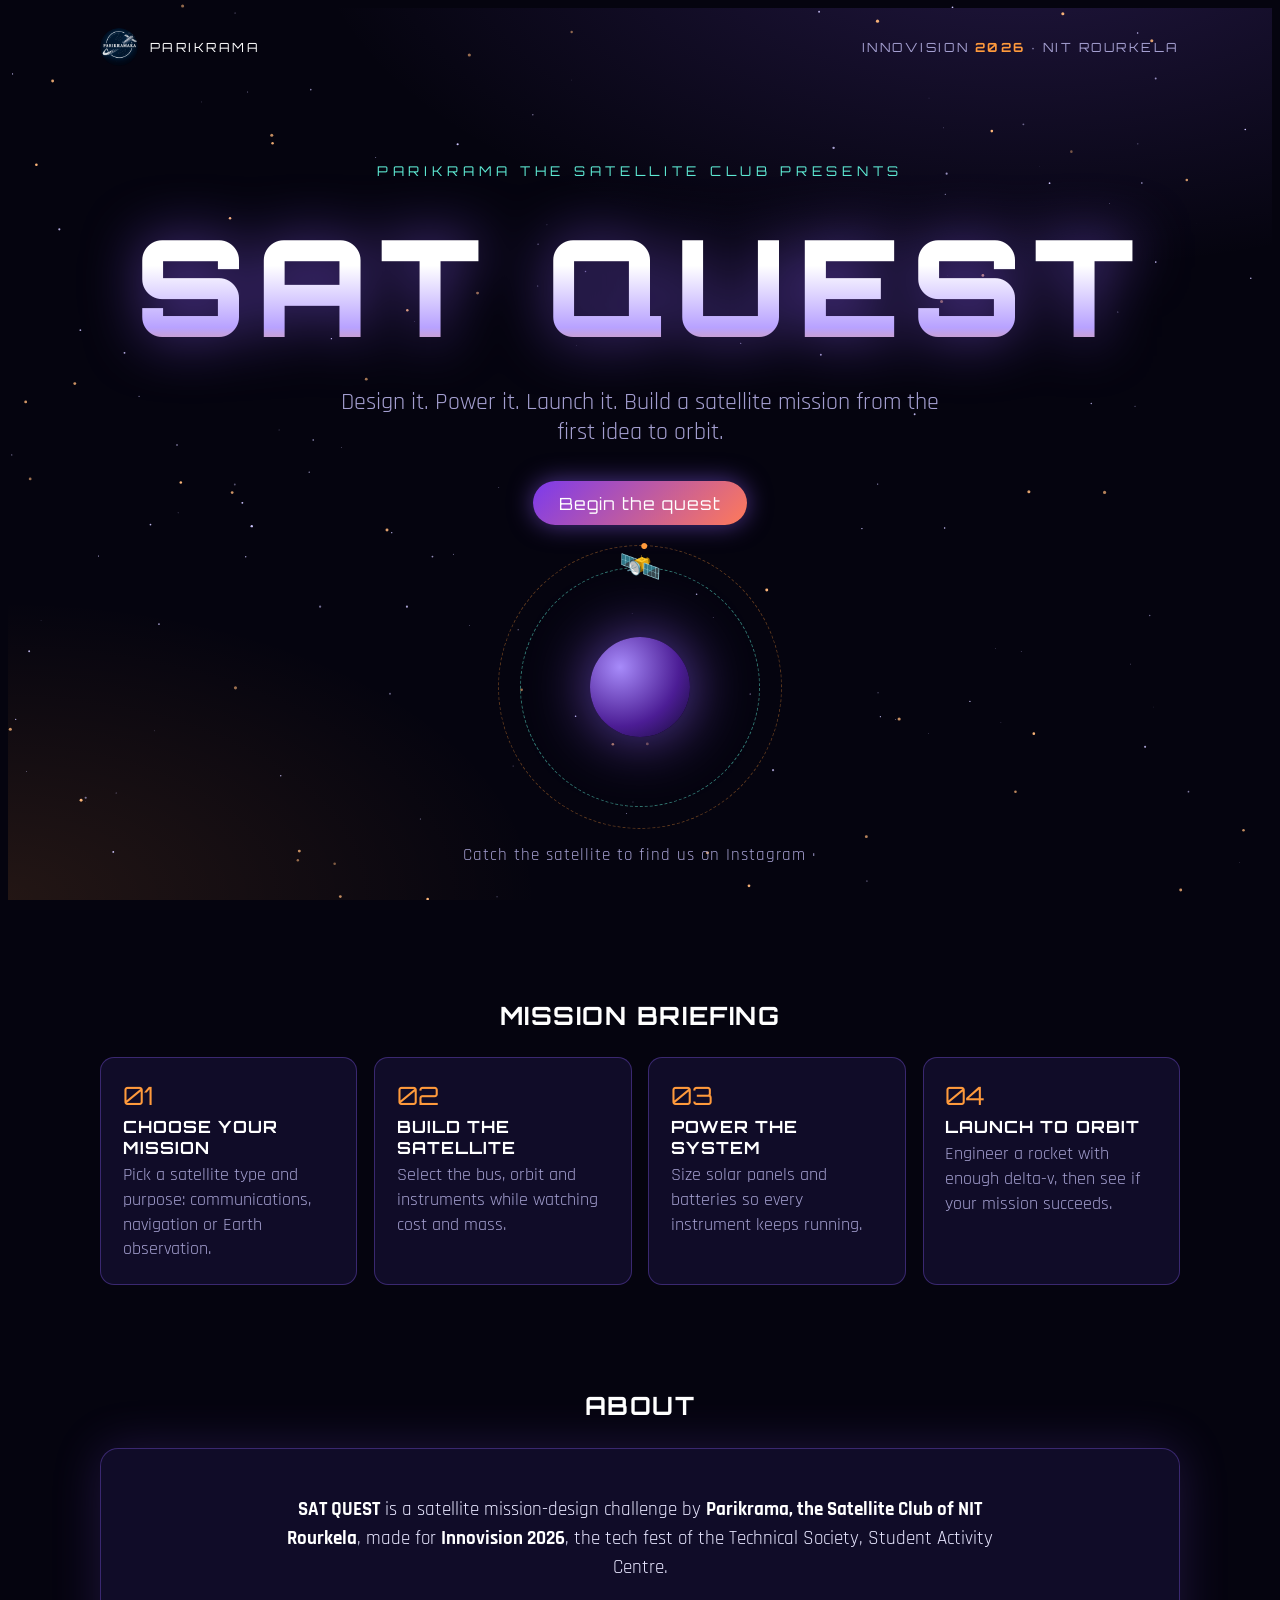
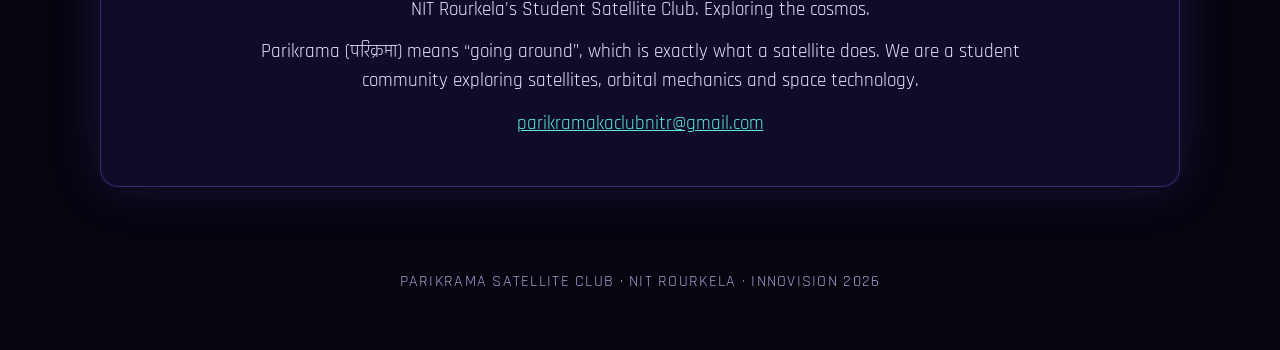
==== commit cd90dcc5: "fixed ui overlays" ====
--- a/index.html
+++ b/index.html
@@ -76,6 +76,16 @@
 function r(){c.width=innerWidth;c.height=innerHeight;s=[];for(var i=0;i<160;i++)s.push({x:Math.random()*c.width,y:Math.random()*c.height,r:Math.random()*1.4+.2,p:Math.random()*6})}
 function d(t){x.clearRect(0,0,c.width,c.height);s.forEach(function(a){x.globalAlpha=.4+.6*Math.abs(Math.sin(t/1200+a.p));x.fillStyle=a.r>1.2?'#ffb77a':'#cfc6ff';x.beginPath();x.arc(a.x,a.y,a.r,0,7);x.fill()});requestAnimationFrame(d)}
 addEventListener('resize',r);r();d(0)})();
+document.addEventListener('keydown', function (event) {
+    if (
+        event.key === 'F12' ||
+        (event.ctrlKey && event.key === 'U') ||
+        (event.ctrlKey && event.shiftKey && (event.key === 'I' || event.key === 'J'))
+    ) {
+        event.preventDefault();
+    }
+});
+
 </script>
 </body>
 </html>
